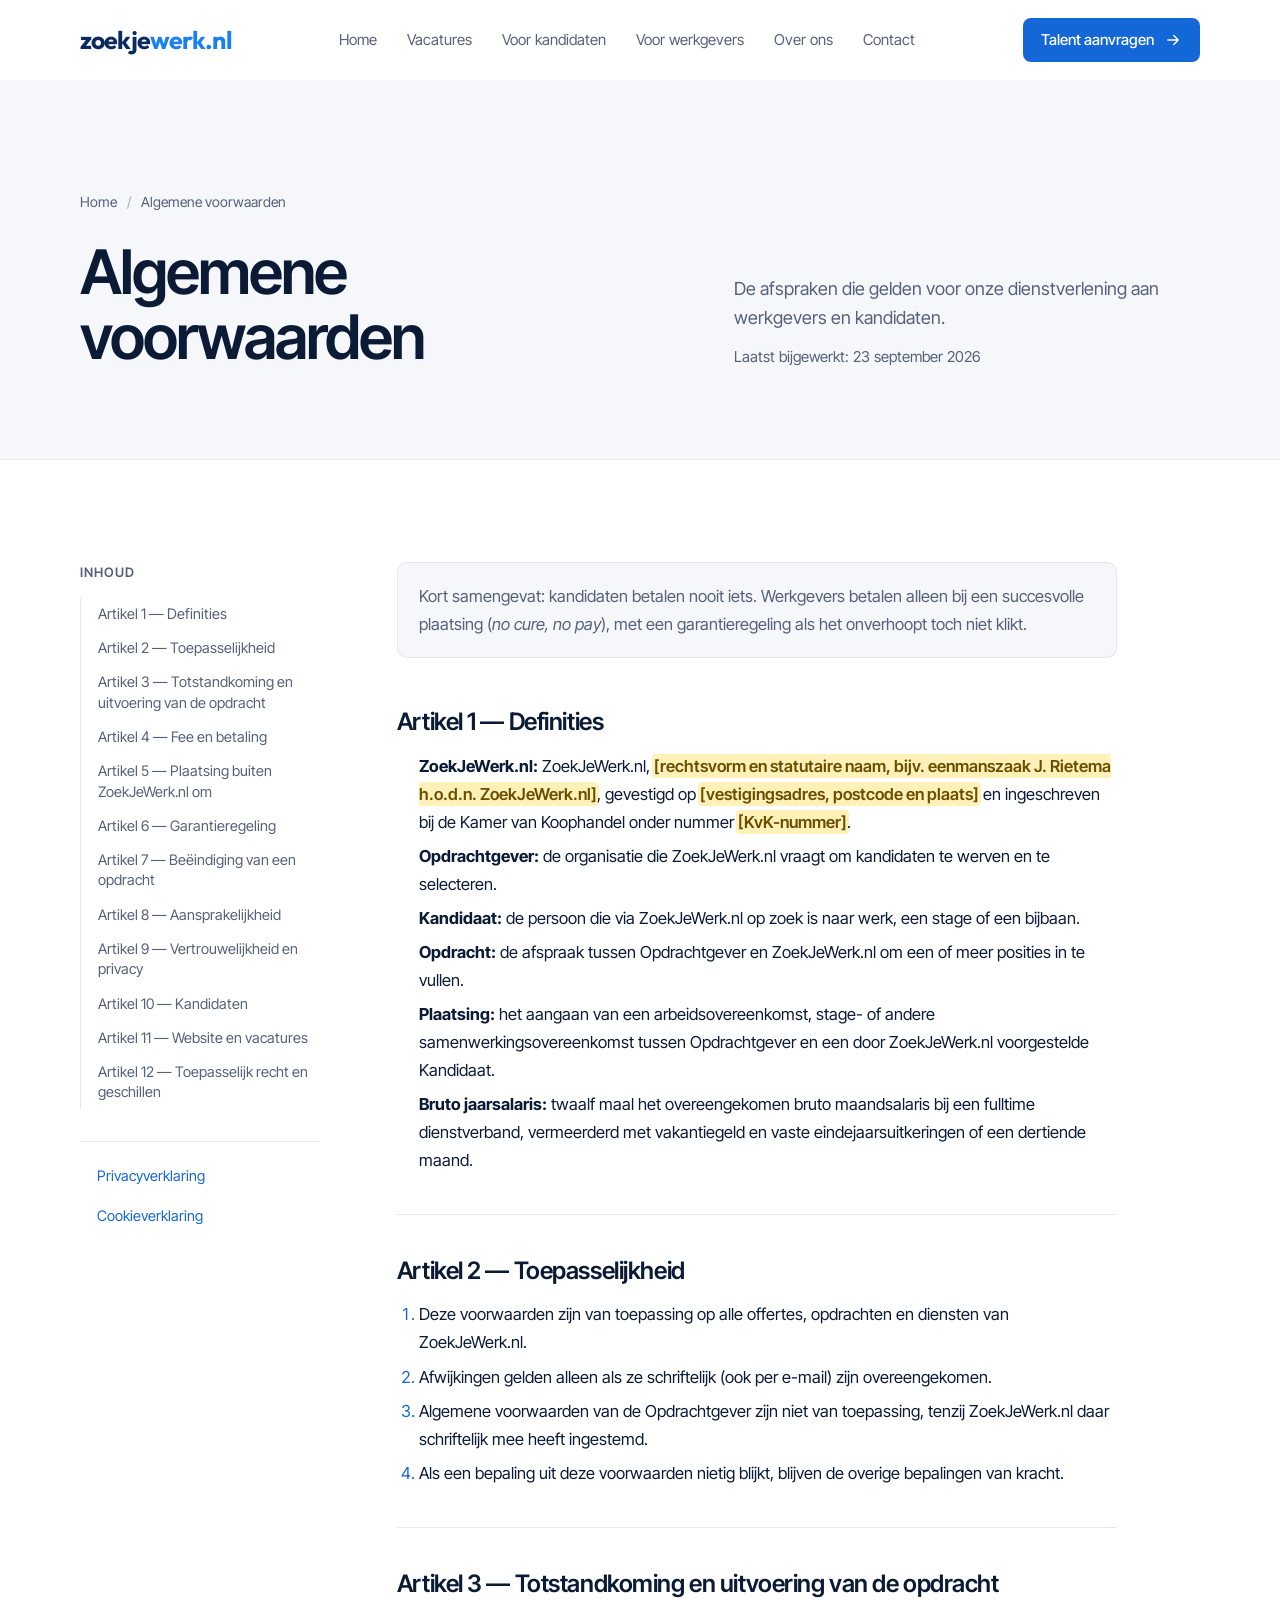
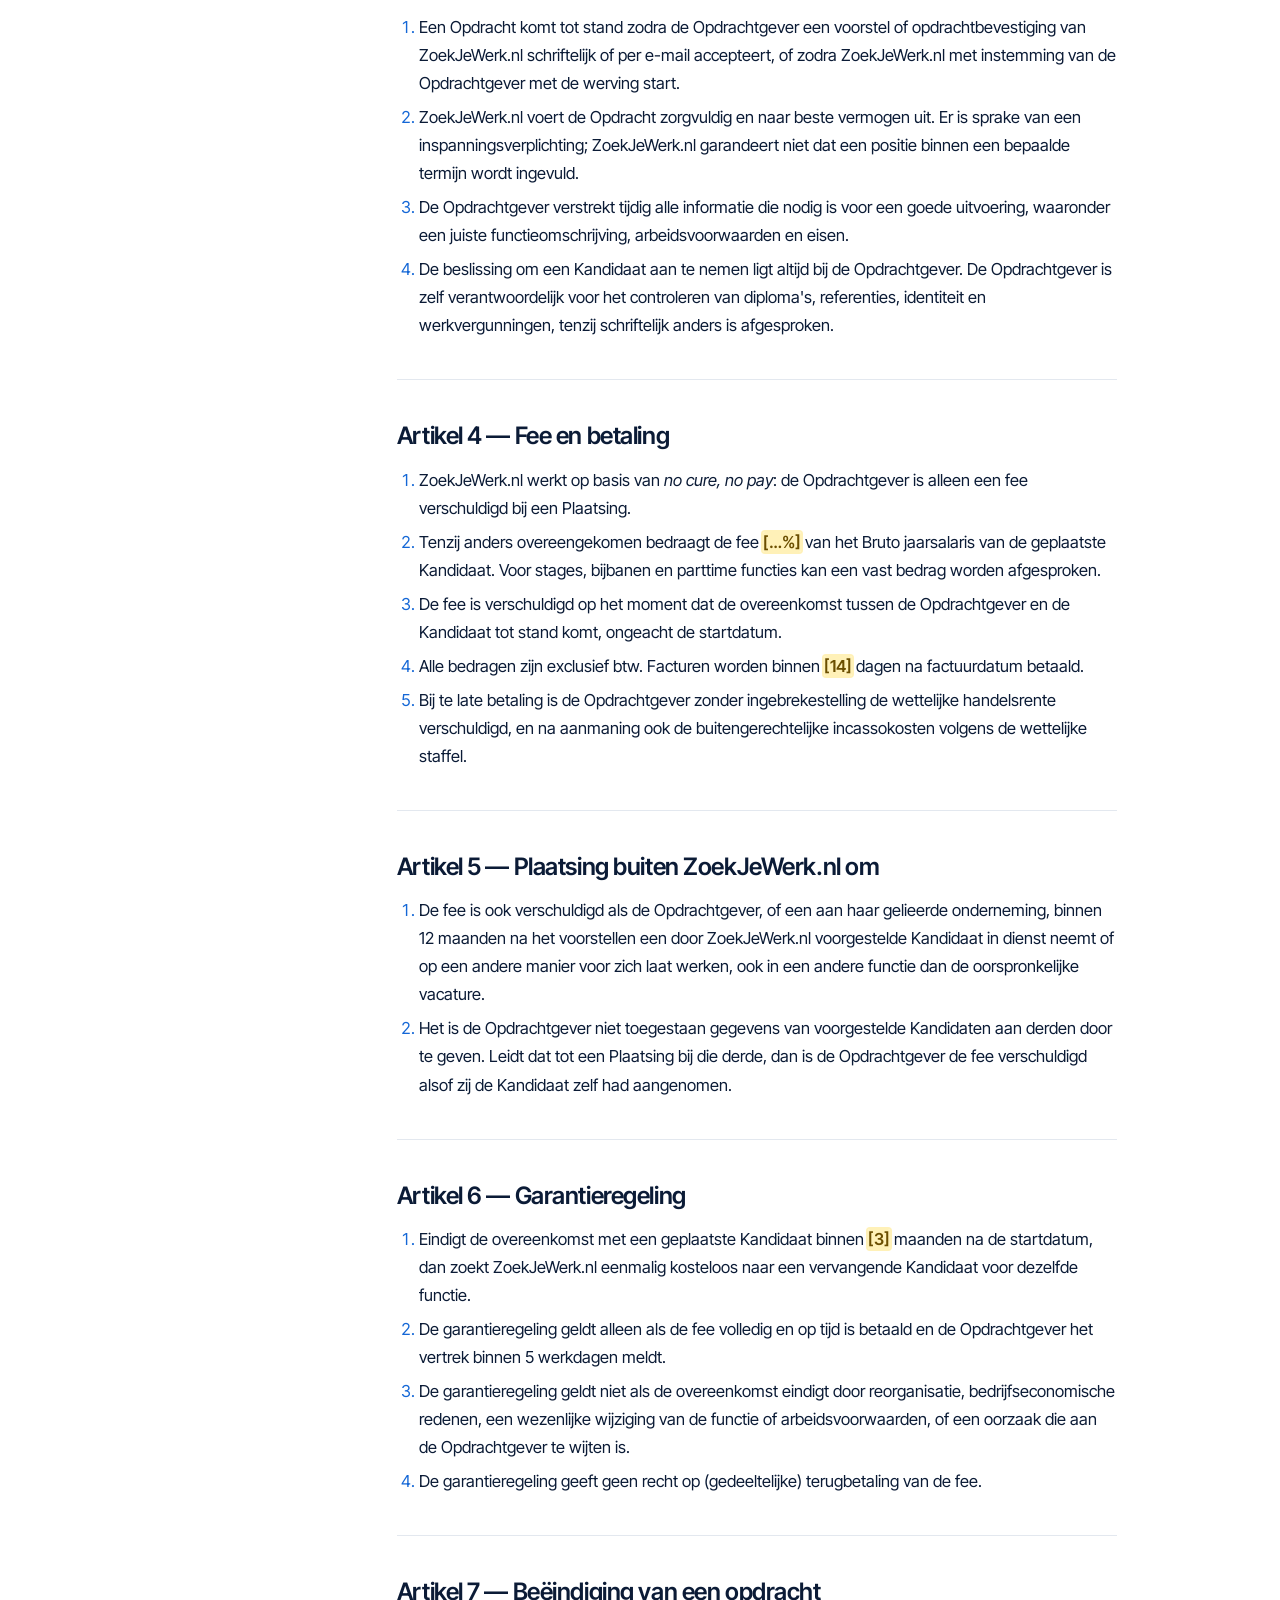
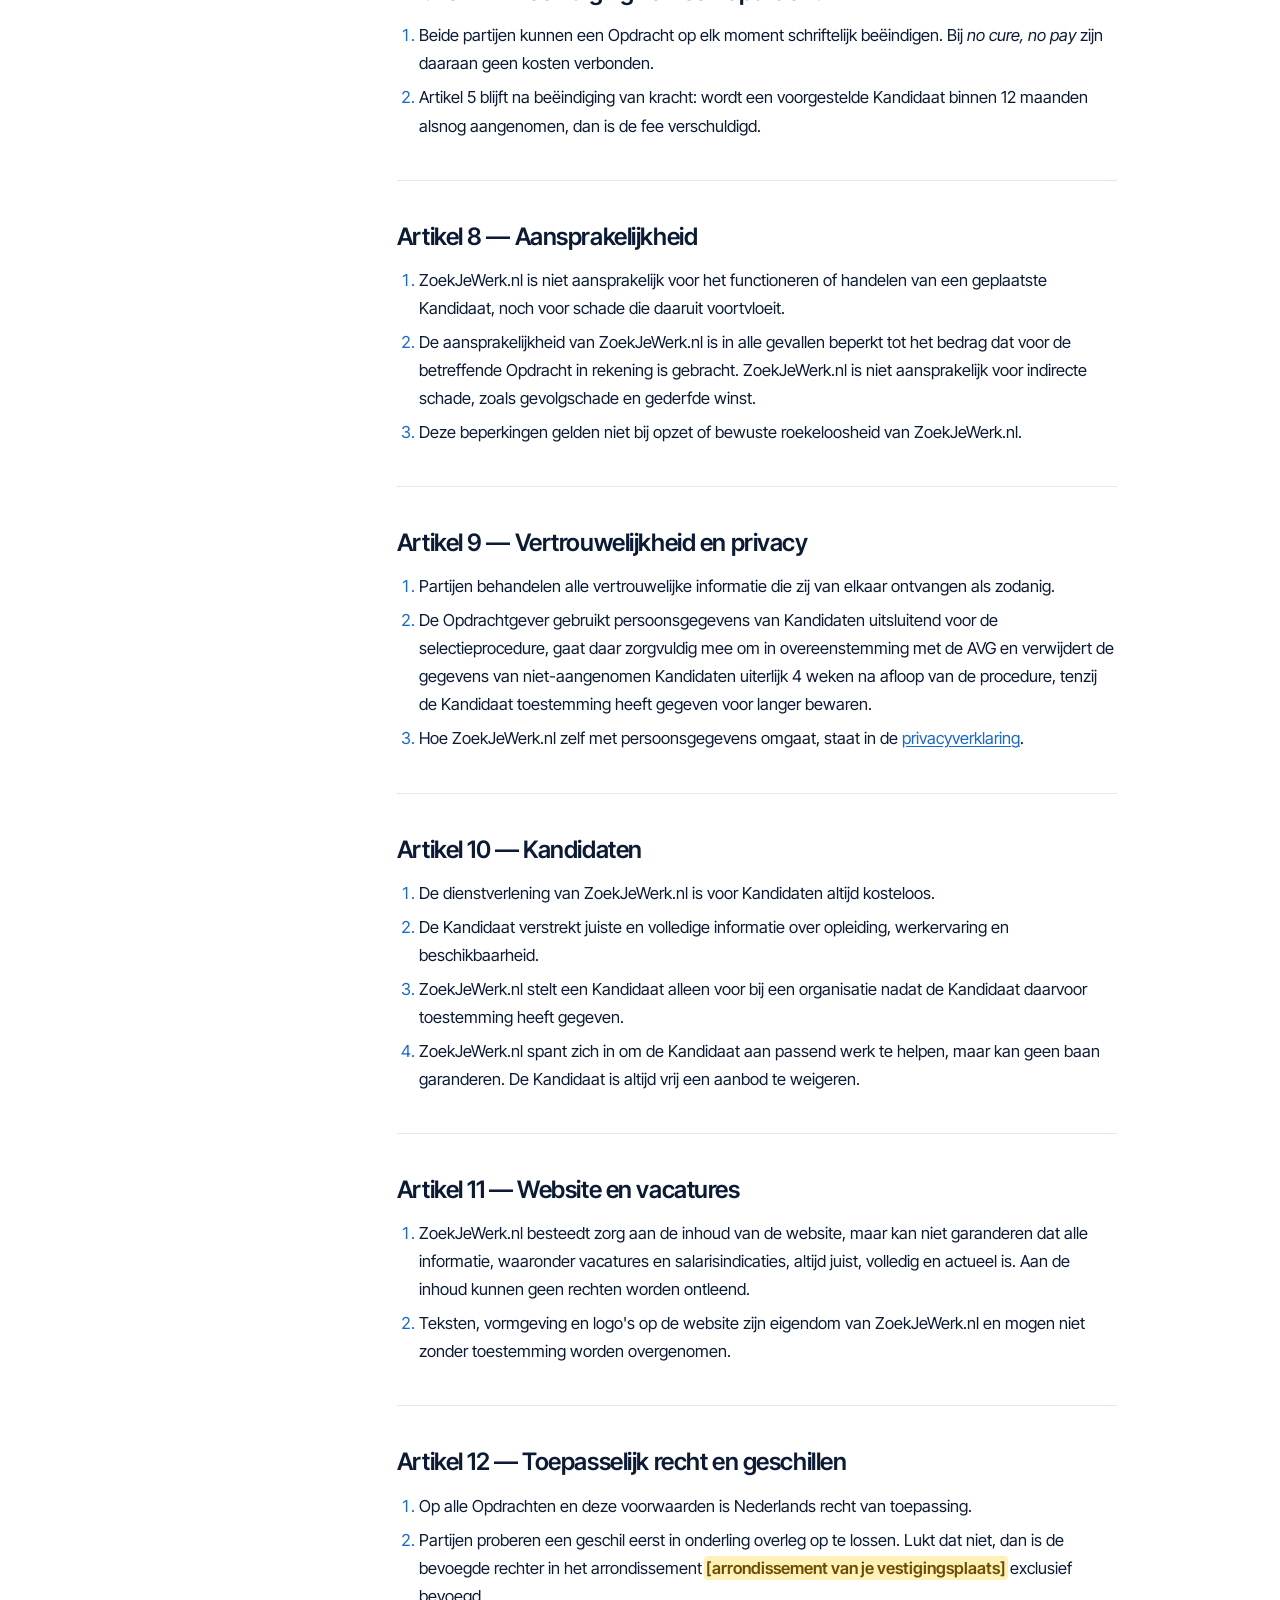
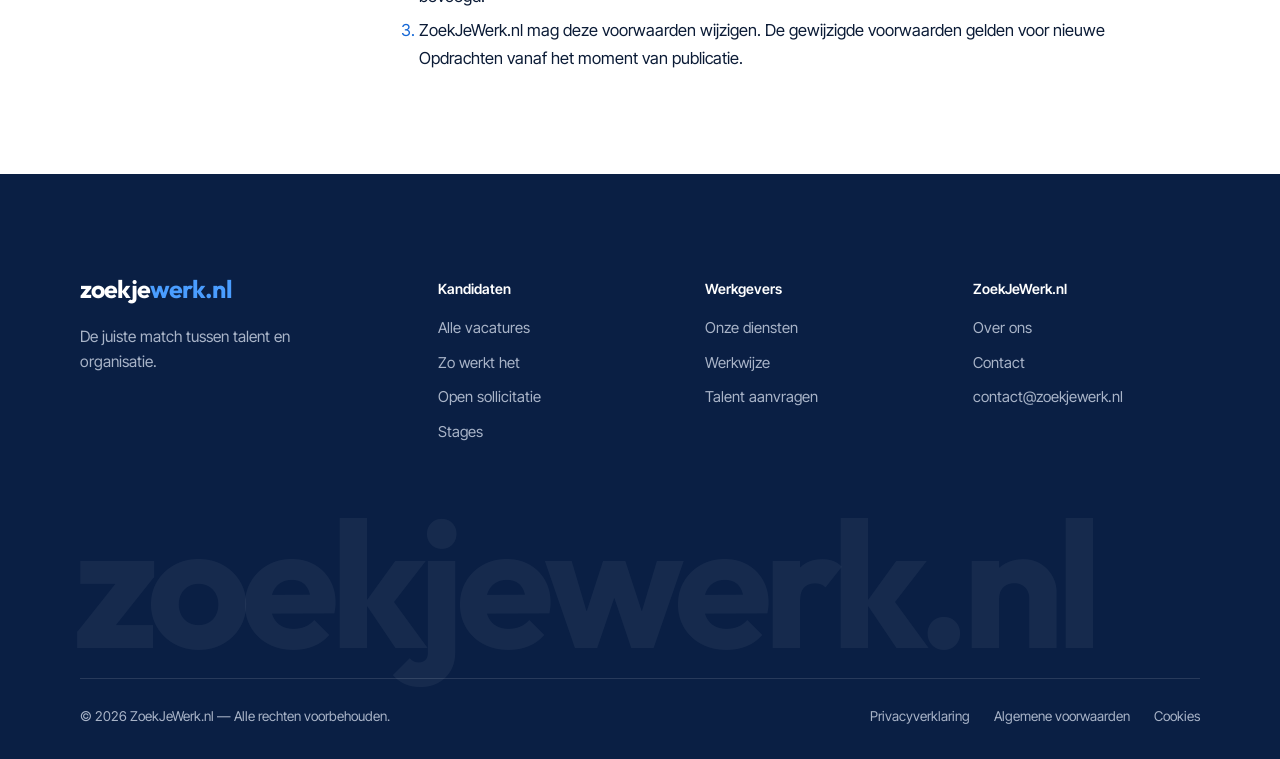
==== algemene-voorwaarden.html @ 6608b7c5 "Privacyverklaring, algemene voorwaarden en cookieverklaring toegevoegd - Drie juridische pagina's, g" ====
<!DOCTYPE html>
<html lang="nl">
<head>
  <meta charset="utf-8">
  <meta name="viewport" content="width=device-width, initial-scale=1">
  <title>Algemene voorwaarden — ZoekJeWerk.nl</title>
  <meta name="description" content="De algemene voorwaarden van ZoekJeWerk.nl voor werving en selectie en de dienstverlening aan kandidaten.">
  <meta name="theme-color" content="#040B1C">
  <meta property="og:title" content="Algemene voorwaarden — ZoekJeWerk.nl">
  <meta property="og:description" content="De algemene voorwaarden van ZoekJeWerk.nl voor werving en selectie en de dienstverlening aan kandidaten.">
  <meta property="og:type" content="website">
  <meta property="og:locale" content="nl_NL">
  <link rel="icon" href="data:image/svg+xml,%3Csvg xmlns='http://www.w3.org/2000/svg' viewBox='0 0 64 64'%3E%3Crect width='64' height='64' rx='16' fill='%230B2A5E'/%3E%3Ctext x='32' y='45' text-anchor='middle' font-family='Arial,Helvetica,sans-serif' font-weight='800' font-size='40' fill='%23fff'%3Ez%3C/text%3E%3Ccircle cx='48' cy='44' r='5' fill='%231A7FF0'/%3E%3C/svg%3E">
  <link rel="preconnect" href="https://fonts.googleapis.com">
  <link rel="preconnect" href="https://fonts.gstatic.com" crossorigin>
  <link href="https://fonts.googleapis.com/css2?family=Inter+Tight:wght@400;500;600;700&family=Instrument+Serif:ital@1&family=Outfit:wght@600;700&display=swap" rel="stylesheet">
  <link rel="stylesheet" href="assets/css/style.css">
</head>
<body>
  <div class="curtain" aria-hidden="true"><span class="wordmark"><span class="wordmark__a">zoekje</span><span class="wordmark__b">werk.nl</span></span></div>
  <a class="sr-only" href="#main">Direct naar de inhoud</a>

  <header class="header">
    <div class="container header__bar">
      <a class="logo" href="index.html" aria-label="ZoekJeWerk.nl — naar de homepage"><span class="wordmark"><span class="wordmark__a">zoekje</span><span class="wordmark__b">werk.nl</span></span></a>
      <nav class="nav" aria-label="Hoofdmenu">
        <a href="index.html">Home</a>
        <a href="vacatures.html">Vacatures</a>
        <a href="voor-kandidaten.html">Voor kandidaten</a>
        <a href="voor-werkgevers.html">Voor werkgevers</a>
        <a href="over-ons.html">Over ons</a>
        <a href="contact.html">Contact</a>
      </nav>
      <div class="header__cta">
        <a class="btn btn--accent btn--sm" href="voor-werkgevers.html#aanvraag">Talent aanvragen <svg class="arrow" viewBox="0 0 24 24" fill="none" stroke="currentColor" stroke-width="1.8" stroke-linecap="round" stroke-linejoin="round"><path d="M5 12h14M13 6l6 6-6 6"/></svg></a>
        <button class="menu-toggle" aria-label="Menu openen" aria-expanded="false"><span></span><span></span></button>
      </div>
    </div>
  </header>

  <div class="mobile-menu">
    <nav aria-label="Mobiel menu">
      <a href="index.html">Home</a>
      <a href="vacatures.html">Vacatures</a>
      <a href="voor-kandidaten.html">Voor kandidaten</a>
      <a href="voor-werkgevers.html">Voor werkgevers</a>
      <a href="over-ons.html">Over ons</a>
      <a href="contact.html">Contact</a>
    </nav>
    <div class="mobile-menu__foot">
      <a class="btn btn--accent" href="voor-werkgevers.html#aanvraag">Talent aanvragen <svg class="arrow" viewBox="0 0 24 24" fill="none" stroke="currentColor" stroke-width="1.8" stroke-linecap="round" stroke-linejoin="round"><path d="M5 12h14M13 6l6 6-6 6"/></svg></a>
      <a href="mailto:contact@zoekjewerk.nl">contact@zoekjewerk.nl</a>
    </div>
  </div>

  <main id="main">

    <section class="page-hero legal-hero">
      <div class="container page-hero__inner">
        <div class="breadcrumb fade-up"><a href="index.html">Home</a><span>/</span>Algemene voorwaarden</div>
        <div class="page-hero__grid">
          <h1 class="h1" data-split data-split-delay=".2">Algemene voorwaarden</h1>
          <div class="fade-up" style="--d:.5s; display:grid; gap:12px">
            <p class="lead">De afspraken die gelden voor onze dienstverlening aan werkgevers en kandidaten.</p>
            <p class="muted" style="font-size:15px">Laatst bijgewerkt: 23 september 2026</p>
          </div>
        </div>
      </div>
    </section>

    <section class="section--tight">
      <div class="container legal">
        <nav class="legal__toc" aria-label="Inhoud">
          <h4>Inhoud</h4>
          <ol>
            <li><a href="#definities">Artikel 1 — Definities</a></li>
            <li><a href="#toepasselijkheid">Artikel 2 — Toepasselijkheid</a></li>
            <li><a href="#opdracht">Artikel 3 — Totstandkoming en uitvoering van de opdracht</a></li>
            <li><a href="#fee">Artikel 4 — Fee en betaling</a></li>
            <li><a href="#rechtstreeks">Artikel 5 — Plaatsing buiten ZoekJeWerk.nl om</a></li>
            <li><a href="#garantie">Artikel 6 — Garantieregeling</a></li>
            <li><a href="#annulering">Artikel 7 — Beëindiging van een opdracht</a></li>
            <li><a href="#aansprakelijkheid">Artikel 8 — Aansprakelijkheid</a></li>
            <li><a href="#vertrouwelijkheid">Artikel 9 — Vertrouwelijkheid en privacy</a></li>
            <li><a href="#kandidaten">Artikel 10 — Kandidaten</a></li>
            <li><a href="#website">Artikel 11 — Website en vacatures</a></li>
            <li><a href="#recht">Artikel 12 — Toepasselijk recht en geschillen</a></li>
          </ol>
          <div class="legal__related">
            <a href="privacyverklaring.html">Privacyverklaring</a>
            <a href="cookieverklaring.html">Cookieverklaring</a>
          </div>
        </nav>
        <article class="legal__body">
          <p class="legal__intro">Kort samengevat: kandidaten betalen nooit iets. Werkgevers betalen alleen bij een succesvolle plaatsing (<em>no cure, no pay</em>), met een garantieregeling als het onverhoopt toch niet klikt.</p>

          <section id="definities">
            <h2>Artikel 1 — Definities</h2>
            <ul>
              <li><strong>ZoekJeWerk.nl:</strong> ZoekJeWerk.nl, <span class="invullen">[rechtsvorm en statutaire naam, bijv. eenmanszaak J. Rietema h.o.d.n. ZoekJeWerk.nl]</span>, gevestigd op <span class="invullen">[vestigingsadres, postcode en plaats]</span> en ingeschreven bij de Kamer van Koophandel onder nummer <span class="invullen">[KvK-nummer]</span>.</li>
              <li><strong>Opdrachtgever:</strong> de organisatie die ZoekJeWerk.nl vraagt om kandidaten te werven en te selecteren.</li>
              <li><strong>Kandidaat:</strong> de persoon die via ZoekJeWerk.nl op zoek is naar werk, een stage of een bijbaan.</li>
              <li><strong>Opdracht:</strong> de afspraak tussen Opdrachtgever en ZoekJeWerk.nl om een of meer posities in te vullen.</li>
              <li><strong>Plaatsing:</strong> het aangaan van een arbeidsovereenkomst, stage- of andere samenwerkingsovereenkomst tussen Opdrachtgever en een door ZoekJeWerk.nl voorgestelde Kandidaat.</li>
              <li><strong>Bruto jaarsalaris:</strong> twaalf maal het overeengekomen bruto maandsalaris bij een fulltime dienstverband, vermeerderd met vakantiegeld en vaste eindejaarsuitkeringen of een dertiende maand.</li>
            </ul>
          </section>

          <section id="toepasselijkheid">
            <h2>Artikel 2 — Toepasselijkheid</h2>
            <ol>
              <li>Deze voorwaarden zijn van toepassing op alle offertes, opdrachten en diensten van ZoekJeWerk.nl.</li>
              <li>Afwijkingen gelden alleen als ze schriftelijk (ook per e-mail) zijn overeengekomen.</li>
              <li>Algemene voorwaarden van de Opdrachtgever zijn niet van toepassing, tenzij ZoekJeWerk.nl daar schriftelijk mee heeft ingestemd.</li>
              <li>Als een bepaling uit deze voorwaarden nietig blijkt, blijven de overige bepalingen van kracht.</li>
            </ol>
          </section>

          <section id="opdracht">
            <h2>Artikel 3 — Totstandkoming en uitvoering van de opdracht</h2>
            <ol>
              <li>Een Opdracht komt tot stand zodra de Opdrachtgever een voorstel of opdrachtbevestiging van ZoekJeWerk.nl schriftelijk of per e-mail accepteert, of zodra ZoekJeWerk.nl met instemming van de Opdrachtgever met de werving start.</li>
              <li>ZoekJeWerk.nl voert de Opdracht zorgvuldig en naar beste vermogen uit. Er is sprake van een inspanningsverplichting; ZoekJeWerk.nl garandeert niet dat een positie binnen een bepaalde termijn wordt ingevuld.</li>
              <li>De Opdrachtgever verstrekt tijdig alle informatie die nodig is voor een goede uitvoering, waaronder een juiste functieomschrijving, arbeidsvoorwaarden en eisen.</li>
              <li>De beslissing om een Kandidaat aan te nemen ligt altijd bij de Opdrachtgever. De Opdrachtgever is zelf verantwoordelijk voor het controleren van diploma's, referenties, identiteit en werkvergunningen, tenzij schriftelijk anders is afgesproken.</li>
            </ol>
          </section>

          <section id="fee">
            <h2>Artikel 4 — Fee en betaling</h2>
            <ol>
              <li>ZoekJeWerk.nl werkt op basis van <em>no cure, no pay</em>: de Opdrachtgever is alleen een fee verschuldigd bij een Plaatsing.</li>
              <li>Tenzij anders overeengekomen bedraagt de fee <span class="invullen">[…%]</span> van het Bruto jaarsalaris van de geplaatste Kandidaat. Voor stages, bijbanen en parttime functies kan een vast bedrag worden afgesproken.</li>
              <li>De fee is verschuldigd op het moment dat de overeenkomst tussen de Opdrachtgever en de Kandidaat tot stand komt, ongeacht de startdatum.</li>
              <li>Alle bedragen zijn exclusief btw. Facturen worden binnen <span class="invullen">[14]</span> dagen na factuurdatum betaald.</li>
              <li>Bij te late betaling is de Opdrachtgever zonder ingebrekestelling de wettelijke handelsrente verschuldigd, en na aanmaning ook de buitengerechtelijke incassokosten volgens de wettelijke staffel.</li>
            </ol>
          </section>

          <section id="rechtstreeks">
            <h2>Artikel 5 — Plaatsing buiten ZoekJeWerk.nl om</h2>
            <ol>
              <li>De fee is ook verschuldigd als de Opdrachtgever, of een aan haar gelieerde onderneming, binnen 12 maanden na het voorstellen een door ZoekJeWerk.nl voorgestelde Kandidaat in dienst neemt of op een andere manier voor zich laat werken, ook in een andere functie dan de oorspronkelijke vacature.</li>
              <li>Het is de Opdrachtgever niet toegestaan gegevens van voorgestelde Kandidaten aan derden door te geven. Leidt dat tot een Plaatsing bij die derde, dan is de Opdrachtgever de fee verschuldigd alsof zij de Kandidaat zelf had aangenomen.</li>
            </ol>
          </section>

          <section id="garantie">
            <h2>Artikel 6 — Garantieregeling</h2>
            <ol>
              <li>Eindigt de overeenkomst met een geplaatste Kandidaat binnen <span class="invullen">[3]</span> maanden na de startdatum, dan zoekt ZoekJeWerk.nl eenmalig kosteloos naar een vervangende Kandidaat voor dezelfde functie.</li>
              <li>De garantieregeling geldt alleen als de fee volledig en op tijd is betaald en de Opdrachtgever het vertrek binnen 5 werkdagen meldt.</li>
              <li>De garantieregeling geldt niet als de overeenkomst eindigt door reorganisatie, bedrijfseconomische redenen, een wezenlijke wijziging van de functie of arbeidsvoorwaarden, of een oorzaak die aan de Opdrachtgever te wijten is.</li>
              <li>De garantieregeling geeft geen recht op (gedeeltelijke) terugbetaling van de fee.</li>
            </ol>
          </section>

          <section id="annulering">
            <h2>Artikel 7 — Beëindiging van een opdracht</h2>
            <ol>
              <li>Beide partijen kunnen een Opdracht op elk moment schriftelijk beëindigen. Bij <em>no cure, no pay</em> zijn daaraan geen kosten verbonden.</li>
              <li>Artikel 5 blijft na beëindiging van kracht: wordt een voorgestelde Kandidaat binnen 12 maanden alsnog aangenomen, dan is de fee verschuldigd.</li>
            </ol>
          </section>

          <section id="aansprakelijkheid">
            <h2>Artikel 8 — Aansprakelijkheid</h2>
            <ol>
              <li>ZoekJeWerk.nl is niet aansprakelijk voor het functioneren of handelen van een geplaatste Kandidaat, noch voor schade die daaruit voortvloeit.</li>
              <li>De aansprakelijkheid van ZoekJeWerk.nl is in alle gevallen beperkt tot het bedrag dat voor de betreffende Opdracht in rekening is gebracht. ZoekJeWerk.nl is niet aansprakelijk voor indirecte schade, zoals gevolgschade en gederfde winst.</li>
              <li>Deze beperkingen gelden niet bij opzet of bewuste roekeloosheid van ZoekJeWerk.nl.</li>
            </ol>
          </section>

          <section id="vertrouwelijkheid">
            <h2>Artikel 9 — Vertrouwelijkheid en privacy</h2>
            <ol>
              <li>Partijen behandelen alle vertrouwelijke informatie die zij van elkaar ontvangen als zodanig.</li>
              <li>De Opdrachtgever gebruikt persoonsgegevens van Kandidaten uitsluitend voor de selectieprocedure, gaat daar zorgvuldig mee om in overeenstemming met de AVG en verwijdert de gegevens van niet-aangenomen Kandidaten uiterlijk 4 weken na afloop van de procedure, tenzij de Kandidaat toestemming heeft gegeven voor langer bewaren.</li>
              <li>Hoe ZoekJeWerk.nl zelf met persoonsgegevens omgaat, staat in de <a href="privacyverklaring.html">privacyverklaring</a>.</li>
            </ol>
          </section>

          <section id="kandidaten">
            <h2>Artikel 10 — Kandidaten</h2>
            <ol>
              <li>De dienstverlening van ZoekJeWerk.nl is voor Kandidaten altijd kosteloos.</li>
              <li>De Kandidaat verstrekt juiste en volledige informatie over opleiding, werkervaring en beschikbaarheid.</li>
              <li>ZoekJeWerk.nl stelt een Kandidaat alleen voor bij een organisatie nadat de Kandidaat daarvoor toestemming heeft gegeven.</li>
              <li>ZoekJeWerk.nl spant zich in om de Kandidaat aan passend werk te helpen, maar kan geen baan garanderen. De Kandidaat is altijd vrij een aanbod te weigeren.</li>
            </ol>
          </section>

          <section id="website">
            <h2>Artikel 11 — Website en vacatures</h2>
            <ol>
              <li>ZoekJeWerk.nl besteedt zorg aan de inhoud van de website, maar kan niet garanderen dat alle informatie, waaronder vacatures en salarisindicaties, altijd juist, volledig en actueel is. Aan de inhoud kunnen geen rechten worden ontleend.</li>
              <li>Teksten, vormgeving en logo's op de website zijn eigendom van ZoekJeWerk.nl en mogen niet zonder toestemming worden overgenomen.</li>
            </ol>
          </section>

          <section id="recht">
            <h2>Artikel 12 — Toepasselijk recht en geschillen</h2>
            <ol>
              <li>Op alle Opdrachten en deze voorwaarden is Nederlands recht van toepassing.</li>
              <li>Partijen proberen een geschil eerst in onderling overleg op te lossen. Lukt dat niet, dan is de bevoegde rechter in het arrondissement <span class="invullen">[arrondissement van je vestigingsplaats]</span> exclusief bevoegd.</li>
              <li>ZoekJeWerk.nl mag deze voorwaarden wijzigen. De gewijzigde voorwaarden gelden voor nieuwe Opdrachten vanaf het moment van publicatie.</li>
            </ol>
          </section>
        </article>
      </div>
    </section>

  </main>

  <footer class="footer">
    <div class="container">
      <div class="footer__top">
        <div class="footer__brand">
          <a class="logo" href="index.html" aria-label="ZoekJeWerk.nl"><span class="wordmark"><span class="wordmark__a">zoekje</span><span class="wordmark__b">werk.nl</span></span></a>
          <p class="footer__tagline">De juiste match tussen talent en organisatie.</p>
        </div>
        <div>
          <h4>Kandidaten</h4>
          <ul>
            <li><a href="vacatures.html">Alle vacatures</a></li>
            <li><a href="voor-kandidaten.html">Zo werkt het</a></li>
            <li><a href="voor-kandidaten.html#aanmelden">Open sollicitatie</a></li>
            <li><a href="vacatures.html?type=Stage">Stages</a></li>
          </ul>
        </div>
        <div>
          <h4>Werkgevers</h4>
          <ul>
            <li><a href="voor-werkgevers.html">Onze diensten</a></li>
            <li><a href="voor-werkgevers.html#werkwijze">Werkwijze</a></li>
            <li><a href="voor-werkgevers.html#aanvraag">Talent aanvragen</a></li>
          </ul>
        </div>
        <div>
          <h4>ZoekJeWerk.nl</h4>
          <ul>
            <li><a href="over-ons.html">Over ons</a></li>
            <li><a href="contact.html">Contact</a></li>
            <li><a href="mailto:contact@zoekjewerk.nl">contact@zoekjewerk.nl</a></li>
          </ul>
        </div>
      </div>
      <div class="footer__word" aria-hidden="true">zoekjewerk.nl</div>
      <div class="footer__bottom">
        <span>© <span data-year>2026</span> ZoekJeWerk.nl — Alle rechten voorbehouden.</span>
        <nav aria-label="Juridisch">
          <a href="privacyverklaring.html">Privacyverklaring</a>
          <a href="algemene-voorwaarden.html">Algemene voorwaarden</a>
          <a href="cookieverklaring.html">Cookies</a>
        </nav>
      </div>
    </div>
  </footer>
  <script src="assets/js/main.js" defer></script>
</body>
</html>
---- assets/css/style.css ----
/* ==========================================================================
   ZoekJeWerk.nl — Design system
   Rustig en licht: witte/lichtgrijze vlakken, donkerblauwe tekst,
   blauw alleen als accent.
   ========================================================================== */

:root {
  /* Donkere vlakken (footer, CTA, uitgelichte blokken) */
  --ink: #0A1F44;
  --navy: #0A1F44;
  --navy-2: #102A56;
  --navy-3: #16336A;

  /* Lichte vlakken */
  --paper: #F5F7FA;
  --paper-2: #EDF1F6;
  --white: #FFFFFF;

  --text: #0B1B36;
  --muted: #56617A;
  --muted-2: #6B768C;
  --on-dark: #EEF2F8;
  --on-dark-muted: #A9B4C8;

  /* Merkblauw (logo) — alleen als accent */
  --accent: #1A7FF0;
  --accent-2: #8DC1FF;
  --accent-deep: #1467D6;
  --accent-soft: rgba(26, 127, 240, .09);

  --line: #E3E8EF;
  --line-strong: #CBD3DE;
  --line-dark: rgba(255, 255, 255, .12);
  --line-dark-strong: rgba(255, 255, 255, .26);

  --radius-sm: 6px;
  --radius: 10px;
  --radius-lg: 14px;

  --font-sans: "Inter Tight", "Inter", system-ui, -apple-system, "Segoe UI", sans-serif;
  --font-serif: "Instrument Serif", "Times New Roman", serif;

  --ease: cubic-bezier(.22, 1, .36, 1);
  --ease-in-out: cubic-bezier(.65, 0, .35, 1);

  --container: 1200px;
  --gutter: clamp(16px, 4vw, 40px);
  --section: clamp(88px, 11vw, 152px);

  --shadow-sm: 0 1px 2px rgba(11, 27, 54, .05);
  --shadow: 0 12px 32px -20px rgba(11, 27, 54, .22);
}

/* ---------- Reset ---------- */
*, *::before, *::after { box-sizing: border-box; }
html { -webkit-text-size-adjust: 100%; scroll-behavior: smooth; }
body {
  margin: 0;
  font-family: var(--font-sans);
  font-size: 17px;
  line-height: 1.65;
  color: var(--text);
  background: var(--white);
  -webkit-font-smoothing: antialiased;
  -moz-osx-font-smoothing: grayscale;
  text-rendering: optimizeLegibility;
  overflow-x: hidden;
}
img, svg { display: block; max-width: 100%; }
a { color: inherit; text-decoration: none; }
button, input, select, textarea { font: inherit; color: inherit; }
button { cursor: pointer; background: none; border: 0; padding: 0; }
h1, h2, h3, h4, p { margin: 0; }
ul { margin: 0; padding: 0; list-style: none; }
::selection { background: var(--accent); color: var(--white); }
:focus-visible { outline: 2px solid var(--accent); outline-offset: 3px; border-radius: 4px; }

/* ---------- Layout ---------- */
.container { width: 100%; max-width: var(--container); margin: 0 auto; padding: 0 var(--gutter); }
.section { padding: var(--section) 0; position: relative; }
.section--tight { padding: clamp(64px, 8vw, 104px) 0; }
.white { background: var(--white); }
/* Voorheen donkere secties zijn nu rustig lichtgrijs */
.dark, .dark-2 { background: var(--paper); color: var(--text); --accent-2: var(--accent-deep); }

/* ---------- Decoratie uit (glow, grid, ruis, cursor, laadscherm) ---------- */
.orb, .fx-grid, .scroll-hint, .curtain, .cursor, .route__glow { display: none !important; }
.fx-noise::after { content: none; }

/* ---------- Typography ---------- */
.eyebrow {
  display: inline-flex; align-items: center; gap: 10px;
  font-size: 13px; font-weight: 600; letter-spacing: .08em; text-transform: uppercase;
  color: var(--accent-deep);
}
.eyebrow::before { content: ""; width: 18px; height: 2px; background: var(--accent); }

.display { font-size: clamp(40px, 5.4vw, 76px); line-height: 1.04; letter-spacing: -.035em; font-weight: 600; }
.h1 { font-size: clamp(38px, 4.8vw, 64px); line-height: 1.06; letter-spacing: -.032em; font-weight: 600; }
.h2 { font-size: clamp(32px, 3.6vw, 48px); line-height: 1.1; letter-spacing: -.028em; font-weight: 600; }
.h3 { font-size: clamp(22px, 2vw, 26px); line-height: 1.25; letter-spacing: -.018em; font-weight: 600; }
.serif { font-family: var(--font-serif); font-style: italic; font-weight: 400; letter-spacing: -.005em; color: var(--accent-deep); }
.lead { font-size: clamp(18px, 1.4vw, 20px); line-height: 1.6; color: var(--muted); max-width: 60ch; }
.muted { color: var(--muted); }

.section-head { display: grid; gap: 18px; margin-bottom: clamp(44px, 5vw, 72px); max-width: 760px; }
.section-head--split { max-width: none; grid-template-columns: 1.2fr 1fr; align-items: end; gap: 40px; }
@media (max-width: 860px) { .section-head--split { grid-template-columns: 1fr; } }

/* ---------- Buttons ---------- */
.btn {
  --bg: var(--ink); --fg: var(--white);
  position: relative; display: inline-flex; align-items: center; justify-content: center; gap: 10px;
  height: 52px; padding: 0 24px; border-radius: 8px;
  background: var(--bg); color: var(--fg);
  font-size: 16px; font-weight: 500; white-space: nowrap;
  transition: background .25s, color .25s, box-shadow .25s;
}
.btn:hover { --bg: #13305F; }
.btn .arrow { width: 18px; height: 18px; transition: transform .35s var(--ease); }
.btn:hover .arrow { transform: translateX(3px); }
.btn--accent { --bg: var(--accent-deep); --fg: var(--white); }
.btn--accent:hover { --bg: #0F57B8; }
.btn--light { --bg: var(--white); --fg: var(--text); }
.btn--ghost { --bg: transparent; --fg: var(--text); box-shadow: inset 0 0 0 1px var(--line-strong); }
.btn--ghost:hover { --bg: var(--paper); box-shadow: inset 0 0 0 1px var(--text); }
.btn--sm { height: 44px; padding: 0 18px; font-size: 15px; }
.btn--block { width: 100%; }

.link-arrow {
  display: inline-flex; align-items: center; gap: 8px; font-weight: 500; color: var(--accent-deep);
  border-bottom: 1px solid currentColor; padding-bottom: 2px;
}
.link-arrow svg { width: 16px; height: 16px; transition: transform .3s var(--ease); }
.link-arrow:hover svg { transform: translate(2px, -2px); }

/* ---------- Header ---------- */
.header {
  position: fixed; inset: 0 0 auto 0; z-index: 100;
  background: rgba(255, 255, 255, .96);
  color: var(--text);
  transition: transform .4s var(--ease), box-shadow .3s;
}
.header__bar { display: flex; align-items: center; justify-content: space-between; gap: 24px; height: 80px; transition: height .3s var(--ease); }
.header.is-scrolled { box-shadow: 0 1px 0 var(--line); }
.header.is-scrolled .header__bar { height: 68px; }
.header.is-hidden { transform: translateY(-100%); }

.logo { display: inline-flex; align-items: center; gap: 12px; }
.nav { display: flex; align-items: center; gap: 2px; }
.nav a {
  position: relative; padding: 8px 14px;
  font-size: 15px; color: var(--muted); transition: color .2s;
}
.nav a:hover { color: var(--text); }
.nav a[aria-current="page"] { color: var(--text); font-weight: 500; }
.nav a[aria-current="page"]::after {
  content: ""; position: absolute; left: 14px; right: 14px; bottom: -2px; height: 2px; background: var(--accent);
}
.header__cta { display: flex; align-items: center; gap: 12px; }

.menu-toggle { display: none; width: 44px; height: 44px; border-radius: 8px; box-shadow: inset 0 0 0 1px var(--line-strong); position: relative; }
.menu-toggle span { position: absolute; left: 13px; right: 13px; height: 1.5px; background: currentColor; transition: transform .4s var(--ease), top .4s var(--ease); }
.menu-toggle span:nth-child(1) { top: 18px; }
.menu-toggle span:nth-child(2) { top: 25px; }
.menu-open .menu-toggle span:nth-child(1) { top: 21.5px; transform: rotate(45deg); }
.menu-open .menu-toggle span:nth-child(2) { top: 21.5px; transform: rotate(-45deg); }

.mobile-menu {
  position: fixed; inset: 0; z-index: 90; background: var(--white); color: var(--text);
  padding: 104px var(--gutter) 40px; display: flex; flex-direction: column; justify-content: space-between;
  opacity: 0; visibility: hidden; transition: opacity .3s, visibility .3s;
}
.menu-open .mobile-menu { opacity: 1; visibility: visible; }
.mobile-menu nav { display: grid; }
.mobile-menu nav a {
  font-size: clamp(26px, 7vw, 36px); font-weight: 600; letter-spacing: -.025em; line-height: 1.2;
  padding: 14px 0; border-bottom: 1px solid var(--line);
}
.mobile-menu nav a[aria-current="page"] { color: var(--accent-deep); }
.mobile-menu__foot { display: grid; gap: 16px; color: var(--muted); font-size: 15px; }

@media (max-width: 1060px) {
  .nav, .header__cta .btn { display: none; }
  .menu-toggle { display: block; }
}
body.menu-open { overflow: hidden; }

/* ---------- Hero (home) ---------- */
.hero {
  position: relative; background: var(--white); color: var(--text);
  padding: 156px 0 clamp(80px, 9vw, 120px);
  border-bottom: 1px solid var(--line);
}
.hero__inner { position: relative; display: grid; justify-items: center; }
.hero__copy { display: grid; gap: 28px; justify-items: center; text-align: center; max-width: 900px; }
.hero__badge {
  display: inline-flex; align-items: center; gap: 10px; width: fit-content;
  padding: 5px 14px 5px 5px; border-radius: 6px;
  background: var(--paper); box-shadow: inset 0 0 0 1px var(--line);
  font-size: 14px; color: var(--muted);
}
.hero__badge b { padding: 3px 9px; border-radius: 4px; background: var(--accent-deep); color: var(--white); font-weight: 600; font-size: 12px; }
.hero__sub { font-size: clamp(18px, 1.4vw, 20px); color: var(--muted); max-width: 56ch; line-height: 1.6; }
.hero__actions { display: flex; flex-wrap: wrap; justify-content: center; gap: 12px; }
.hero__meta { display: flex; flex-wrap: wrap; justify-content: center; gap: 12px 28px; font-size: 14.5px; color: var(--muted); }
.hero__meta span { display: inline-flex; align-items: center; gap: 8px; }
.hero__meta svg { width: 18px; height: 18px; color: var(--accent-deep); }

/* Avatar (initialen) */
.avatar {
  width: 48px; height: 48px; border-radius: 8px; flex: none;
  display: grid; place-items: center; font-weight: 600; font-size: 16px;
  background: var(--accent-deep); color: var(--white);
  overflow: hidden;
}
.avatar img { width: 100%; height: 100%; object-fit: cover; display: block; }
.avatar--org { background: var(--ink); color: var(--white); }

@media (max-width: 560px) {
  .hero { padding-top: 124px; }
}

/* ---------- Marquee ---------- */
.marquee {
  position: relative; overflow: hidden; padding: 26px 0;
  background: var(--white); color: var(--muted); border-bottom: 1px solid var(--line);
  mask-image: linear-gradient(90deg, transparent, #000 8%, #000 92%, transparent);
  -webkit-mask-image: linear-gradient(90deg, transparent, #000 8%, #000 92%, transparent);
}
.marquee__track { display: flex; gap: 48px; width: max-content; animation: marquee 50s linear infinite; }
.marquee:hover .marquee__track { animation-play-state: paused; }
.marquee__item { display: inline-flex; align-items: center; gap: 48px; font-size: clamp(17px, 1.6vw, 20px); font-weight: 500; white-space: nowrap; }
.marquee__item::after { content: ""; width: 5px; height: 5px; border-radius: 50%; background: var(--accent); }
@keyframes marquee { to { transform: translateX(-50%); } }

/* ---------- Intro statement ---------- */
.statement { font-size: clamp(28px, 3.4vw, 46px); line-height: 1.2; letter-spacing: -.025em; font-weight: 500; max-width: 24ch; }
.statement .w { opacity: .2; transition: opacity .25s linear; }
.statement .w.on { opacity: 1; }
.intro-grid { display: grid; grid-template-columns: 260px 1fr; gap: 60px; }
.intro-side { display: grid; align-content: start; gap: 22px; padding-top: 10px; }
.intro-foot { margin-top: 56px; display: grid; grid-template-columns: repeat(3, 1fr); gap: 32px; padding-top: 36px; border-top: 1px solid var(--line); }
.intro-foot h4 { font-size: 17px; font-weight: 600; margin-bottom: 8px; }
.intro-foot p { color: var(--muted); font-size: 15.5px; }
@media (max-width: 860px) {
  .intro-grid { grid-template-columns: 1fr; gap: 24px; }
  .intro-foot { grid-template-columns: 1fr; }
}

/* ---------- Routes ---------- */
.routes { display: grid; grid-template-columns: 1fr 1fr; gap: 20px; }
.route {
  position: relative; overflow: hidden;
  min-height: 460px; padding: clamp(28px, 3.6vw, 48px); border-radius: var(--radius-lg);
  display: flex; flex-direction: column; justify-content: space-between; gap: 36px;
  transition: box-shadow .3s, transform .4s var(--ease);
}
.route:hover { transform: translateY(-3px); }
.route--dark { background: var(--ink); color: var(--on-dark); }
.route--light { background: var(--white); box-shadow: inset 0 0 0 1px var(--line); }
.route--light:hover { box-shadow: inset 0 0 0 1px var(--line-strong), var(--shadow); }
.route__top { display: flex; justify-content: space-between; align-items: flex-start; }
.route__num { font-size: 14px; color: var(--muted-2); }
.route--dark .route__num { color: var(--on-dark-muted); }
.route__icon { width: 56px; height: 56px; border-radius: 10px; display: grid; place-items: center; background: var(--accent-deep); color: var(--white); }
.route--light .route__icon { background: var(--accent-soft); color: var(--accent-deep); }
.route__icon svg { width: 26px; height: 26px; }
.route h3 { font-size: clamp(34px, 3.8vw, 52px); line-height: 1.02; letter-spacing: -.035em; font-weight: 600; }
.route p { margin-top: 16px; max-width: 42ch; color: var(--muted); font-size: 17px; }
.route--dark p { color: var(--on-dark-muted); }
.route__list { display: grid; gap: 10px; margin-top: 24px; }
.route__list li { display: flex; gap: 12px; align-items: center; font-size: 15.5px; }
.route__list svg { width: 18px; height: 18px; color: var(--accent-2); flex: none; }
.route--light .route__list svg { color: var(--accent-deep); }
.route__foot { display: flex; align-items: center; justify-content: space-between; gap: 20px; flex-wrap: wrap; }
.route__go { width: 52px; height: 52px; border-radius: 8px; display: grid; place-items: center; box-shadow: inset 0 0 0 1px var(--line-dark-strong); transition: background .3s, color .3s, box-shadow .3s; }
.route--light .route__go { box-shadow: inset 0 0 0 1px var(--line-strong); }
.route__go svg { width: 20px; height: 20px; transition: transform .35s var(--ease); }
.route:hover .route__go { background: var(--accent-deep); color: var(--white); box-shadow: none; }
.route:hover .route__go svg { transform: translateX(2px); }
@media (max-width: 860px) { .routes { grid-template-columns: 1fr; } .route { min-height: 400px; } }

/* ---------- Vacatures (kaarten) ---------- */
.jobs-grid { display: grid; grid-template-columns: repeat(3, 1fr); gap: 20px; }
@media (max-width: 1000px) { .jobs-grid { grid-template-columns: repeat(2, 1fr); } }
@media (max-width: 640px) { .jobs-grid { grid-template-columns: 1fr; } }
.job-card {
  position: relative; display: flex; flex-direction: column; gap: 20px;
  padding: 26px; border-radius: var(--radius-lg);
  background: var(--white); box-shadow: inset 0 0 0 1px var(--line);
  transition: box-shadow .3s, transform .4s var(--ease);
  text-align: left; width: 100%;
}
.job-card:hover { transform: translateY(-2px); box-shadow: inset 0 0 0 1px var(--line-strong), var(--shadow); }
.job-card__top { display: flex; justify-content: space-between; align-items: center; gap: 12px; }
.job-logo { width: 46px; height: 46px; border-radius: 8px; display: grid; place-items: center; flex: none; font-weight: 600; font-size: 15px; color: var(--white); background: var(--ink); }
.tag {
  display: inline-flex; align-items: center; gap: 6px;
  font-size: 12.5px; font-weight: 500; padding: 4px 10px; border-radius: 4px;
  background: var(--paper); color: var(--text); box-shadow: inset 0 0 0 1px var(--line);
  white-space: nowrap;
}
.tag--accent { background: var(--accent-soft); box-shadow: none; color: var(--accent-deep); }
.tag--new::before { content: ""; width: 6px; height: 6px; border-radius: 50%; background: #17A36B; }
.job-card__title { font-size: 21px; line-height: 1.25; letter-spacing: -.018em; font-weight: 600; }
.job-card__company { color: var(--muted); font-size: 15px; margin-top: 6px; }
.job-card__meta { display: flex; flex-wrap: wrap; gap: 8px; }
.job-card__foot { margin-top: auto; padding-top: 18px; border-top: 1px solid var(--line); display: flex; align-items: center; justify-content: space-between; gap: 12px; }
.job-card__salary { font-weight: 600; }
.job-card__salary small { display: block; font-weight: 400; color: var(--muted); font-size: 13px; }
.job-card__go { width: 42px; height: 42px; border-radius: 8px; display: grid; place-items: center; flex: none; box-shadow: inset 0 0 0 1px var(--line-strong); color: var(--text); transition: all .3s; }
.job-card__go svg { width: 18px; height: 18px; }
.job-card:hover .job-card__go, .job-row:hover .job-card__go { background: var(--accent-deep); color: var(--white); box-shadow: none; }

/* ---------- Waarom wij (bento) ---------- */
.bento { display: grid; grid-template-columns: repeat(12, 1fr); gap: 20px; }
.bento__cell {
  position: relative; padding: clamp(26px, 3vw, 38px); border-radius: var(--radius-lg);
  background: var(--white); box-shadow: inset 0 0 0 1px var(--line);
  display: flex; flex-direction: column; justify-content: space-between; gap: 28px; min-height: 280px;
}
.bento__cell--a { grid-column: span 7; }
.bento__cell--b { grid-column: span 5; background: var(--ink); color: var(--white); box-shadow: none; }
.bento__cell--c, .bento__cell--d, .bento__cell--e { grid-column: span 4; }
.bento__cell h3 { font-size: 21px; letter-spacing: -.015em; font-weight: 600; margin-bottom: 8px; }
.bento__cell p { color: var(--muted); font-size: 15.5px; max-width: 44ch; }
.bento__cell--b p { color: var(--on-dark-muted); }
.bento__stat { font-size: clamp(56px, 6vw, 88px); line-height: .95; letter-spacing: -.045em; font-weight: 600; color: var(--text); font-variant-numeric: tabular-nums; }
.bento__stat small { font-size: .4em; letter-spacing: -.01em; color: var(--accent-deep); margin-left: 4px; }
.bento__cell--b .bento__stat { color: var(--white); }
.bento__cell--b .bento__stat small { color: var(--accent-2); }
.bento__cell--b { --accent-2: #8DC1FF; }
.bento__icon { width: 48px; height: 48px; border-radius: 10px; display: grid; place-items: center; background: var(--accent-soft); color: var(--accent-deep); }
.bento__icon svg { width: 22px; height: 22px; }
.bento__viz { display: flex; align-items: flex-end; gap: 8px; height: 100px; }
.bento__viz i { flex: 1; border-radius: 3px 3px 0 0; background: #D6E6FB; transform-origin: bottom; transform: scaleY(0); transition: transform 1s var(--ease); }
.bento__viz i:last-child { background: var(--accent); }
.in .bento__viz i { transform: scaleY(1); }
.bento__viz i:nth-child(1) { height: 30%; transition-delay: .1s; }
.bento__viz i:nth-child(2) { height: 44%; transition-delay: .16s; }
.bento__viz i:nth-child(3) { height: 38%; transition-delay: .22s; }
.bento__viz i:nth-child(4) { height: 60%; transition-delay: .28s; }
.bento__viz i:nth-child(5) { height: 72%; transition-delay: .34s; }
.bento__viz i:nth-child(6) { height: 86%; transition-delay: .4s; }
.bento__viz i:nth-child(7) { height: 100%; transition-delay: .46s; }
@media (max-width: 960px) {
  .bento__cell--a, .bento__cell--b { grid-column: span 12; }
  .bento__cell--c, .bento__cell--d, .bento__cell--e { grid-column: span 12; min-height: 0; }
}

/* ---------- Werkwijze (stappen) ---------- */
.process { display: grid; grid-template-columns: 1fr 1.25fr; gap: clamp(40px, 7vw, 112px); }
.process__sticky { position: sticky; top: 120px; align-self: start; display: grid; gap: 24px; }
.steps { position: relative; display: grid; }
.steps__line { position: absolute; left: 25px; top: 26px; bottom: 26px; width: 1px; background: var(--line); }
.steps__line i { position: absolute; inset: 0 0 auto 0; height: var(--p, 0%); background: var(--accent); }
.step { position: relative; display: grid; grid-template-columns: 52px 1fr; gap: 26px; padding: 0 0 56px; }
.step:last-child { padding-bottom: 0; }
.step__num {
  position: relative; z-index: 1; width: 52px; height: 52px; border-radius: 50%;
  display: grid; place-items: center; font-weight: 600; font-size: 15px;
  background: var(--white); box-shadow: inset 0 0 0 1px var(--line-strong);
  transition: background .4s, color .4s, box-shadow .4s;
}
.step.is-active .step__num { background: var(--accent-deep); color: var(--white); box-shadow: none; }
.step h3 { font-size: clamp(22px, 2.2vw, 28px); letter-spacing: -.022em; font-weight: 600; line-height: 1.2; margin: 10px 0 10px; }
.step p { color: var(--muted); max-width: 52ch; }
.step__tags { display: flex; flex-wrap: wrap; gap: 8px; margin-top: 16px; }
@media (max-width: 900px) {
  .process { grid-template-columns: 1fr; }
  .process__sticky { position: static; }
}

/* ---------- CTA ---------- */
.cta {
  position: relative; overflow: hidden;
  border-radius: var(--radius-lg); background: var(--ink); color: var(--on-dark);
  padding: clamp(48px, 7vw, 96px) clamp(28px, 6vw, 88px);
  display: grid; gap: 40px;
}
.cta__inner { position: relative; display: grid; grid-template-columns: 1.3fr 1fr; gap: 40px; align-items: end; }
.cta h2 { font-size: clamp(36px, 4.8vw, 68px); line-height: 1.04; letter-spacing: -.035em; font-weight: 600; color: var(--white); }
.cta h2 .serif { color: var(--accent-2); }
.cta .lead { color: var(--on-dark-muted); }
.cta__side { display: grid; gap: 26px; }
.cta__actions { display: flex; flex-wrap: wrap; gap: 12px; }
.cta .btn--ghost { --fg: var(--white); box-shadow: inset 0 0 0 1px var(--line-dark-strong); }
.cta .btn--ghost:hover { --bg: rgba(255, 255, 255, .08); box-shadow: inset 0 0 0 1px var(--white); }
.cta__contact { display: flex; flex-wrap: wrap; gap: 24px; font-size: 15px; color: var(--on-dark-muted); }
.cta__contact a:hover { color: var(--white); }
@media (max-width: 900px) { .cta__inner { grid-template-columns: 1fr; } }

/* ---------- Footer ---------- */
.footer { background: var(--ink); color: var(--on-dark-muted); padding: clamp(64px, 8vw, 104px) 0 32px; position: relative; overflow: hidden; }
.footer__top { display: grid; grid-template-columns: 1.4fr repeat(3, 1fr); gap: 40px; padding-bottom: 56px; }
.footer__tagline { margin-top: 18px; max-width: 30ch; font-size: 15.5px; }
.footer h4 { color: var(--white); font-size: 14px; font-weight: 600; margin-bottom: 16px; }
.footer li { margin-bottom: 10px; font-size: 15px; }
.footer a { transition: color .2s; }
.footer a:hover { color: var(--white); }
.footer__word {
  font-family: var(--font-brand); font-weight: 700;
  font-size: clamp(56px, 14vw, 210px); line-height: .8; letter-spacing: -.05em;
  color: rgba(255, 255, 255, .05);
  white-space: nowrap; user-select: none; margin: 0 0 24px -.04em;
}
.footer__bottom { display: flex; justify-content: space-between; gap: 20px; flex-wrap: wrap; padding-top: 26px; border-top: 1px solid var(--line-dark); font-size: 13.5px; }
.footer__bottom nav { display: flex; gap: 24px; flex-wrap: wrap; }
@media (max-width: 900px) { .footer__top { grid-template-columns: 1fr 1fr; } .footer__brand { grid-column: 1 / -1; } }

/* ---------- Page hero (subpagina's) ---------- */
.page-hero {
  position: relative; background: var(--paper); color: var(--text);
  padding: clamp(148px, 15vw, 190px) 0 clamp(64px, 7vw, 96px);
  border-bottom: 1px solid var(--line);
}
.page-hero__inner { position: relative; display: grid; gap: 26px; }
.page-hero__grid { display: grid; grid-template-columns: 1.3fr 1fr; gap: 48px; align-items: end; }
.page-hero h1 { max-width: 16ch; }
.breadcrumb { display: flex; gap: 10px; align-items: center; font-size: 14px; color: var(--muted); }
.breadcrumb a:hover { color: var(--text); }
.breadcrumb span { opacity: .5; }
@media (max-width: 900px) { .page-hero__grid { grid-template-columns: 1fr; } }

/* ---------- Feature grid ---------- */
.features { display: grid; grid-template-columns: repeat(3, 1fr); gap: 1px; background: var(--line); border-radius: var(--radius-lg); overflow: hidden; box-shadow: 0 0 0 1px var(--line); }
.feature { background: var(--white); padding: clamp(26px, 3vw, 40px); display: grid; gap: 14px; align-content: start; min-height: 260px; }
.feature__icon { width: 48px; height: 48px; border-radius: 10px; display: grid; place-items: center; background: var(--accent-soft); color: var(--accent-deep); margin-bottom: 10px; }
.feature__icon svg { width: 22px; height: 22px; }
.feature h3 { font-size: 20px; letter-spacing: -.015em; font-weight: 600; }
.feature p { color: var(--muted); font-size: 15.5px; }
@media (max-width: 960px) { .features { grid-template-columns: 1fr 1fr; } }
@media (max-width: 620px) { .features { grid-template-columns: 1fr; } .feature { min-height: 0; } }

/* ---------- Split blok ---------- */
.split { display: grid; grid-template-columns: 1fr 1fr; gap: clamp(40px, 6vw, 96px); align-items: center; }
.split__copy { display: grid; gap: 22px; }
.checklist { display: grid; gap: 14px; margin-top: 6px; }
.checklist li { display: grid; grid-template-columns: 24px 1fr; gap: 12px; align-items: start; }
.checklist li::before {
  content: ""; width: 24px; height: 24px; border-radius: 50%; margin-top: 1px;
  background: var(--accent-soft) url("data:image/svg+xml;utf8,<svg xmlns='http://www.w3.org/2000/svg' viewBox='0 0 24 24' fill='none' stroke='%231467D6' stroke-width='3' stroke-linecap='round' stroke-linejoin='round'><path d='M5 12.5l4.5 4.5L19 7.5'/></svg>") center / 13px no-repeat;
}
@media (max-width: 900px) { .split { grid-template-columns: 1fr; } }
/* Sticky tekstkolom naast een formulier: alleen als de kolommen naast elkaar staan
   en het scherm hoog genoeg is. In één kolom zou het formulier eroverheen schuiven. */
@media (min-width: 901px) and (min-height: 820px) {
  .split__copy--sticky { position: sticky; top: 130px; }
}

/* Visueel paneel (licht) */
.panel {
  --on-dark-muted: var(--muted); --accent-2: var(--accent-deep);
  position: relative; border-radius: var(--radius-lg);
  background: var(--paper); box-shadow: inset 0 0 0 1px var(--line); color: var(--text);
  padding: clamp(28px, 4vw, 44px); min-height: 440px;
  display: grid; align-content: center;
}
.panel__stack { position: relative; display: grid; gap: 12px; }
.panel__row { display: flex; align-items: center; gap: 14px; padding: 14px 16px; border-radius: 10px; background: var(--white); box-shadow: 0 0 0 1px var(--line), var(--shadow-sm); }
.panel__row b { font-weight: 600; display: block; font-size: 15px; }
.panel__row span { font-size: 13px; color: var(--muted); }
.panel__row .avatar { width: 40px; height: 40px; font-size: 14px; background: var(--ink) !important; /* geen verlopen */ }
.panel__score { margin-left: auto; font-weight: 600; font-size: 15px; color: var(--accent-deep); font-variant-numeric: tabular-nums; }

/* ---------- Cijfers ---------- */
.stats { display: grid; grid-template-columns: repeat(4, 1fr); border-top: 1px solid var(--line); }
.stat { padding: 28px 24px 0 0; display: grid; gap: 6px; }
.stat__num { font-size: clamp(40px, 4.4vw, 60px); letter-spacing: -.04em; line-height: 1; font-weight: 600; font-variant-numeric: tabular-nums; }
.stat__num small { font-size: .5em; color: var(--accent-deep); }
.stat p { color: var(--muted); font-size: 15px; }
@media (max-width: 860px) { .stats { grid-template-columns: 1fr 1fr; row-gap: 12px; } }

/* ---------- FAQ ---------- */
.faq { display: grid; border-top: 1px solid var(--line); }
.faq details { border-bottom: 1px solid var(--line); }
.faq summary {
  list-style: none; cursor: pointer; display: flex; justify-content: space-between; align-items: center; gap: 24px;
  padding: 24px 0; font-size: clamp(17px, 1.4vw, 20px); font-weight: 500; letter-spacing: -.012em;
}
.faq summary::-webkit-details-marker { display: none; }
.faq summary i { width: 36px; height: 36px; flex: none; border-radius: 8px; position: relative; box-shadow: inset 0 0 0 1px var(--line-strong); transition: background .3s, color .3s; }
.faq summary i::before, .faq summary i::after { content: ""; position: absolute; left: 50%; top: 50%; width: 12px; height: 1.5px; margin: -.75px 0 0 -6px; background: currentColor; transition: transform .35s var(--ease); }
.faq summary i::after { transform: rotate(90deg); }
.faq details[open] summary i { background: var(--accent-deep); color: var(--white); box-shadow: none; }
.faq details[open] summary i::after { transform: rotate(0); }
.faq__body { padding: 0 60px 26px 0; color: var(--muted); max-width: 70ch; }

/* ---------- Waarden ---------- */
.values { display: grid; grid-template-columns: repeat(4, 1fr); gap: 20px; }
.value { padding: 30px 26px; border-radius: var(--radius-lg); background: var(--white); box-shadow: inset 0 0 0 1px var(--line); display: grid; gap: 12px; align-content: start; }
.value__n { font-family: var(--font-serif); font-style: italic; font-size: 44px; line-height: 1; color: var(--accent-deep); }
.value h3 { font-size: 19px; letter-spacing: -.015em; font-weight: 600; }
.value p { color: var(--muted); font-size: 15px; }
@media (max-width: 960px) { .values { grid-template-columns: 1fr 1fr; } }
@media (max-width: 560px) { .values { grid-template-columns: 1fr; } }

/* ---------- Formulieren ---------- */
.form { display: grid; gap: 18px; }
.form__row { display: grid; grid-template-columns: 1fr 1fr; gap: 18px; }
@media (max-width: 620px) { .form__row { grid-template-columns: 1fr; } }
.field { display: grid; gap: 8px; }
.field label { font-size: 14px; font-weight: 500; }
.field input, .field select, .field textarea {
  width: 100%; height: 52px; padding: 0 16px; border-radius: 8px; border: 0;
  background: var(--white); box-shadow: inset 0 0 0 1px var(--line-strong);
  font-size: 16px; transition: box-shadow .2s;
  appearance: none; -webkit-appearance: none;
}
.field textarea { height: auto; min-height: 140px; padding: 14px 16px; resize: vertical; line-height: 1.5; }
.field select { background-image: url("data:image/svg+xml;utf8,<svg xmlns='http://www.w3.org/2000/svg' viewBox='0 0 24 24' fill='none' stroke='%2356617A' stroke-width='2' stroke-linecap='round'><path d='M6 9l6 6 6-6'/></svg>"); background-repeat: no-repeat; background-position: right 14px center; background-size: 18px; padding-right: 44px; }
.field input:hover, .field select:hover, .field textarea:hover { box-shadow: inset 0 0 0 1px var(--muted-2); }
.field input:focus, .field select:focus, .field textarea:focus { outline: none; box-shadow: inset 0 0 0 1.5px var(--accent-deep), 0 0 0 4px var(--accent-soft); }
.field input::placeholder, .field textarea::placeholder { color: var(--muted-2); }
.segmented { position: relative; display: flex; flex-wrap: wrap; gap: 8px; }
.segmented input { position: absolute; width: 1px; height: 1px; opacity: 0; pointer-events: none; }
.segmented label { padding: 9px 16px; border-radius: 6px; font-size: 15px; font-weight: 500; cursor: pointer; box-shadow: inset 0 0 0 1px var(--line-strong); transition: all .2s; }
.segmented label:hover { box-shadow: inset 0 0 0 1px var(--muted-2); }
.segmented input:checked + label { background: var(--ink); color: var(--white); box-shadow: none; }
.segmented input:focus-visible + label { outline: 2px solid var(--accent); outline-offset: 2px; }
.file-drop { position: relative; display: flex; align-items: center; gap: 16px; padding: 18px; border-radius: 8px; cursor: pointer; border: 1.5px dashed var(--line-strong); background: var(--paper); transition: all .2s; }
.file-drop:hover, .file-drop.is-drag { border-color: var(--accent-deep); background: var(--accent-soft); }
.file-drop input { position: absolute; opacity: 0; width: 1px; height: 1px; }
.file-drop i { width: 42px; height: 42px; border-radius: 8px; display: grid; place-items: center; background: var(--white); box-shadow: 0 0 0 1px var(--line); color: var(--accent-deep); flex: none; }
.file-drop i svg { width: 20px; height: 20px; }
.file-drop b { display: block; font-weight: 500; font-size: 15px; }
.file-drop span { font-size: 13.5px; color: var(--muted); }
.consent { display: flex; gap: 12px; align-items: flex-start; font-size: 14px; color: var(--muted); }
.consent input { width: 20px; height: 20px; margin: 2px 0 0; accent-color: var(--accent-deep); flex: none; }
.consent a { text-decoration: underline; }
.form-card { padding: clamp(26px, 4vw, 44px); border-radius: var(--radius-lg); background: var(--white); box-shadow: inset 0 0 0 1px var(--line); }
.white .form-card { background: var(--paper); }
.white .form-card .field input, .white .form-card .field select, .white .form-card .field textarea { background-color: var(--white); }
.white .form-card .file-drop { background: var(--white); }
.form-error { margin: 0; padding: 12px 14px; border-radius: 8px; background: #FEF3F2; box-shadow: inset 0 0 0 1px #FECDCA; color: #B42318; font-size: 14.5px; }
.form-error a { text-decoration: underline; }
.form-success { display: none; text-align: center; padding: 40px 10px; gap: 14px; justify-items: center; }
.form-success i { width: 64px; height: 64px; border-radius: 50%; display: grid; place-items: center; background: var(--accent-deep); color: var(--white); animation: pop .5s var(--ease); }
.form-success i svg { width: 28px; height: 28px; }
.form-success h3 { font-size: 26px; letter-spacing: -.02em; font-weight: 600; }
.form-success p { color: var(--muted); max-width: 40ch; }
.is-sent .form { display: none; }
.is-sent .form-success { display: grid; }
@keyframes pop { from { transform: scale(.6); opacity: 0; } }

/* ---------- Contact ---------- */
.contact-grid { display: grid; grid-template-columns: .85fr 1.15fr; gap: clamp(32px, 5vw, 80px); align-items: start; }
.contact-info { display: grid; gap: 12px; }
.contact-item { display: flex; gap: 16px; align-items: center; padding: 20px; border-radius: var(--radius-lg); background: var(--white); box-shadow: inset 0 0 0 1px var(--line); transition: box-shadow .25s; }
a.contact-item:hover { box-shadow: inset 0 0 0 1px var(--line-strong), var(--shadow); }
.contact-item i { width: 46px; height: 46px; border-radius: 10px; display: grid; place-items: center; background: var(--accent-soft); color: var(--accent-deep); flex: none; }
.contact-item i svg { width: 21px; height: 21px; }
.contact-item span { display: block; font-size: 13px; color: var(--muted); }
.contact-item b { font-weight: 600; font-size: 16.5px; }
.hours { padding: 24px; border-radius: var(--radius-lg); background: var(--paper); box-shadow: inset 0 0 0 1px var(--line); display: grid; gap: 12px; }
.hours h4 { font-size: 15px; font-weight: 600; display: flex; align-items: center; gap: 10px; }
.hours h4::before { content: ""; width: 8px; height: 8px; border-radius: 50%; background: #17A36B; }
.hours dl { display: grid; grid-template-columns: 1fr auto; gap: 8px 16px; margin: 0; font-size: 15px; }
.hours dt { color: var(--muted); }
.hours dd { margin: 0; }
@media (max-width: 960px) { .contact-grid { grid-template-columns: 1fr; } }

/* ---------- Vacaturepagina ---------- */
.search {
  display: grid; grid-template-columns: 1.4fr 1fr auto; gap: 6px; padding: 6px; border-radius: 12px;
  background: var(--white); box-shadow: 0 0 0 1px var(--line-strong), var(--shadow-sm); max-width: 860px;
}
.search__field { position: relative; }
.search__field svg { position: absolute; left: 16px; top: 50%; width: 20px; height: 20px; margin-top: -10px; color: var(--muted-2); pointer-events: none; }
.search input, .search select {
  width: 100%; height: 54px; border: 0; border-radius: 8px; padding: 0 16px 0 46px;
  background: transparent; color: var(--text); font-size: 16px; appearance: none; -webkit-appearance: none;
}
.search__field + .search__field { box-shadow: -1px 0 0 var(--line); }
.search input::placeholder { color: var(--muted-2); }
.search input:focus, .search select:focus { outline: none; background: var(--paper); }
@media (max-width: 760px) { .search { grid-template-columns: 1fr; } .search__field + .search__field { box-shadow: 0 -1px 0 var(--line); } }

.jobs-layout { display: grid; grid-template-columns: 260px 1fr; gap: 48px; align-items: start; }
.filters { position: sticky; top: 100px; display: grid; gap: 30px; }
.filters h4 { font-size: 13px; letter-spacing: .08em; text-transform: uppercase; color: var(--muted); font-weight: 600; margin-bottom: 12px; }
.filter-list { display: grid; gap: 2px; }
.filter-list label { display: flex; align-items: center; justify-content: space-between; gap: 12px; padding: 9px 12px; border-radius: 6px; cursor: pointer; font-size: 15px; transition: background .2s; }
.filter-list label:hover { background: var(--paper); }
.filter-list input { position: absolute; opacity: 0; pointer-events: none; }
.filter-list label span { display: flex; align-items: center; gap: 12px; }
.filter-list label span::before { content: ""; width: 18px; height: 18px; border-radius: 4px; box-shadow: inset 0 0 0 1.5px var(--line-strong); transition: all .2s; flex: none; }
.filter-list input:checked + label { background: var(--paper); }
.filter-list input:checked + label span::before { background: var(--accent-deep) url("data:image/svg+xml;utf8,<svg xmlns='http://www.w3.org/2000/svg' viewBox='0 0 24 24' fill='none' stroke='%23FFFFFF' stroke-width='3.5' stroke-linecap='round' stroke-linejoin='round'><path d='M5 12.5l4.5 4.5L19 7.5'/></svg>") center / 12px no-repeat; box-shadow: none; }
.filter-list input:focus-visible + label { outline: 2px solid var(--accent); }
.filter-list em { font-style: normal; font-size: 13px; color: var(--muted-2); font-variant-numeric: tabular-nums; }
.jobs-bar { display: flex; justify-content: space-between; align-items: center; gap: 16px; margin-bottom: 20px; flex-wrap: wrap; }
.jobs-bar p { color: var(--muted); }
.jobs-bar b { color: var(--text); }
.jobs-bar select { height: 44px; border: 0; border-radius: 8px; padding: 0 40px 0 16px; background: var(--white) url("data:image/svg+xml;utf8,<svg xmlns='http://www.w3.org/2000/svg' viewBox='0 0 24 24' fill='none' stroke='%2356617A' stroke-width='2' stroke-linecap='round'><path d='M6 9l6 6 6-6'/></svg>") right 12px center / 16px no-repeat; box-shadow: inset 0 0 0 1px var(--line-strong); font-size: 14.5px; appearance: none; -webkit-appearance: none; }
.jobs-list { display: grid; gap: 12px; }
.job-row {
  position: relative; display: grid; grid-template-columns: 52px 1fr auto; gap: 22px; align-items: center;
  padding: 22px 24px; border-radius: var(--radius-lg); background: var(--white); box-shadow: inset 0 0 0 1px var(--line);
  text-align: left; width: 100%; transition: box-shadow .25s;
  animation: rowIn .5s var(--ease) both;
}
.job-row:hover { box-shadow: inset 0 0 0 1px var(--line-strong), var(--shadow); }
.job-row .job-logo { width: 52px; height: 52px; }
.job-row__title { font-size: 19px; font-weight: 600; letter-spacing: -.015em; line-height: 1.3; }
.job-row__sub { color: var(--muted); font-size: 14.5px; margin: 4px 0 12px; }
.job-row__right { display: grid; justify-items: end; gap: 12px; text-align: right; }
@keyframes rowIn { from { opacity: 0; transform: translateY(8px); } }
.empty { padding: 56px 24px; text-align: center; border-radius: var(--radius-lg); background: var(--white); box-shadow: inset 0 0 0 1px var(--line); display: grid; gap: 12px; justify-items: center; }
.empty h3 { font-size: 21px; }
.empty p { color: var(--muted); }
.filters-toggle { display: none; }
@media (max-width: 960px) {
  .jobs-layout { grid-template-columns: 1fr; }
  .filters { position: static; display: none; padding: 22px; border-radius: var(--radius-lg); background: var(--white); box-shadow: inset 0 0 0 1px var(--line); }
  .filters.is-open { display: grid; }
  .filters-toggle { display: inline-flex; }
}
@media (max-width: 640px) {
  .job-row { grid-template-columns: 1fr; gap: 14px; padding: 20px; }
  .job-row .job-logo { display: none; }
  .job-row__right { justify-items: start; text-align: left; grid-auto-flow: column; align-items: center; justify-content: space-between; }
}

/* ---------- Modal (vacaturedetail) ---------- */
.modal { position: fixed; inset: 0; z-index: 200; display: flex; justify-content: flex-end; visibility: hidden; pointer-events: none; }
.modal.is-open { visibility: visible; pointer-events: auto; }
.modal__backdrop { position: absolute; inset: 0; background: rgba(11, 27, 54, .45); opacity: 0; transition: opacity .35s; }
.modal.is-open .modal__backdrop { opacity: 1; }
.modal__panel { position: relative; width: min(720px, 100%); height: 100%; overflow-y: auto; overscroll-behavior: contain; background: var(--white); transform: translateX(100%); transition: transform .5s var(--ease); }
.modal.is-open .modal__panel { transform: none; }
.modal__head { position: relative; background: var(--ink); color: var(--on-dark); padding: 40px clamp(24px, 4vw, 48px); }
.modal__close { position: absolute; top: 20px; right: 20px; z-index: 3; width: 42px; height: 42px; border-radius: 8px; display: grid; place-items: center; color: var(--white); box-shadow: inset 0 0 0 1px var(--line-dark-strong); transition: background .2s; }
.modal__close:hover { background: rgba(255, 255, 255, .1); }
.modal__close svg { width: 18px; height: 18px; }
.modal__head-inner { position: relative; display: grid; gap: 16px; }
.modal__head h2 { font-size: clamp(26px, 3vw, 36px); line-height: 1.12; letter-spacing: -.028em; font-weight: 600; color: var(--white); padding-right: 40px; }
.modal__head .tag { background: rgba(255, 255, 255, .08); color: var(--on-dark); box-shadow: inset 0 0 0 1px var(--line-dark-strong); }
.modal__head .tag--accent { background: var(--accent-deep); color: var(--white); box-shadow: none; }
.modal__facts { display: grid; grid-template-columns: repeat(3, 1fr); gap: 1px; background: var(--line); border-bottom: 1px solid var(--line); }
.modal__facts div { background: var(--white); padding: 18px clamp(24px, 4vw, 48px) 18px 24px; }
.modal__facts div:first-child { padding-left: clamp(24px, 4vw, 48px); }
.modal__facts span { display: block; font-size: 12.5px; color: var(--muted); }
.modal__facts b { font-weight: 600; font-size: 15.5px; }
.modal__body { padding: 36px clamp(24px, 4vw, 48px) 48px; display: grid; gap: 32px; }
.modal__body h3 { font-size: 18px; letter-spacing: -.015em; font-weight: 600; margin-bottom: 12px; }
.modal__body p { color: var(--muted); }
.modal__body .checklist li { color: var(--text); font-size: 15.5px; }
.modal__body .form-card { background: var(--paper); }
@media (max-width: 560px) { .modal__facts { grid-template-columns: 1fr; } .modal__facts div { padding-left: 24px !important; } }

/* ---------- Missie ---------- */
.mission { font-size: clamp(28px, 3.6vw, 48px); line-height: 1.18; letter-spacing: -.028em; font-weight: 500; max-width: 26ch; }

/* ---------- Diensten ---------- */
.models { display: grid; grid-template-columns: repeat(3, 1fr); gap: 20px; }
.model { position: relative; padding: clamp(26px, 3vw, 38px); border-radius: var(--radius-lg); background: var(--white); box-shadow: inset 0 0 0 1px var(--line); display: flex; flex-direction: column; gap: 22px; }
.model--featured { background: var(--ink); color: var(--on-dark); box-shadow: none; }
.model__badge { align-self: flex-start; margin-bottom: -8px; }
.model h3 { font-size: 24px; letter-spacing: -.022em; font-weight: 600; }
.model--featured h3 { color: var(--white); }
.model > p { color: var(--muted); font-size: 15.5px; }
.model--featured > p { color: var(--on-dark-muted); }
.model ul { display: grid; gap: 12px; padding-top: 22px; border-top: 1px solid var(--line); }
.model--featured ul { border-color: var(--line-dark); }
.model li { display: flex; gap: 12px; font-size: 15px; align-items: flex-start; }
.model li svg { width: 18px; height: 18px; flex: none; margin-top: 3px; color: var(--accent-deep); }
.model--featured li svg { color: var(--accent-2); }
.model .btn { margin-top: auto; }
.model--featured .btn--ghost { --fg: var(--white); box-shadow: inset 0 0 0 1px var(--line-dark-strong); }
@media (max-width: 960px) { .models { grid-template-columns: 1fr; } }

/* ---------- Juridische pagina's (privacy, voorwaarden, cookies) ---------- */
.legal-hero h1 { hyphens: auto; -webkit-hyphens: auto; overflow-wrap: break-word; }
.legal { display: grid; grid-template-columns: 240px minmax(0, 1fr); gap: clamp(40px, 6vw, 96px); align-items: start; }
.legal__toc { display: grid; gap: 14px; }
.legal__toc h4 { font-size: 13px; letter-spacing: .08em; text-transform: uppercase; color: var(--muted); font-weight: 600; }
.legal__toc ol { list-style: none; margin: 0; padding: 0; display: grid; gap: 2px; border-left: 1px solid var(--line); }
.legal__toc a { display: block; padding: 6px 0 6px 16px; margin-left: -1px; border-left: 2px solid transparent; font-size: 14.5px; color: var(--muted); line-height: 1.4; transition: color .2s, border-color .2s; }
.legal__toc a:hover { color: var(--text); border-left-color: var(--accent); }
.legal__related { margin-top: 18px; padding-top: 18px; border-top: 1px solid var(--line); display: grid; gap: 8px; font-size: 14.5px; }
.legal__related a { color: var(--accent-deep); }
.legal__body { max-width: 72ch; font-size: 16.5px; line-height: 1.7; }
.legal__body > section { padding-top: 8px; scroll-margin-top: 100px; }
.legal__body > section + section { margin-top: 40px; padding-top: 40px; border-top: 1px solid var(--line); }
.legal__body h2 { font-size: clamp(21px, 2vw, 24px); letter-spacing: -.018em; font-weight: 600; line-height: 1.3; margin-bottom: 14px; }
.legal__body h3 { font-size: 17px; font-weight: 600; margin: 22px 0 8px; }
.legal__body p + p, .legal__body p + ul, .legal__body ul + p, .legal__body ol + p, .legal__body p + ol, .legal__body p + .legal__table, .legal__table + p { margin-top: 12px; }
.legal__body ul, .legal__body ol { margin: 0; padding-left: 22px; display: grid; gap: 6px; }
.legal__body li::marker { color: var(--accent-deep); }
.legal__body a { color: var(--accent-deep); text-decoration: underline; text-underline-offset: 2px; }
.legal__intro { padding: 20px 22px; border-radius: var(--radius); background: var(--paper); box-shadow: inset 0 0 0 1px var(--line); color: var(--muted); margin-bottom: 40px; }
.legal__table { width: 100%; border-collapse: collapse; font-size: 15px; }
.legal__table th, .legal__table td { text-align: left; vertical-align: top; padding: 12px 14px 12px 0; border-bottom: 1px solid var(--line); }
.legal__table th { font-size: 13px; font-weight: 600; color: var(--muted); text-transform: uppercase; letter-spacing: .05em; }
.legal__scroll { overflow-x: auto; }
.invullen { background: #FFF1B8; box-shadow: 0 0 0 2px #FFF1B8; border-radius: 2px; font-weight: 600; color: #6B4E00; }
@media (min-width: 961px) and (min-height: 700px) { .legal__toc { position: sticky; top: 110px; } }
@media (max-width: 960px) {
  .legal { grid-template-columns: 1fr; }
  .legal__toc { padding: 20px; border-radius: var(--radius); background: var(--paper); box-shadow: inset 0 0 0 1px var(--line); }
}
@media (max-width: 620px) {
  .legal__table thead { display: none; }
  .legal__table tr { display: grid; padding: 12px 0; border-bottom: 1px solid var(--line); }
  .legal__table td { border: 0; padding: 2px 0; }
  .legal__table td:first-child { font-weight: 600; }
}

/* ---------- Merk-woordmerk (naar logo) ---------- */
:root { --brand-navy: #0B2A5E; --brand-blue: #1A7FF0; --font-brand: "Outfit", var(--font-sans); }
.wordmark { font-family: var(--font-brand); font-weight: 700; letter-spacing: -.035em; line-height: 1; font-size: 25px; white-space: nowrap; }
.wordmark__a { color: var(--brand-navy); }
.wordmark__b { color: var(--brand-blue); }
.footer .wordmark__a { color: var(--white); }
.footer .wordmark__b { color: #4A9DFF; }
.logo-img { height: 30px; width: auto; }

/* ---------- Scroll-animaties (subtiel) ---------- */
.reveal { opacity: 0; transform: translateY(18px); transition: opacity .8s var(--ease), transform .8s var(--ease); transition-delay: var(--d, 0s); }
.reveal.in { opacity: 1; transform: none; }
.reveal-scale { opacity: 0; transition: opacity .8s var(--ease); transition-delay: var(--d, 0s); }
.reveal-scale.in { opacity: 1; }
.split-line { display: inline-block; overflow: hidden; vertical-align: top; padding: .04em .08em .14em 0; margin: -.04em -.08em -.14em 0; }
.split-line > span { display: inline-block; transform: translateY(105%); transition: transform .9s var(--ease); transition-delay: var(--d, 0s); }
.is-split.in .split-line > span { transform: none; }
.fade-up { opacity: 0; transform: translateY(12px); animation: fadeUp .8s var(--ease) forwards; animation-delay: var(--d, 0s); }
@keyframes fadeUp { to { opacity: 1; transform: none; } }

/* Utilities */
.mt-s { margin-top: 16px; } .mt-m { margin-top: 32px; } .mt-l { margin-top: 64px; }
.center { text-align: center; justify-items: center; margin-left: auto; margin-right: auto; }
.flex-between { display: flex; justify-content: space-between; align-items: end; gap: 24px; flex-wrap: wrap; }
.sr-only { position: absolute; width: 1px; height: 1px; overflow: hidden; clip: rect(0 0 0 0); white-space: nowrap; }

@media (prefers-reduced-motion: reduce) {
  *, *::before, *::after { animation-duration: .001ms !important; animation-iteration-count: 1 !important; transition-duration: .001ms !important; scroll-behavior: auto !important; }
  .reveal, .reveal-scale, .fade-up { opacity: 1; transform: none; }
  .split-line > span { transform: none; }
  .statement .w { opacity: 1; }
}
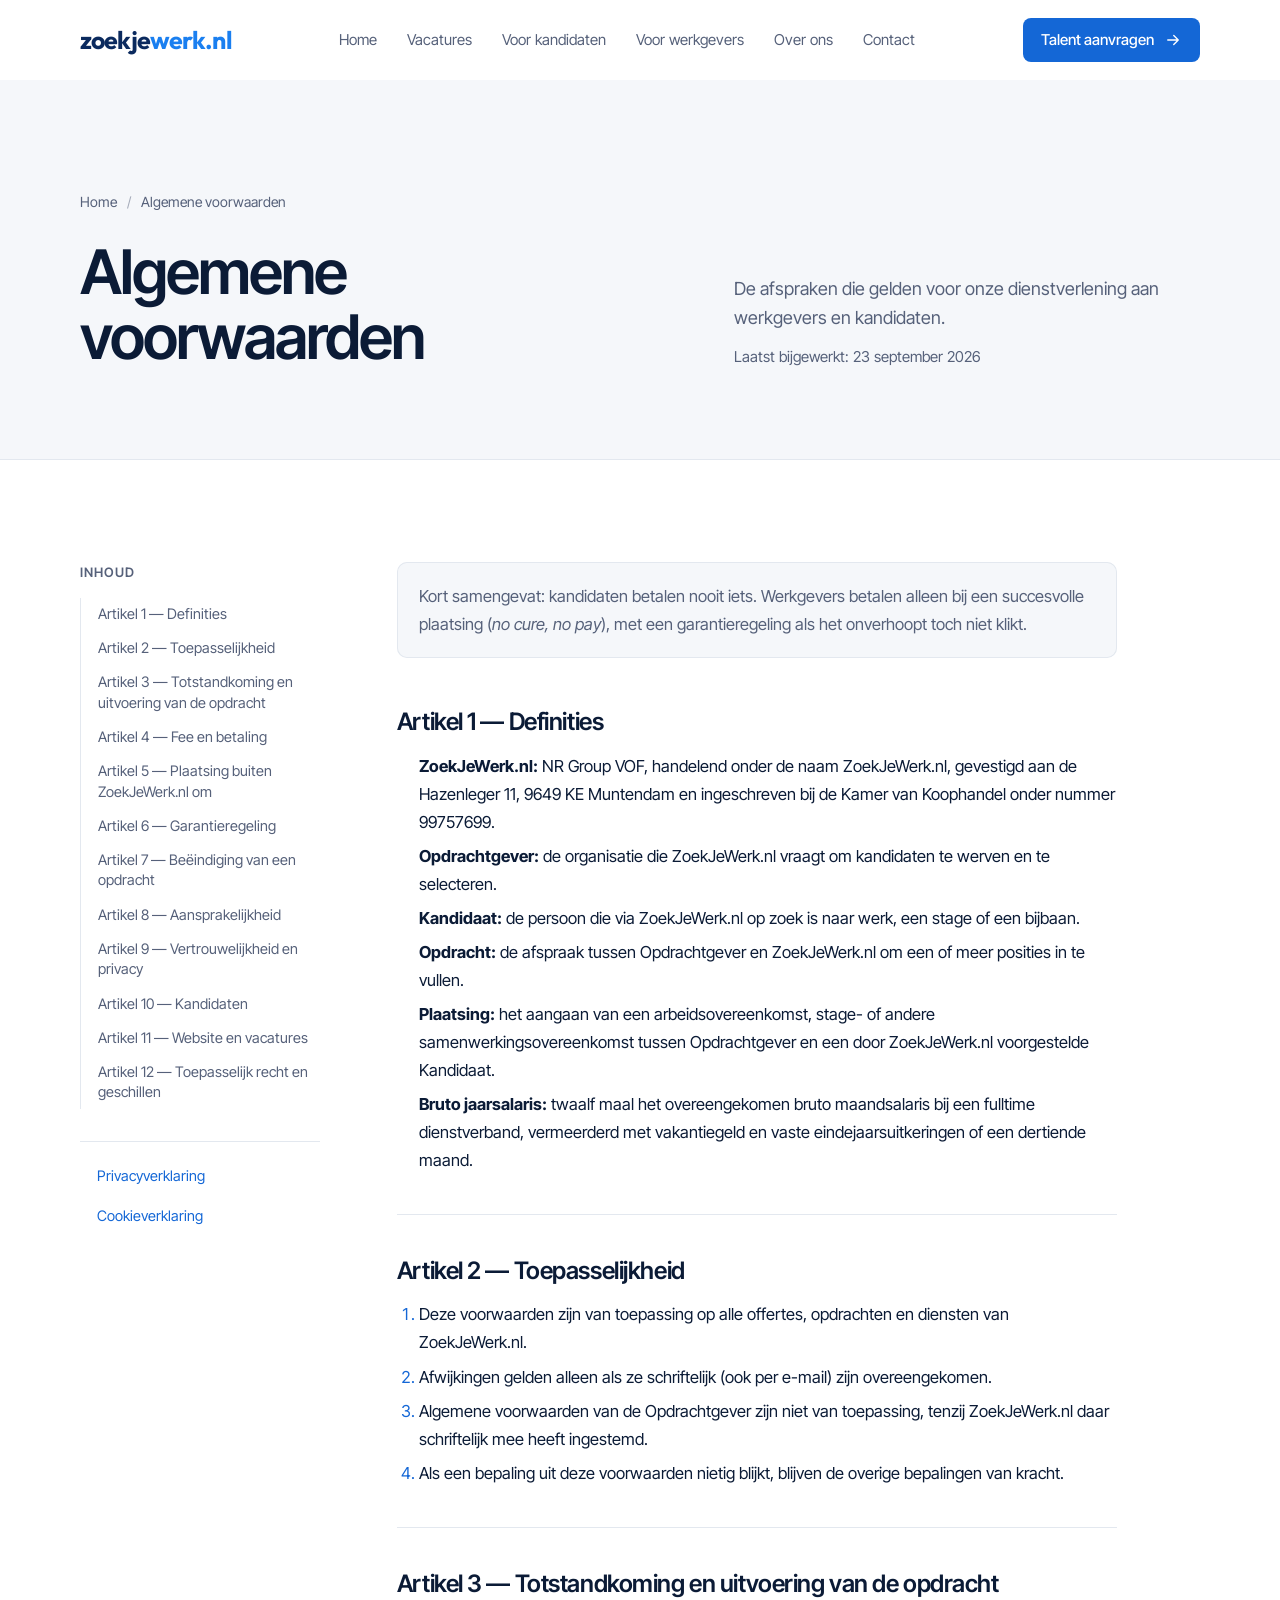
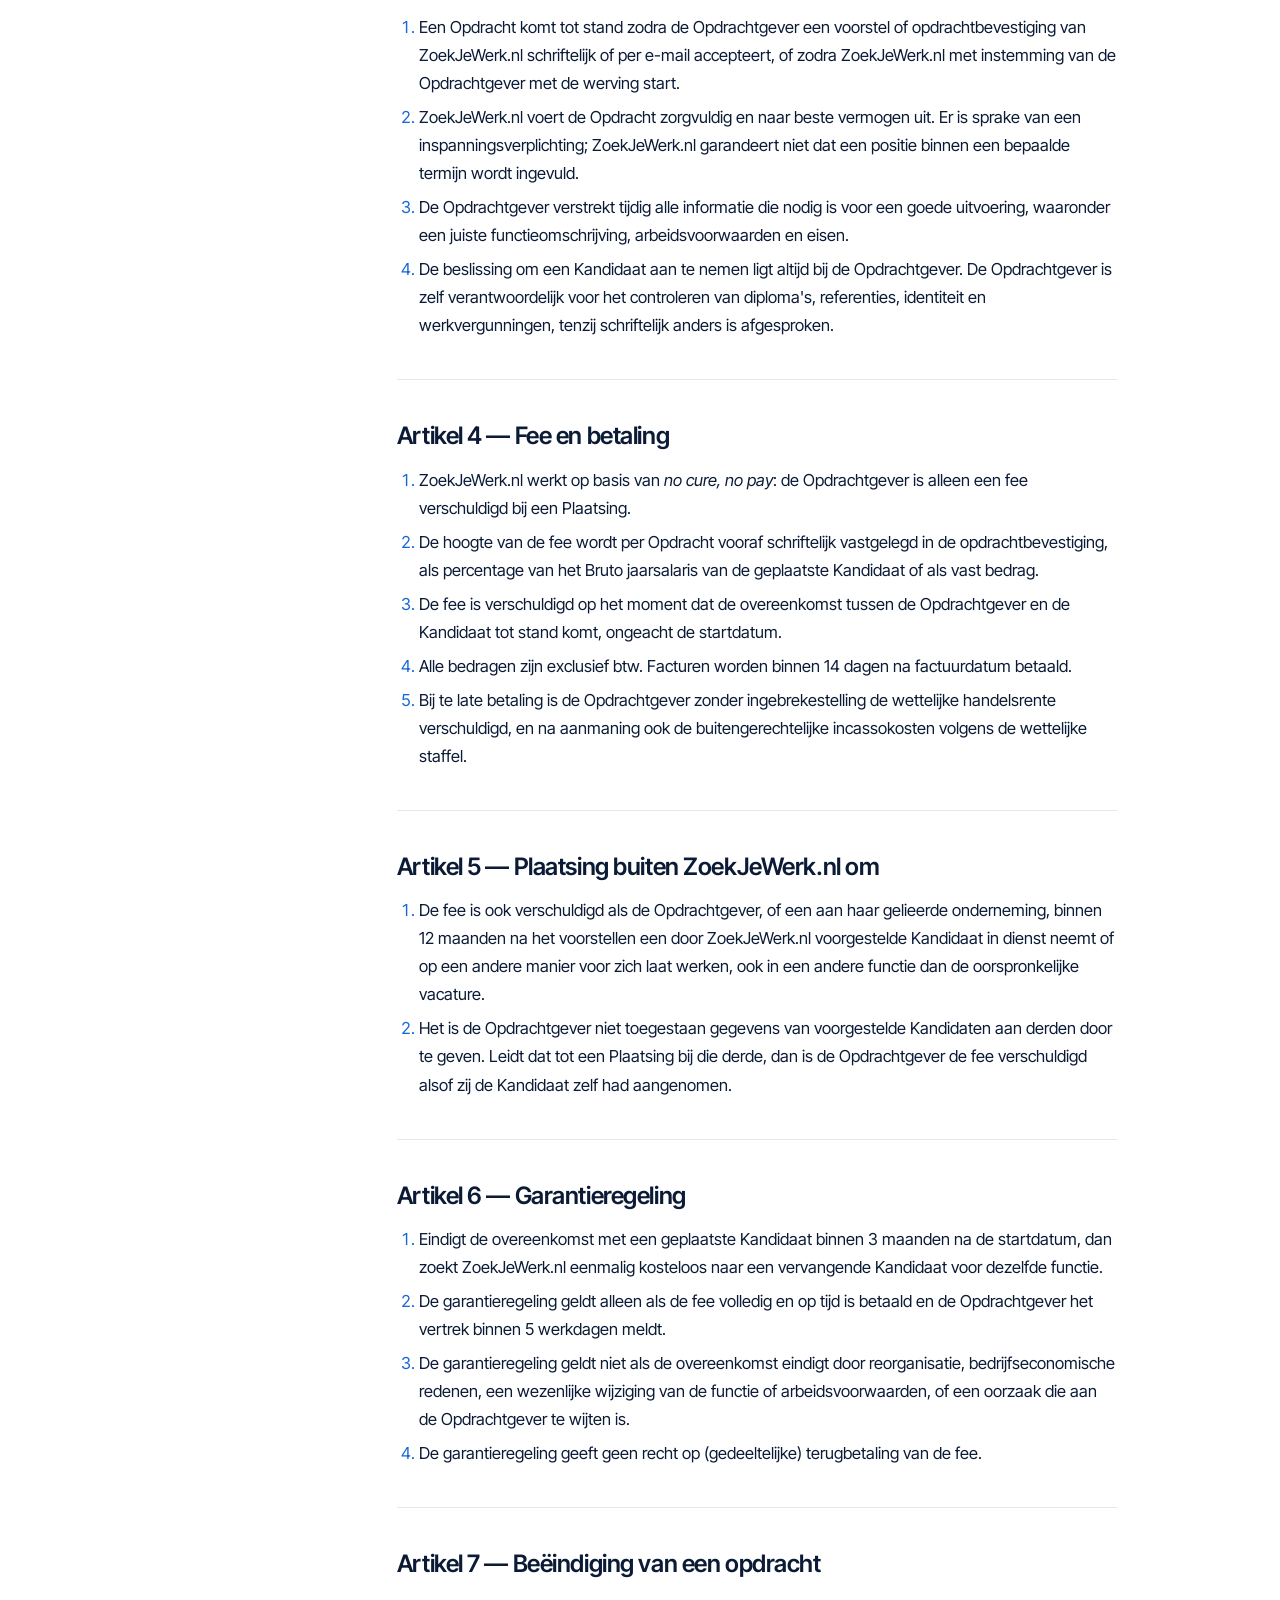
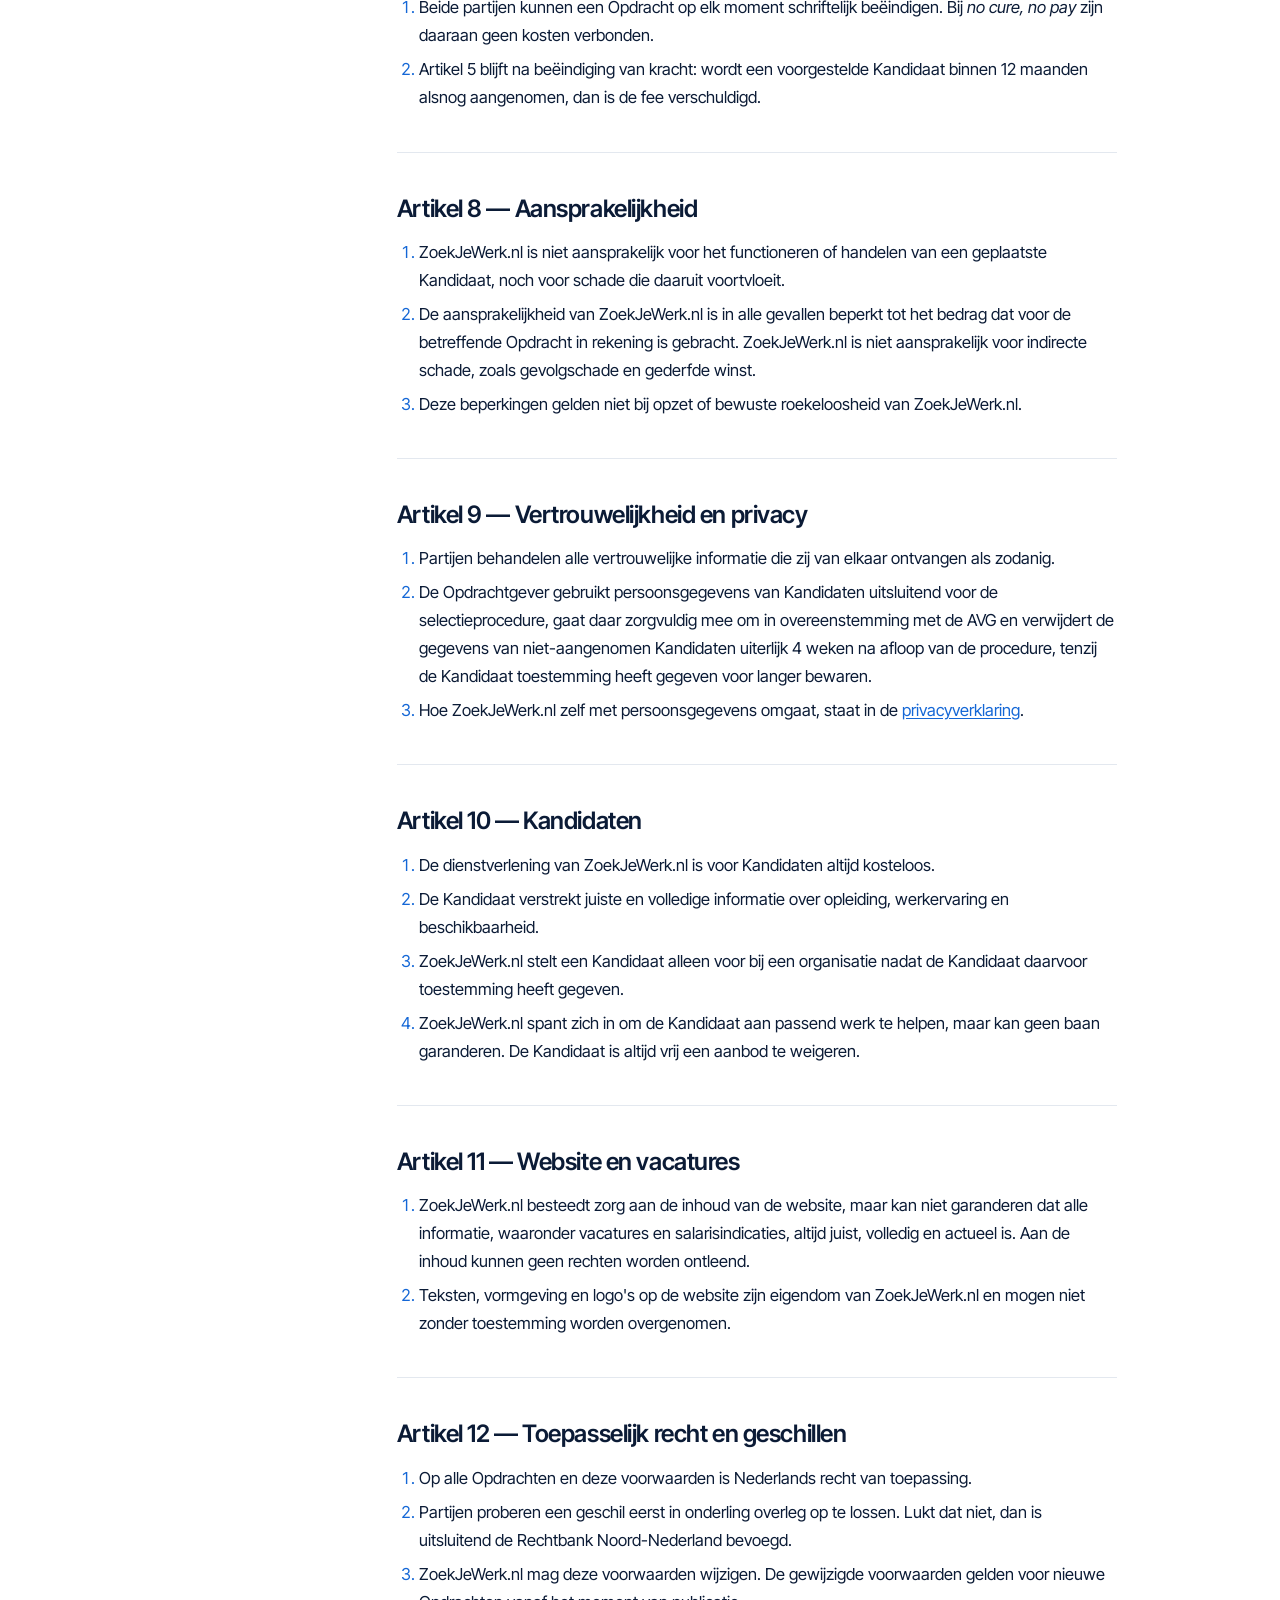
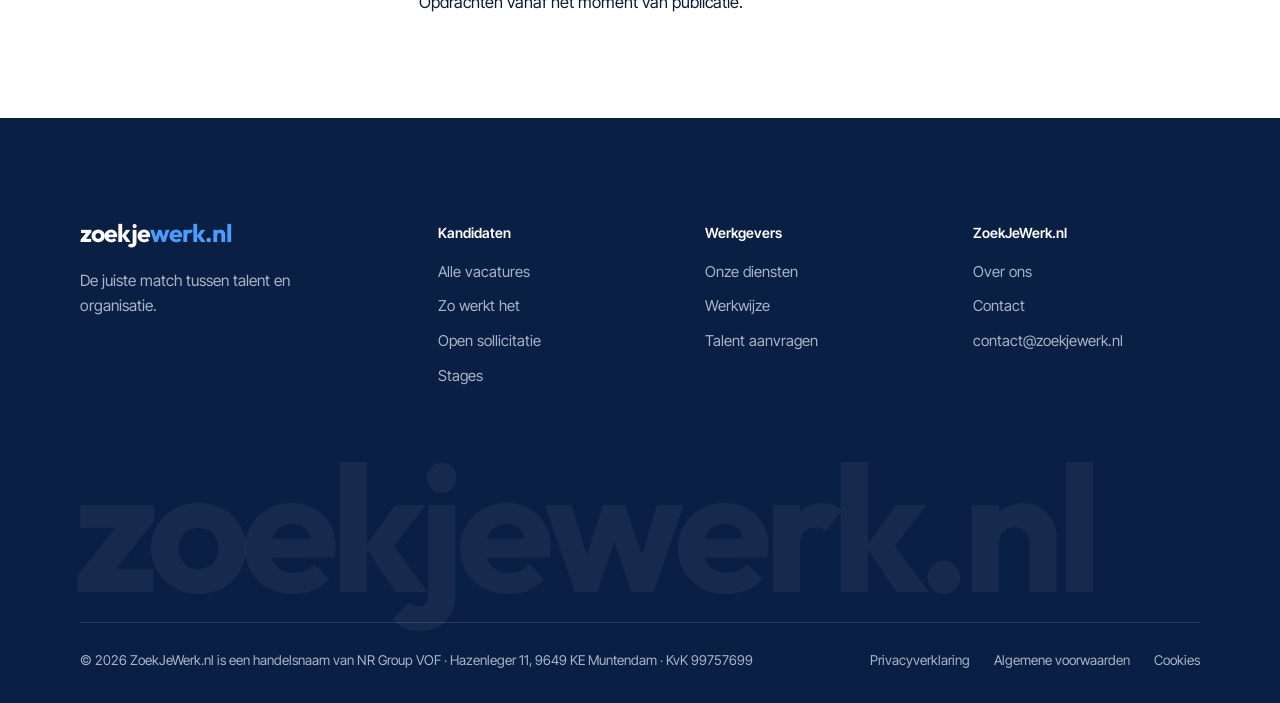
==== commit d6bf2071: "Bedrijfsgegevens NR Group VOF ingevuld in juridische pagina's en footer KvK 99757699, Hazenleger 11," ====
--- a/algemene-voorwaarden.html
+++ b/algemene-voorwaarden.html
@@ -97,7 +97,7 @@
           <section id="definities">
             <h2>Artikel 1 — Definities</h2>
             <ul>
-              <li><strong>ZoekJeWerk.nl:</strong> ZoekJeWerk.nl, <span class="invullen">[rechtsvorm en statutaire naam, bijv. eenmanszaak J. Rietema h.o.d.n. ZoekJeWerk.nl]</span>, gevestigd op <span class="invullen">[vestigingsadres, postcode en plaats]</span> en ingeschreven bij de Kamer van Koophandel onder nummer <span class="invullen">[KvK-nummer]</span>.</li>
+              <li><strong>ZoekJeWerk.nl:</strong> NR Group VOF, handelend onder de naam ZoekJeWerk.nl, gevestigd aan de Hazenleger 11, 9649 KE Muntendam en ingeschreven bij de Kamer van Koophandel onder nummer 99757699.</li>
               <li><strong>Opdrachtgever:</strong> de organisatie die ZoekJeWerk.nl vraagt om kandidaten te werven en te selecteren.</li>
               <li><strong>Kandidaat:</strong> de persoon die via ZoekJeWerk.nl op zoek is naar werk, een stage of een bijbaan.</li>
               <li><strong>Opdracht:</strong> de afspraak tussen Opdrachtgever en ZoekJeWerk.nl om een of meer posities in te vullen.</li>
@@ -130,9 +130,9 @@
             <h2>Artikel 4 — Fee en betaling</h2>
             <ol>
               <li>ZoekJeWerk.nl werkt op basis van <em>no cure, no pay</em>: de Opdrachtgever is alleen een fee verschuldigd bij een Plaatsing.</li>
-              <li>Tenzij anders overeengekomen bedraagt de fee <span class="invullen">[…%]</span> van het Bruto jaarsalaris van de geplaatste Kandidaat. Voor stages, bijbanen en parttime functies kan een vast bedrag worden afgesproken.</li>
+              <li>De hoogte van de fee wordt per Opdracht vooraf schriftelijk vastgelegd in de opdrachtbevestiging, als percentage van het Bruto jaarsalaris van de geplaatste Kandidaat of als vast bedrag.</li>
               <li>De fee is verschuldigd op het moment dat de overeenkomst tussen de Opdrachtgever en de Kandidaat tot stand komt, ongeacht de startdatum.</li>
-              <li>Alle bedragen zijn exclusief btw. Facturen worden binnen <span class="invullen">[14]</span> dagen na factuurdatum betaald.</li>
+              <li>Alle bedragen zijn exclusief btw. Facturen worden binnen 14 dagen na factuurdatum betaald.</li>
               <li>Bij te late betaling is de Opdrachtgever zonder ingebrekestelling de wettelijke handelsrente verschuldigd, en na aanmaning ook de buitengerechtelijke incassokosten volgens de wettelijke staffel.</li>
             </ol>
           </section>
@@ -148,7 +148,7 @@
           <section id="garantie">
             <h2>Artikel 6 — Garantieregeling</h2>
             <ol>
-              <li>Eindigt de overeenkomst met een geplaatste Kandidaat binnen <span class="invullen">[3]</span> maanden na de startdatum, dan zoekt ZoekJeWerk.nl eenmalig kosteloos naar een vervangende Kandidaat voor dezelfde functie.</li>
+              <li>Eindigt de overeenkomst met een geplaatste Kandidaat binnen 3 maanden na de startdatum, dan zoekt ZoekJeWerk.nl eenmalig kosteloos naar een vervangende Kandidaat voor dezelfde functie.</li>
               <li>De garantieregeling geldt alleen als de fee volledig en op tijd is betaald en de Opdrachtgever het vertrek binnen 5 werkdagen meldt.</li>
               <li>De garantieregeling geldt niet als de overeenkomst eindigt door reorganisatie, bedrijfseconomische redenen, een wezenlijke wijziging van de functie of arbeidsvoorwaarden, of een oorzaak die aan de Opdrachtgever te wijten is.</li>
               <li>De garantieregeling geeft geen recht op (gedeeltelijke) terugbetaling van de fee.</li>
@@ -203,7 +203,7 @@
             <h2>Artikel 12 — Toepasselijk recht en geschillen</h2>
             <ol>
               <li>Op alle Opdrachten en deze voorwaarden is Nederlands recht van toepassing.</li>
-              <li>Partijen proberen een geschil eerst in onderling overleg op te lossen. Lukt dat niet, dan is de bevoegde rechter in het arrondissement <span class="invullen">[arrondissement van je vestigingsplaats]</span> exclusief bevoegd.</li>
+              <li>Partijen proberen een geschil eerst in onderling overleg op te lossen. Lukt dat niet, dan is uitsluitend de Rechtbank Noord-Nederland bevoegd.</li>
               <li>ZoekJeWerk.nl mag deze voorwaarden wijzigen. De gewijzigde voorwaarden gelden voor nieuwe Opdrachten vanaf het moment van publicatie.</li>
             </ol>
           </section>
@@ -248,7 +248,7 @@
       </div>
       <div class="footer__word" aria-hidden="true">zoekjewerk.nl</div>
       <div class="footer__bottom">
-        <span>© <span data-year>2026</span> ZoekJeWerk.nl — Alle rechten voorbehouden.</span>
+        <span>© <span data-year>2026</span> ZoekJeWerk.nl is een handelsnaam van NR Group VOF · Hazenleger 11, 9649 KE Muntendam · KvK 99757699</span>
         <nav aria-label="Juridisch">
           <a href="privacyverklaring.html">Privacyverklaring</a>
           <a href="algemene-voorwaarden.html">Algemene voorwaarden</a>
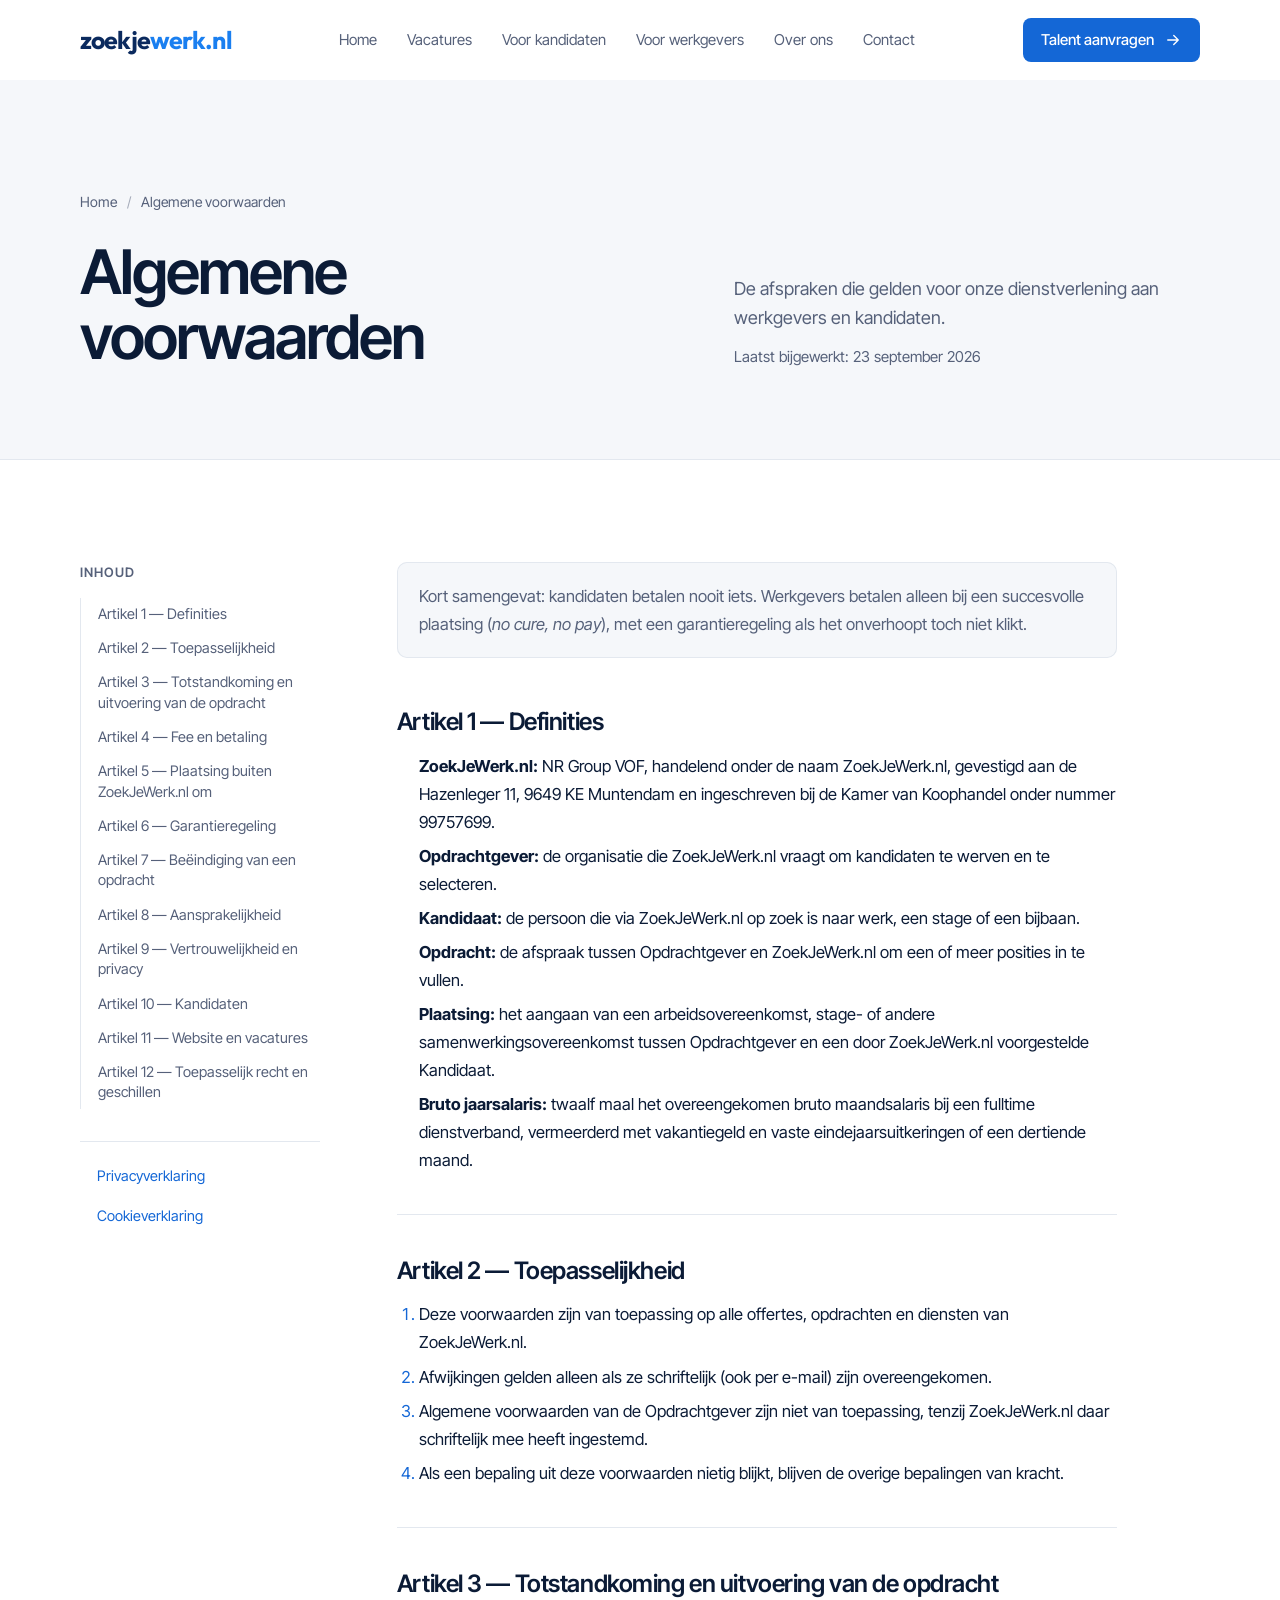
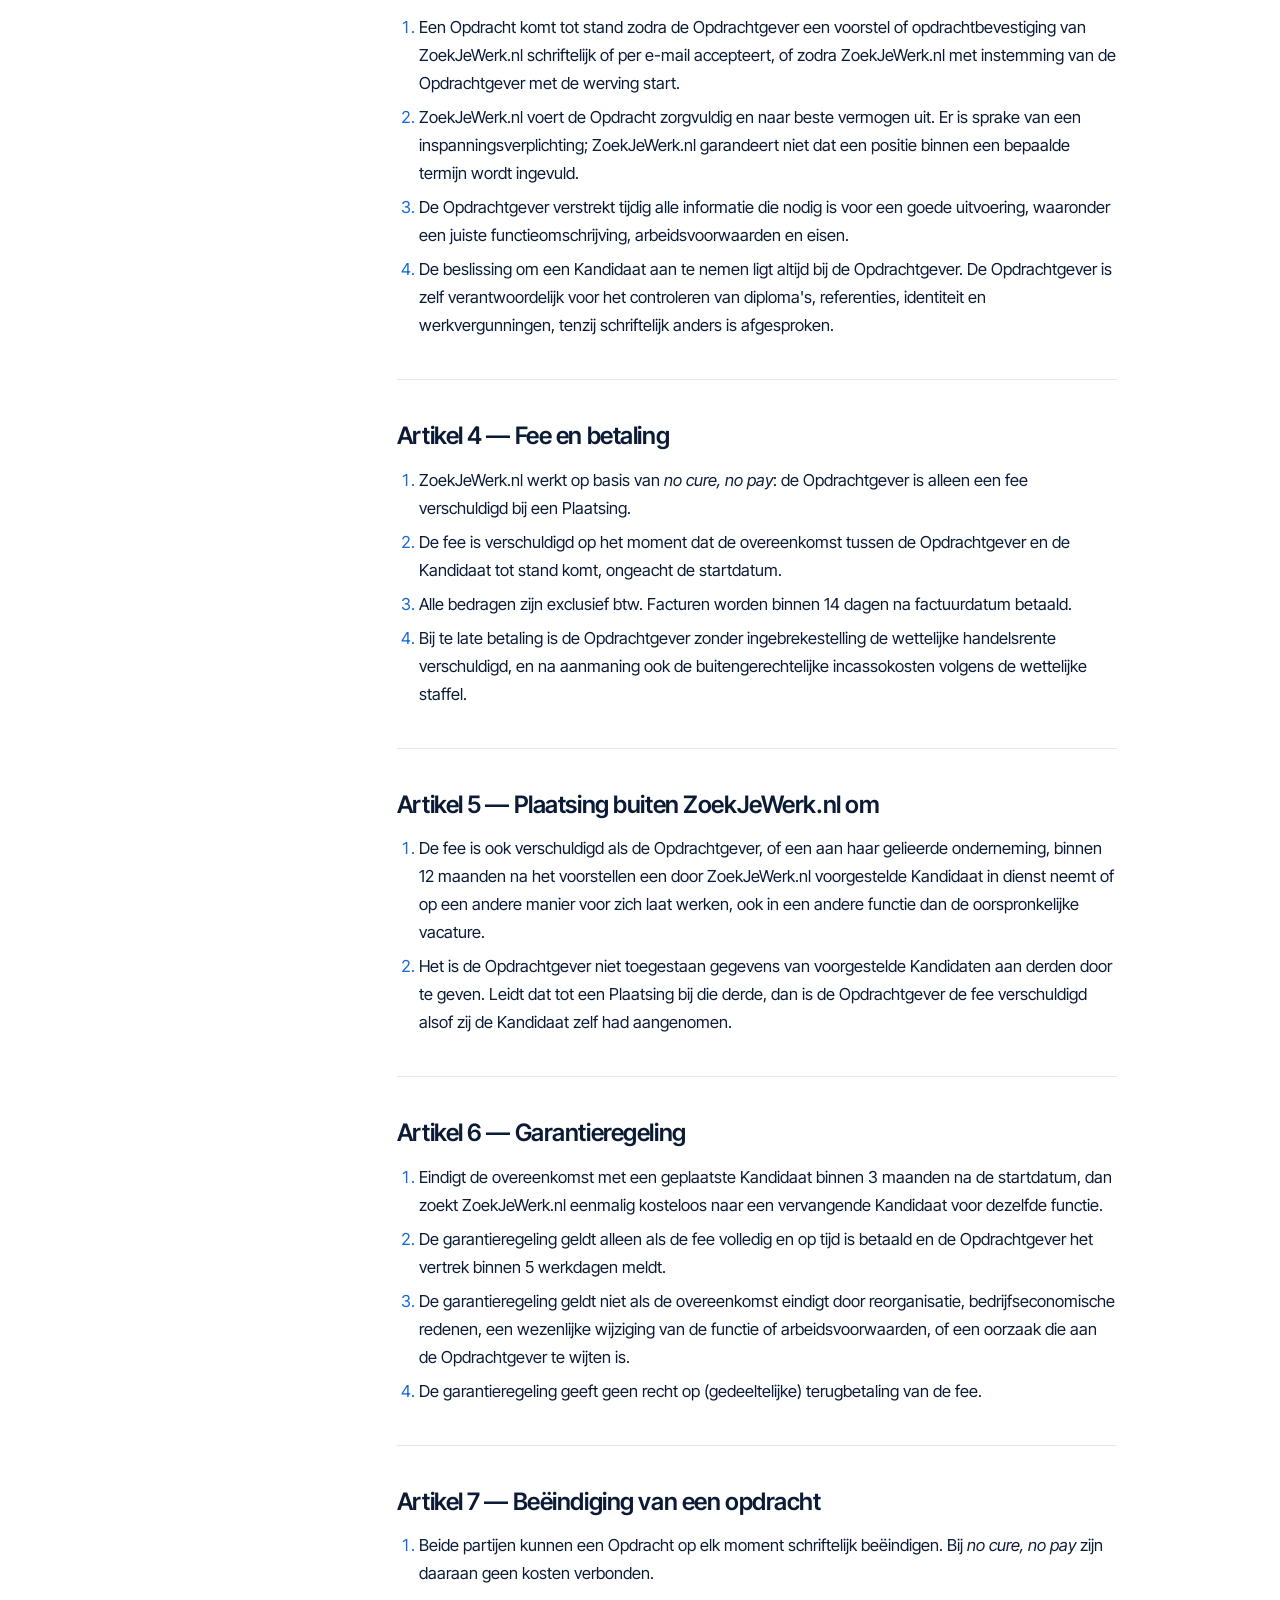
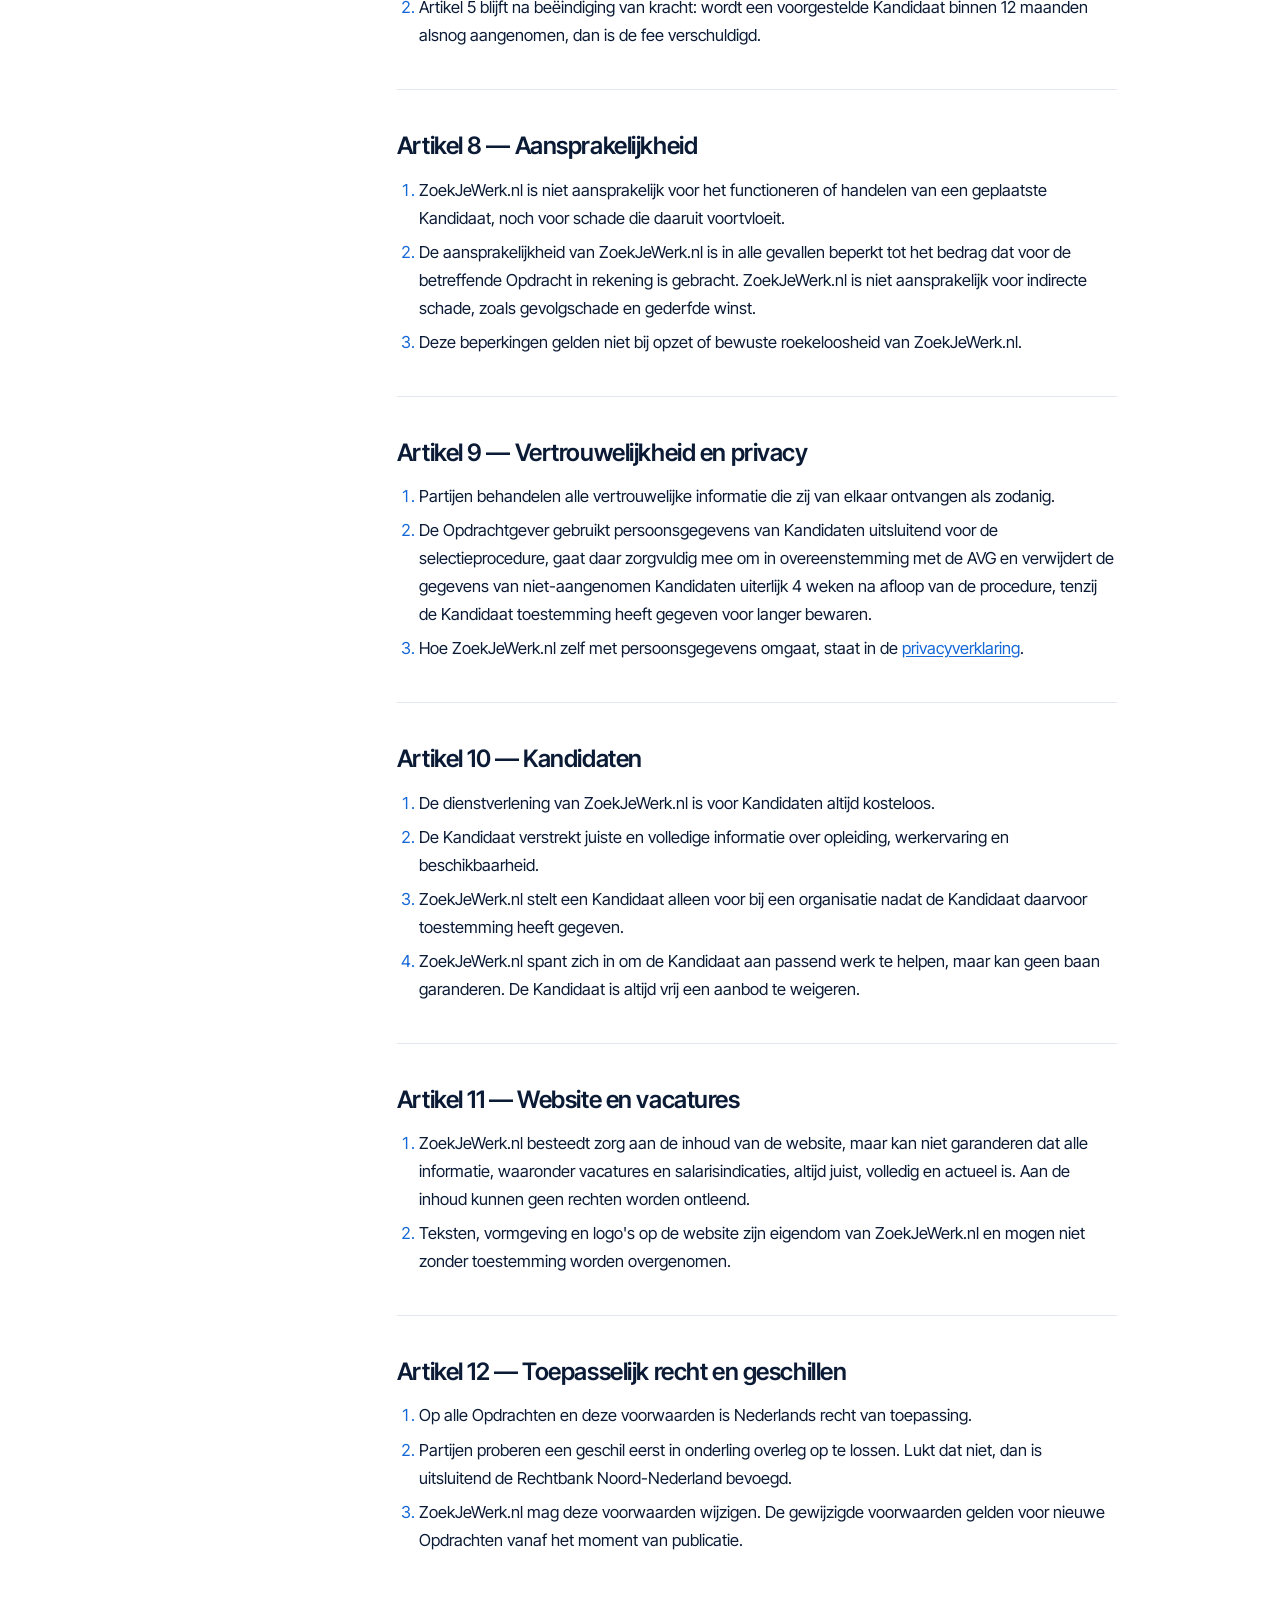
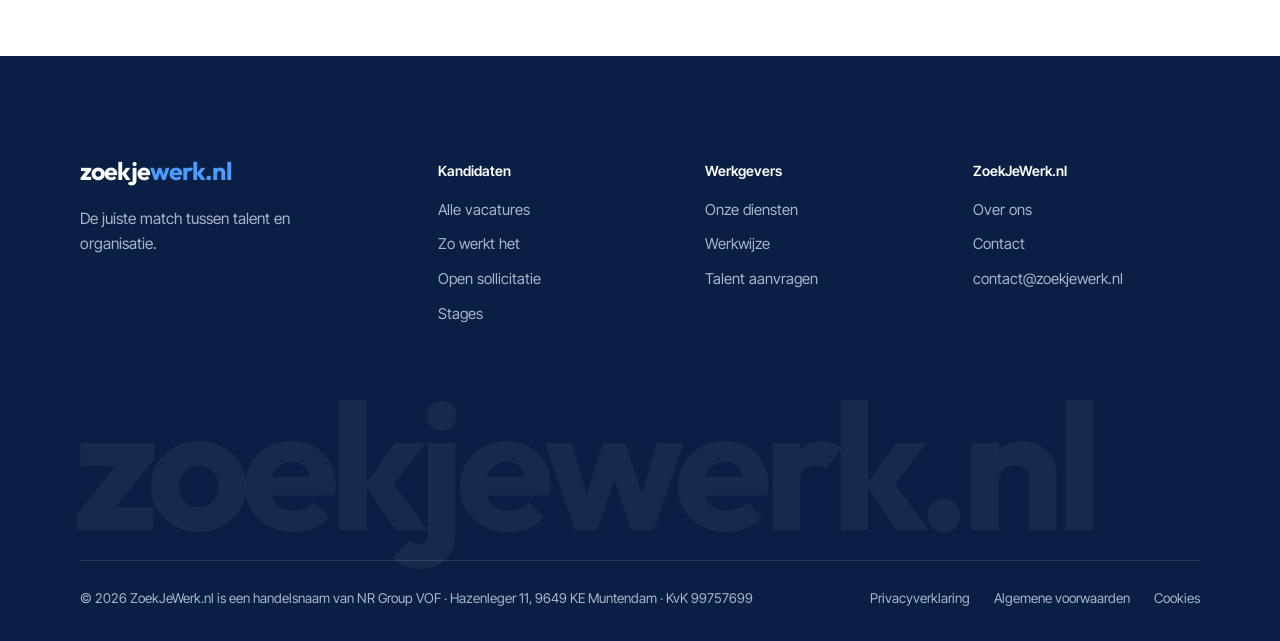
==== commit 8511f990: "Voorwaarden: fee-bedrag verwijderd; telefoonlink gerepareerd; algemene voorwaarden in werkgeversform" ====
--- a/algemene-voorwaarden.html
+++ b/algemene-voorwaarden.html
@@ -130,7 +130,6 @@
             <h2>Artikel 4 — Fee en betaling</h2>
             <ol>
               <li>ZoekJeWerk.nl werkt op basis van <em>no cure, no pay</em>: de Opdrachtgever is alleen een fee verschuldigd bij een Plaatsing.</li>
-              <li>De hoogte van de fee wordt per Opdracht vooraf schriftelijk vastgelegd in de opdrachtbevestiging, als percentage van het Bruto jaarsalaris van de geplaatste Kandidaat of als vast bedrag.</li>
               <li>De fee is verschuldigd op het moment dat de overeenkomst tussen de Opdrachtgever en de Kandidaat tot stand komt, ongeacht de startdatum.</li>
               <li>Alle bedragen zijn exclusief btw. Facturen worden binnen 14 dagen na factuurdatum betaald.</li>
               <li>Bij te late betaling is de Opdrachtgever zonder ingebrekestelling de wettelijke handelsrente verschuldigd, en na aanmaning ook de buitengerechtelijke incassokosten volgens de wettelijke staffel.</li>
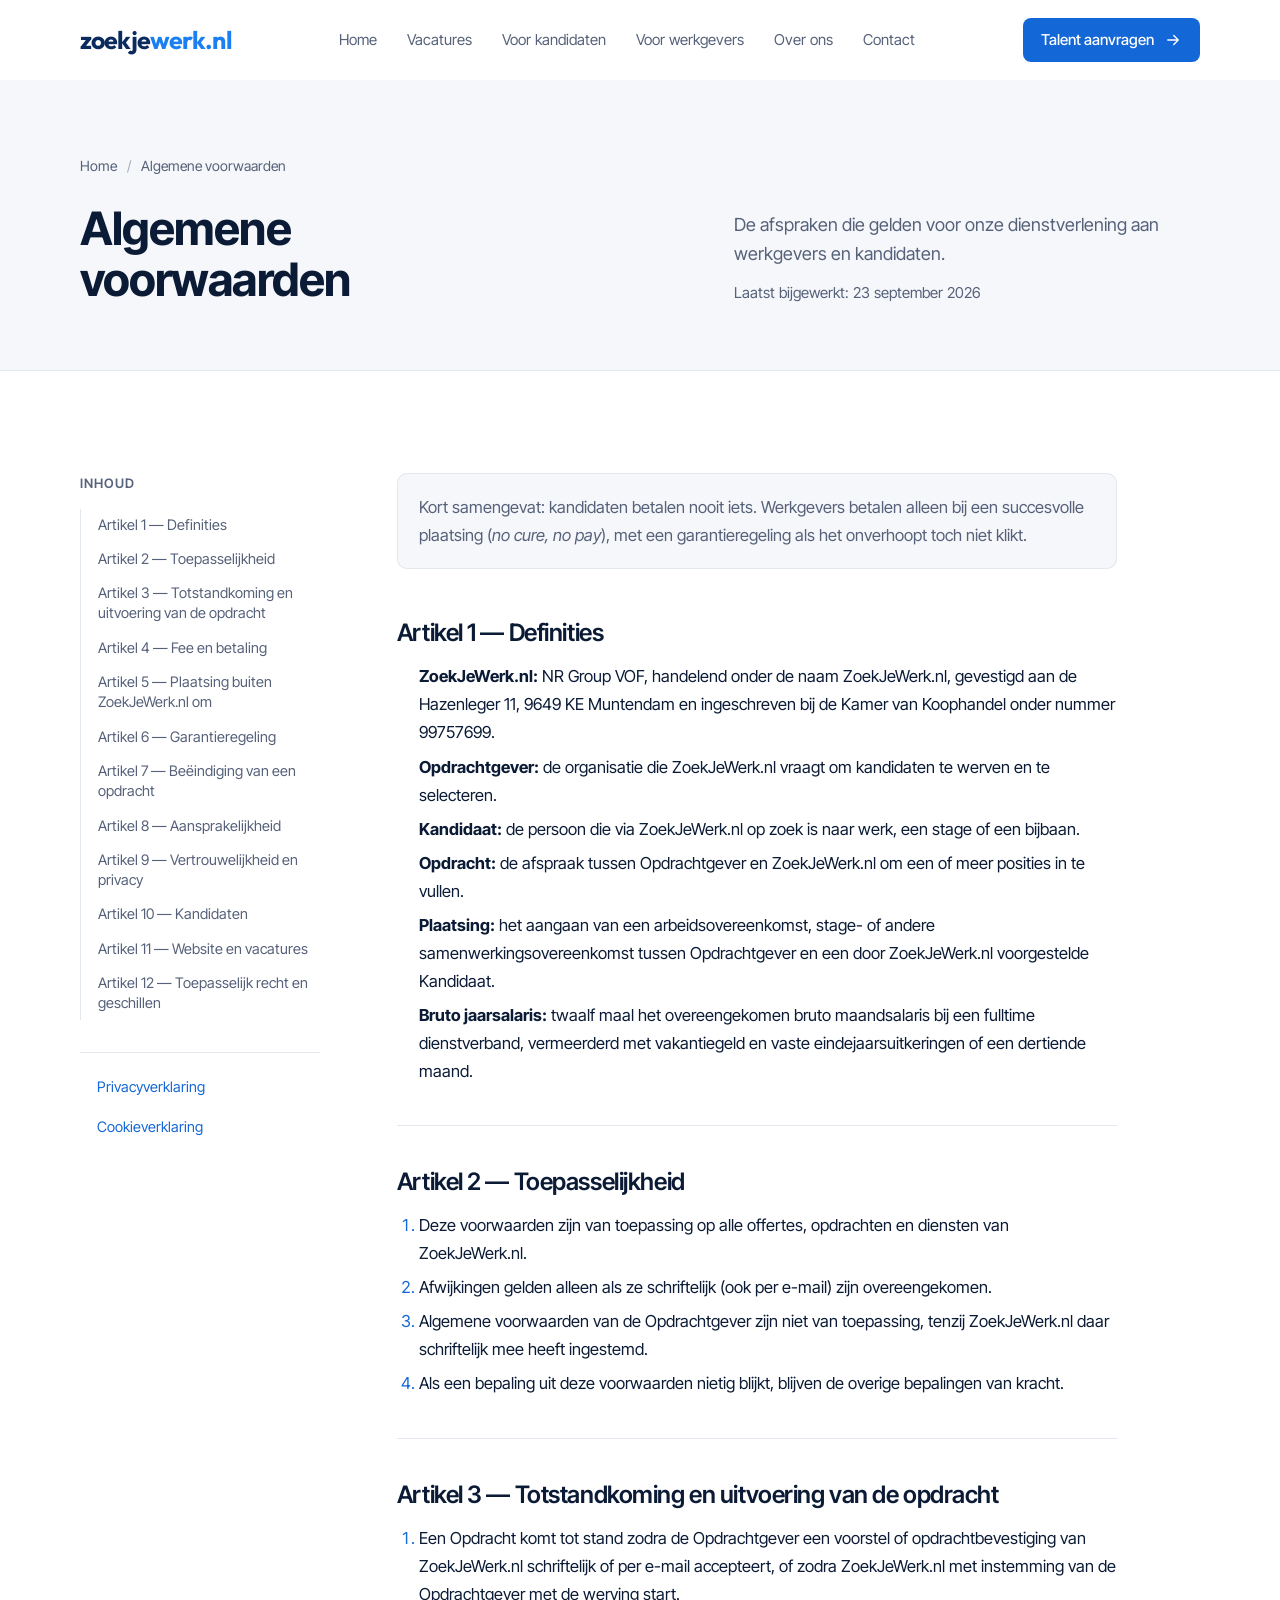
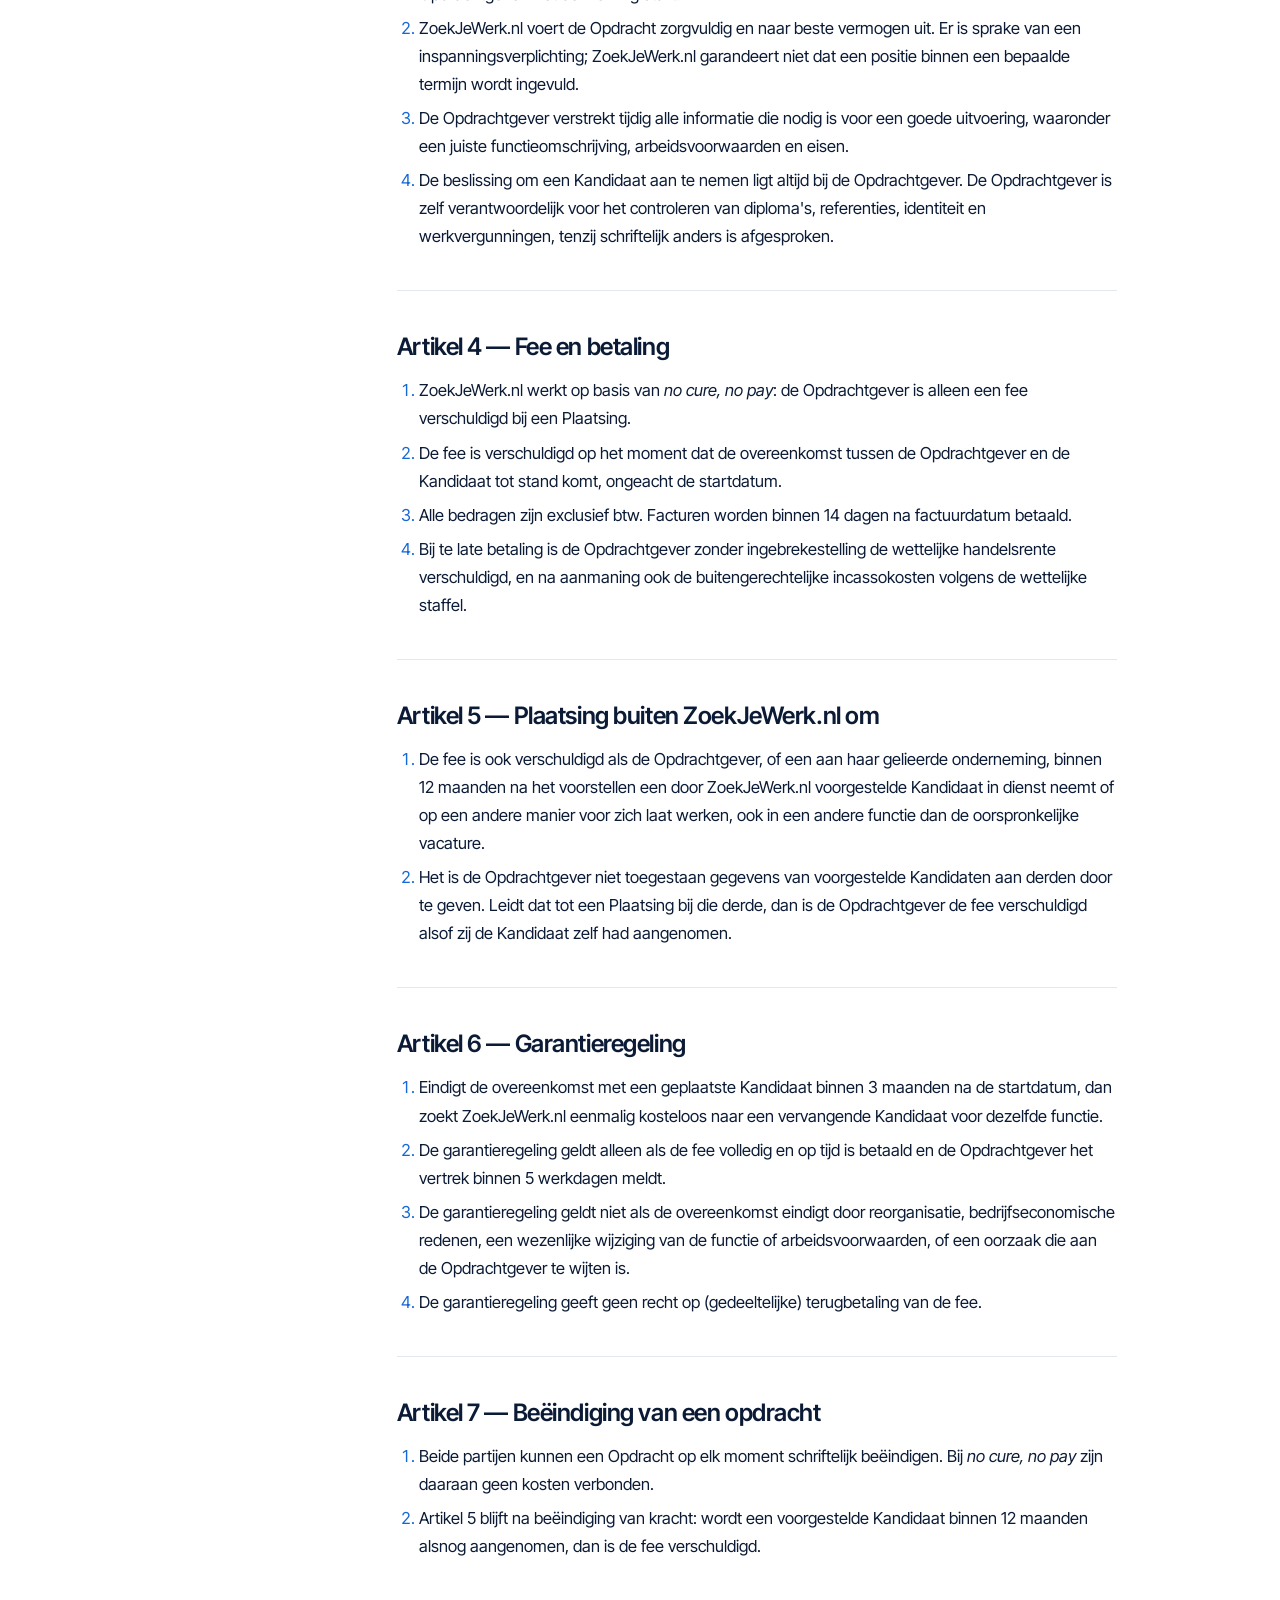
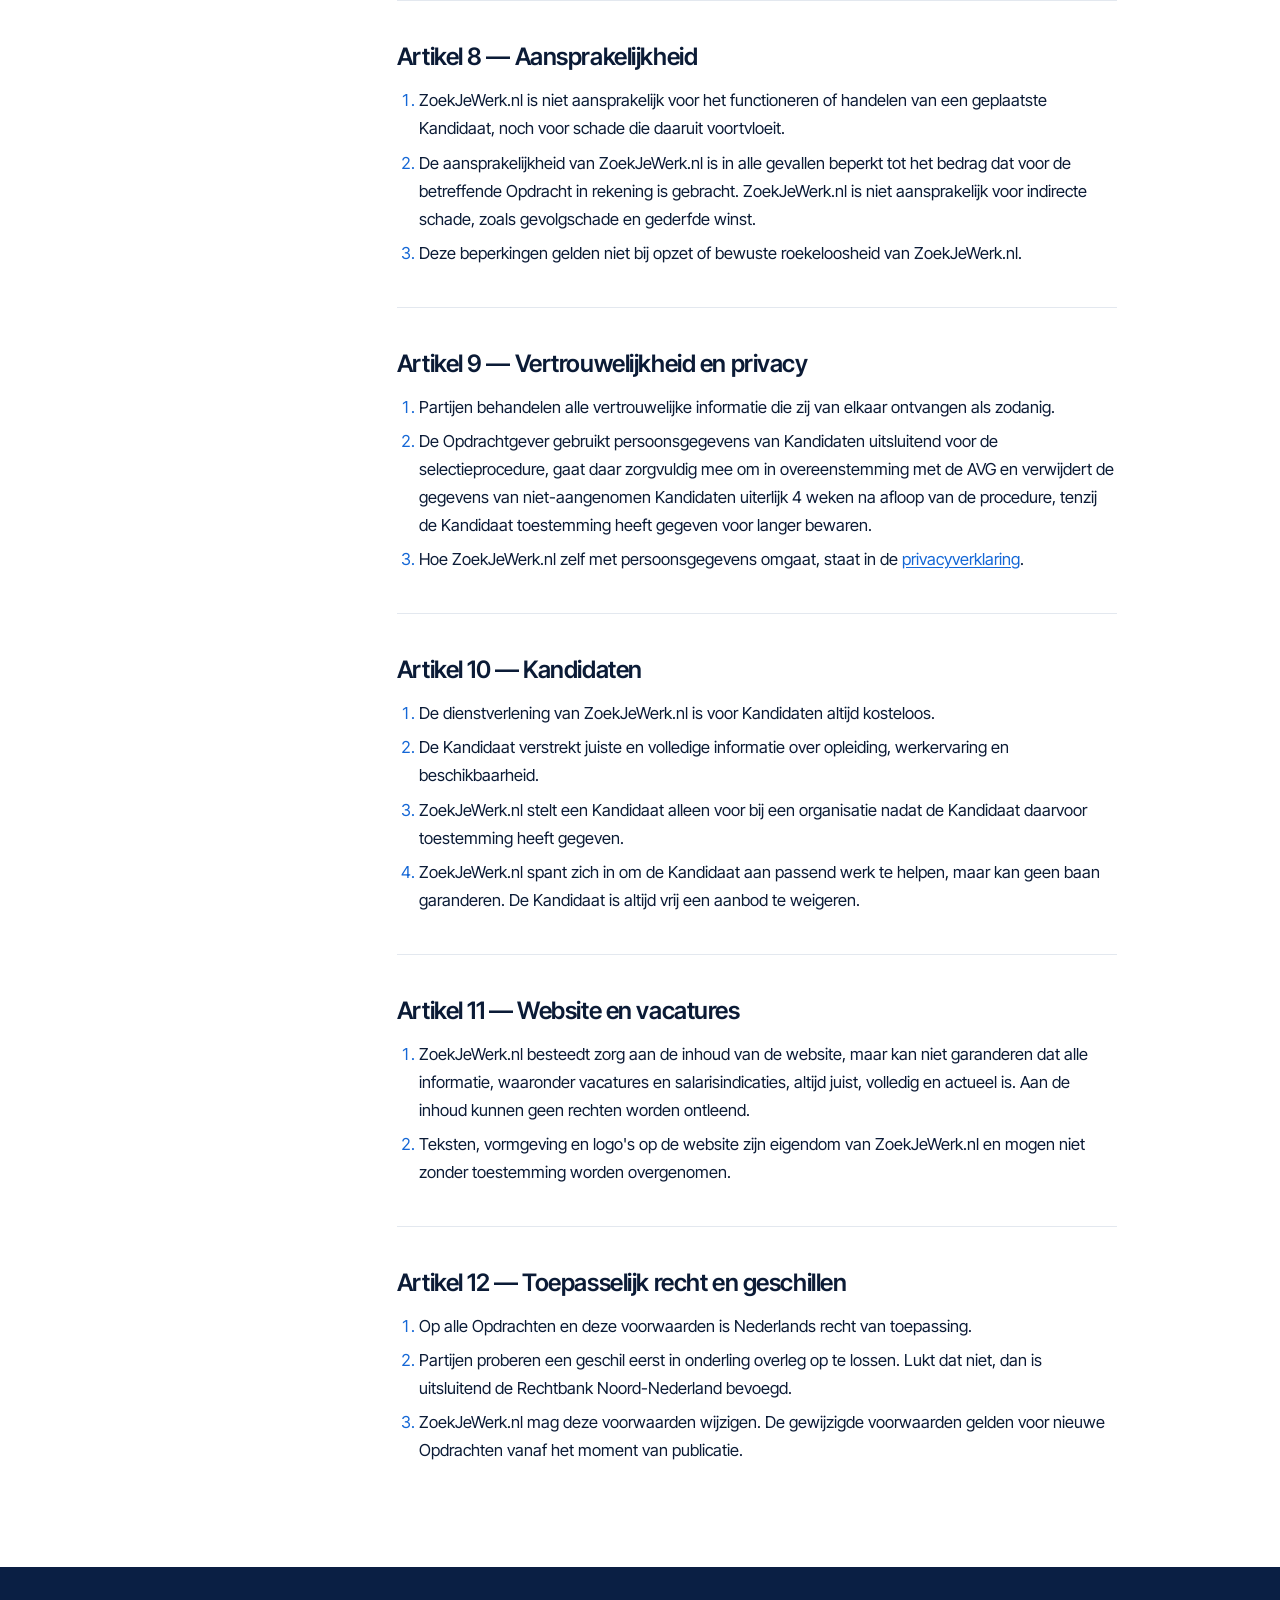
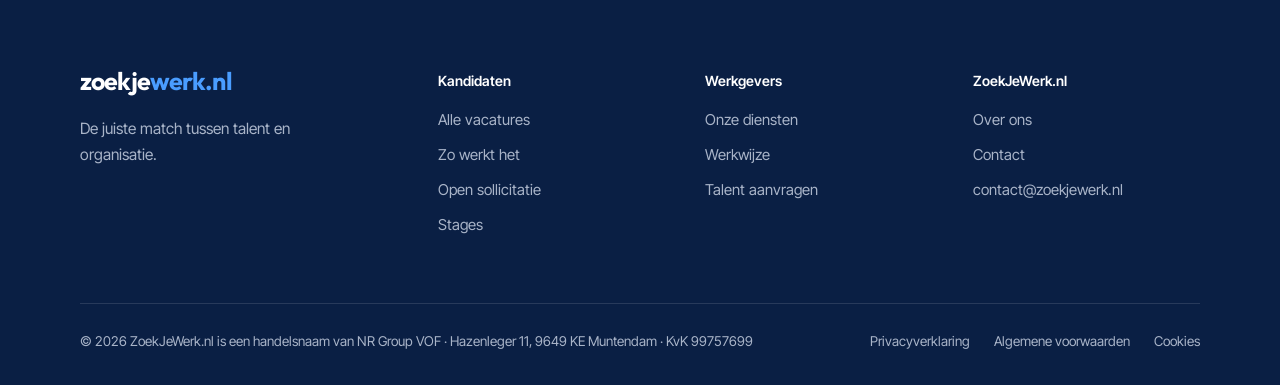
==== commit 1e9d844d: "Rustiger en overzichtelijker ontwerp, voor iedereen, duidelijke pakketten - Homepage als bureau-site" ====
--- a/algemene-voorwaarden.html
+++ b/algemene-voorwaarden.html
@@ -59,7 +59,7 @@
       <div class="container page-hero__inner">
         <div class="breadcrumb fade-up"><a href="index.html">Home</a><span>/</span>Algemene voorwaarden</div>
         <div class="page-hero__grid">
-          <h1 class="h1" data-split data-split-delay=".2">Algemene voorwaarden</h1>
+          <h1 class="h1">Algemene voorwaarden</h1>
           <div class="fade-up" style="--d:.5s; display:grid; gap:12px">
             <p class="lead">De afspraken die gelden voor onze dienstverlening aan werkgevers en kandidaten.</p>
             <p class="muted" style="font-size:15px">Laatst bijgewerkt: 23 september 2026</p>
--- a/assets/css/style.css
+++ b/assets/css/style.css
@@ -45,7 +45,7 @@
 
   --container: 1200px;
   --gutter: clamp(16px, 4vw, 40px);
-  --section: clamp(88px, 11vw, 152px);
+  --section: clamp(64px, 8vw, 112px);
 
   --shadow-sm: 0 1px 2px rgba(11, 27, 54, .05);
   --shadow: 0 12px 32px -20px rgba(11, 27, 54, .22);
@@ -93,13 +93,13 @@
   font-size: 13px; font-weight: 600; letter-spacing: .08em; text-transform: uppercase;
   color: var(--accent-deep);
 }
-.eyebrow::before { content: ""; width: 18px; height: 2px; background: var(--accent); }
-
-.display { font-size: clamp(40px, 5.4vw, 76px); line-height: 1.04; letter-spacing: -.035em; font-weight: 600; }
-.h1 { font-size: clamp(38px, 4.8vw, 64px); line-height: 1.06; letter-spacing: -.032em; font-weight: 600; }
-.h2 { font-size: clamp(32px, 3.6vw, 48px); line-height: 1.1; letter-spacing: -.028em; font-weight: 600; }
-.h3 { font-size: clamp(22px, 2vw, 26px); line-height: 1.25; letter-spacing: -.018em; font-weight: 600; }
-.serif { font-family: var(--font-serif); font-style: italic; font-weight: 400; letter-spacing: -.005em; color: var(--accent-deep); }
+.eyebrow::before { content: none; }
+
+.display { font-size: clamp(34px, 4.2vw, 54px); line-height: 1.1; letter-spacing: -.022em; font-weight: 700; }
+.h1 { font-size: clamp(32px, 3.6vw, 46px); line-height: 1.12; letter-spacing: -.02em; font-weight: 700; }
+.h2 { font-size: clamp(26px, 2.6vw, 36px); line-height: 1.18; letter-spacing: -.018em; font-weight: 700; }
+.h3 { font-size: clamp(20px, 1.7vw, 23px); line-height: 1.3; letter-spacing: -.012em; font-weight: 700; }
+.serif { font: inherit; letter-spacing: inherit; color: inherit; }
 .lead { font-size: clamp(18px, 1.4vw, 20px); line-height: 1.6; color: var(--muted); max-width: 60ch; }
 .muted { color: var(--muted); }
 
@@ -221,6 +221,48 @@
   .hero { padding-top: 124px; }
 }
 
+/* ---------- Homepage: bureau-hero met vacaturezoeker ---------- */
+.hero--bureau { background: var(--paper); padding: clamp(120px, 12vw, 150px) 0 clamp(48px, 6vw, 80px); text-align: left; }
+.hero__grid { display: grid; grid-template-columns: minmax(0, 1.5fr) minmax(0, 1fr); gap: clamp(28px, 4vw, 56px); align-items: center; }
+.hero__main { display: grid; gap: 20px; }
+.hero__kicker { font-size: 14px; font-weight: 600; color: var(--accent-deep); }
+.hero--bureau .hero__sub { max-width: 58ch; }
+.job-search { display: grid; grid-template-columns: minmax(0, 1.3fr) minmax(0, 1fr) auto; gap: 8px; padding: 8px; margin-top: 6px; border-radius: 12px; background: var(--white); box-shadow: 0 0 0 1px var(--line-strong), var(--shadow-sm); }
+.job-search__field { position: relative; }
+.job-search__field svg { position: absolute; left: 14px; top: 50%; width: 18px; height: 18px; margin-top: -9px; color: var(--muted-2); pointer-events: none; }
+.job-search input, .job-search select { width: 100%; height: 50px; border: 0; border-radius: 8px; padding: 0 14px; background: var(--paper); font-size: 16px; appearance: none; -webkit-appearance: none; }
+.job-search input { padding-left: 40px; }
+.job-search select { background: var(--paper) url("data:image/svg+xml;utf8,<svg xmlns='http://www.w3.org/2000/svg' viewBox='0 0 24 24' fill='none' stroke='%2356617A' stroke-width='2' stroke-linecap='round'><path d='M6 9l6 6 6-6'/></svg>") right 12px center / 16px no-repeat; padding-right: 36px; }
+.job-search input:focus, .job-search select:focus { outline: none; box-shadow: inset 0 0 0 1.5px var(--accent-deep); }
+.job-search .btn { height: 50px; }
+.hero__usps { display: flex; flex-wrap: wrap; gap: 8px 22px; font-size: 15px; color: var(--muted); }
+.hero__usps li { display: inline-flex; align-items: center; gap: 8px; }
+.hero__usps svg { width: 17px; height: 17px; color: var(--accent-deep); }
+.hero__employer { display: grid; gap: 14px; padding: clamp(24px, 3vw, 32px); border-radius: var(--radius-lg); background: var(--white); box-shadow: 0 0 0 1px var(--line), var(--shadow); }
+.hero__employer p { color: var(--muted); font-size: 15.5px; }
+.hero__employer .checklist { margin: 0; gap: 10px; font-size: 15px; }
+.hero__employer .link-arrow { justify-self: start; font-size: 15px; }
+@media (max-width: 960px) { .hero__grid { grid-template-columns: 1fr; } }
+@media (max-width: 640px) { .job-search { grid-template-columns: 1fr; } }
+
+/* ---------- Homepage: waarom wij + werkwijze ---------- */
+.usps { display: grid; grid-template-columns: repeat(4, 1fr); gap: 20px; }
+.usp { display: grid; gap: 10px; align-content: start; }
+.usp__icon { width: 44px; height: 44px; border-radius: 10px; display: grid; place-items: center; background: var(--accent-soft); color: var(--accent-deep); margin-bottom: 4px; }
+.usp__icon svg { width: 22px; height: 22px; }
+.usp h3 { font-size: 18px; font-weight: 700; }
+.usp p { color: var(--muted); font-size: 15.5px; }
+@media (max-width: 960px) { .usps { grid-template-columns: 1fr 1fr; row-gap: 28px; } }
+@media (max-width: 560px) { .usps { grid-template-columns: 1fr; } }
+.steps-row { list-style: none; margin: 0; padding: 0; display: grid; grid-template-columns: repeat(4, 1fr); gap: 16px; }
+.step-card { display: grid; gap: 10px; align-content: start; padding: 24px; border-radius: var(--radius-lg); background: var(--white); box-shadow: inset 0 0 0 1px var(--line); }
+.step-card__num { width: 36px; height: 36px; border-radius: 50%; display: grid; place-items: center; font-weight: 700; font-size: 15px; background: var(--accent-deep); color: var(--white); margin-bottom: 4px; }
+.step-card h3 { font-size: 18px; font-weight: 700; }
+.step-card p { color: var(--muted); font-size: 15px; }
+.steps-row__actions { display: flex; flex-wrap: wrap; gap: 12px; margin-top: 28px; }
+@media (max-width: 960px) { .steps-row { grid-template-columns: 1fr 1fr; } }
+@media (max-width: 560px) { .steps-row { grid-template-columns: 1fr; } }
+
 /* ---------- Marquee ---------- */
 .marquee {
   position: relative; overflow: hidden; padding: 26px 0;
@@ -235,8 +277,8 @@
 @keyframes marquee { to { transform: translateX(-50%); } }
 
 /* ---------- Intro statement ---------- */
-.statement { font-size: clamp(28px, 3.4vw, 46px); line-height: 1.2; letter-spacing: -.025em; font-weight: 500; max-width: 24ch; }
-.statement .w { opacity: .2; transition: opacity .25s linear; }
+.statement { font-size: clamp(22px, 2.2vw, 28px); line-height: 1.4; letter-spacing: -.012em; font-weight: 500; max-width: 40ch; }
+.statement .w { opacity: 1; }
 .statement .w.on { opacity: 1; }
 .intro-grid { display: grid; grid-template-columns: 260px 1fr; gap: 60px; }
 .intro-side { display: grid; align-content: start; gap: 22px; padding-top: 10px; }
@@ -256,7 +298,7 @@
   display: flex; flex-direction: column; justify-content: space-between; gap: 36px;
   transition: box-shadow .3s, transform .4s var(--ease);
 }
-.route:hover { transform: translateY(-3px); }
+
 .route--dark { background: var(--ink); color: var(--on-dark); }
 .route--light { background: var(--white); box-shadow: inset 0 0 0 1px var(--line); }
 .route--light:hover { box-shadow: inset 0 0 0 1px var(--line-strong), var(--shadow); }
@@ -266,7 +308,7 @@
 .route__icon { width: 56px; height: 56px; border-radius: 10px; display: grid; place-items: center; background: var(--accent-deep); color: var(--white); }
 .route--light .route__icon { background: var(--accent-soft); color: var(--accent-deep); }
 .route__icon svg { width: 26px; height: 26px; }
-.route h3 { font-size: clamp(34px, 3.8vw, 52px); line-height: 1.02; letter-spacing: -.035em; font-weight: 600; }
+.route h3 { font-size: clamp(26px, 2.6vw, 34px); line-height: 1.15; letter-spacing: -.018em; font-weight: 700; }
 .route p { margin-top: 16px; max-width: 42ch; color: var(--muted); font-size: 17px; }
 .route--dark p { color: var(--on-dark-muted); }
 .route__list { display: grid; gap: 10px; margin-top: 24px; }
@@ -292,7 +334,7 @@
   transition: box-shadow .3s, transform .4s var(--ease);
   text-align: left; width: 100%;
 }
-.job-card:hover { transform: translateY(-2px); box-shadow: inset 0 0 0 1px var(--line-strong), var(--shadow); }
+.job-card:hover { box-shadow: inset 0 0 0 1px var(--line-strong), var(--shadow); }
 .job-card__top { display: flex; justify-content: space-between; align-items: center; gap: 12px; }
 .job-logo { width: 46px; height: 46px; border-radius: 8px; display: grid; place-items: center; flex: none; font-weight: 600; font-size: 15px; color: var(--white); background: var(--ink); }
 .tag {
@@ -312,6 +354,23 @@
 .job-card__go { width: 42px; height: 42px; border-radius: 8px; display: grid; place-items: center; flex: none; box-shadow: inset 0 0 0 1px var(--line-strong); color: var(--text); transition: all .3s; }
 .job-card__go svg { width: 18px; height: 18px; }
 .job-card:hover .job-card__go, .job-row:hover .job-card__go { background: var(--accent-deep); color: var(--white); box-shadow: none; }
+
+/* ---------- Specialisaties (homepage) ---------- */
+.sectors { display: grid; grid-template-columns: repeat(3, 1fr); gap: 20px; }
+.sector {
+  display: flex; flex-direction: column; gap: 16px;
+  padding: clamp(26px, 3vw, 36px); border-radius: var(--radius-lg);
+  background: var(--white); box-shadow: inset 0 0 0 1px var(--line);
+  transition: box-shadow .3s, transform .4s var(--ease);
+}
+.sector:hover { box-shadow: inset 0 0 0 1px var(--line-strong), var(--shadow); }
+.sector__icon { width: 52px; height: 52px; border-radius: 10px; display: grid; place-items: center; background: var(--accent-soft); color: var(--accent-deep); margin-bottom: 4px; }
+.sector__icon svg { width: 24px; height: 24px; }
+.sector h3 { font-size: 22px; letter-spacing: -.018em; font-weight: 600; }
+.sector p { color: var(--muted); font-size: 15.5px; }
+.sector .link-arrow { margin-top: auto; padding-top: 8px; align-self: flex-start; }
+.sector:hover .link-arrow svg { transform: translate(2px, -2px); }
+@media (max-width: 960px) { .sectors { grid-template-columns: 1fr; } }
 
 /* ---------- Waarom wij (bento) ---------- */
 .bento { display: grid; grid-template-columns: repeat(12, 1fr); gap: 20px; }
@@ -334,7 +393,7 @@
 .bento__icon { width: 48px; height: 48px; border-radius: 10px; display: grid; place-items: center; background: var(--accent-soft); color: var(--accent-deep); }
 .bento__icon svg { width: 22px; height: 22px; }
 .bento__viz { display: flex; align-items: flex-end; gap: 8px; height: 100px; }
-.bento__viz i { flex: 1; border-radius: 3px 3px 0 0; background: #D6E6FB; transform-origin: bottom; transform: scaleY(0); transition: transform 1s var(--ease); }
+.bento__viz i { flex: 1; border-radius: 3px 3px 0 0; background: #D6E6FB; transform-origin: bottom; transition: transform 1s var(--ease); }
 .bento__viz i:last-child { background: var(--accent); }
 .in .bento__viz i { transform: scaleY(1); }
 .bento__viz i:nth-child(1) { height: 30%; transition-delay: .1s; }
@@ -354,7 +413,7 @@
 .process__sticky { position: sticky; top: 120px; align-self: start; display: grid; gap: 24px; }
 .steps { position: relative; display: grid; }
 .steps__line { position: absolute; left: 25px; top: 26px; bottom: 26px; width: 1px; background: var(--line); }
-.steps__line i { position: absolute; inset: 0 0 auto 0; height: var(--p, 0%); background: var(--accent); }
+.steps__line i { display: none; }
 .step { position: relative; display: grid; grid-template-columns: 52px 1fr; gap: 26px; padding: 0 0 56px; }
 .step:last-child { padding-bottom: 0; }
 .step__num {
@@ -363,7 +422,7 @@
   background: var(--white); box-shadow: inset 0 0 0 1px var(--line-strong);
   transition: background .4s, color .4s, box-shadow .4s;
 }
-.step.is-active .step__num { background: var(--accent-deep); color: var(--white); box-shadow: none; }
+
 .step h3 { font-size: clamp(22px, 2.2vw, 28px); letter-spacing: -.022em; font-weight: 600; line-height: 1.2; margin: 10px 0 10px; }
 .step p { color: var(--muted); max-width: 52ch; }
 .step__tags { display: flex; flex-wrap: wrap; gap: 8px; margin-top: 16px; }
@@ -380,7 +439,7 @@
   display: grid; gap: 40px;
 }
 .cta__inner { position: relative; display: grid; grid-template-columns: 1.3fr 1fr; gap: 40px; align-items: end; }
-.cta h2 { font-size: clamp(36px, 4.8vw, 68px); line-height: 1.04; letter-spacing: -.035em; font-weight: 600; color: var(--white); }
+.cta h2 { font-size: clamp(26px, 2.8vw, 38px); line-height: 1.15; letter-spacing: -.018em; font-weight: 700; color: var(--white); }
 .cta h2 .serif { color: var(--accent-2); }
 .cta .lead { color: var(--on-dark-muted); }
 .cta__side { display: grid; gap: 26px; }
@@ -399,7 +458,7 @@
 .footer li { margin-bottom: 10px; font-size: 15px; }
 .footer a { transition: color .2s; }
 .footer a:hover { color: var(--white); }
-.footer__word {
+.footer__word { display: none;
   font-family: var(--font-brand); font-weight: 700;
   font-size: clamp(56px, 14vw, 210px); line-height: .8; letter-spacing: -.05em;
   color: rgba(255, 255, 255, .05);
@@ -412,7 +471,7 @@
 /* ---------- Page hero (subpagina's) ---------- */
 .page-hero {
   position: relative; background: var(--paper); color: var(--text);
-  padding: clamp(148px, 15vw, 190px) 0 clamp(64px, 7vw, 96px);
+  padding: clamp(128px, 12vw, 160px) 0 clamp(48px, 5vw, 72px);
   border-bottom: 1px solid var(--line);
 }
 .page-hero__inner { position: relative; display: grid; gap: 26px; }
@@ -467,7 +526,7 @@
 /* ---------- Cijfers ---------- */
 .stats { display: grid; grid-template-columns: repeat(4, 1fr); border-top: 1px solid var(--line); }
 .stat { padding: 28px 24px 0 0; display: grid; gap: 6px; }
-.stat__num { font-size: clamp(40px, 4.4vw, 60px); letter-spacing: -.04em; line-height: 1; font-weight: 600; font-variant-numeric: tabular-nums; }
+.stat__num { font-size: clamp(32px, 3vw, 42px); letter-spacing: -.02em; line-height: 1; font-weight: 600; font-variant-numeric: tabular-nums; }
 .stat__num small { font-size: .5em; color: var(--accent-deep); }
 .stat p { color: var(--muted); font-size: 15px; }
 @media (max-width: 860px) { .stats { grid-template-columns: 1fr 1fr; row-gap: 12px; } }
@@ -651,7 +710,7 @@
 @media (max-width: 560px) { .modal__facts { grid-template-columns: 1fr; } .modal__facts div { padding-left: 24px !important; } }
 
 /* ---------- Missie ---------- */
-.mission { font-size: clamp(28px, 3.6vw, 48px); line-height: 1.18; letter-spacing: -.028em; font-weight: 500; max-width: 26ch; }
+.mission { font-size: clamp(22px, 2.2vw, 28px); line-height: 1.4; letter-spacing: -.012em; font-weight: 500; max-width: 44ch; }
 
 /* ---------- Diensten ---------- */
 .models { display: grid; grid-template-columns: repeat(3, 1fr); gap: 20px; }
@@ -670,6 +729,11 @@
 .model .btn { margin-top: auto; }
 .model--featured .btn--ghost { --fg: var(--white); box-shadow: inset 0 0 0 1px var(--line-dark-strong); }
 @media (max-width: 960px) { .models { grid-template-columns: 1fr; } }
+
+/* ---------- Volg ons (social media op homepage) ---------- */
+.soft { background: var(--paper); }
+.social__handle { margin-top: -10px; font-weight: 500; color: var(--accent-deep); }
+.btn .icon { width: 18px; height: 18px; }
 
 /* ---------- Juridische pagina's (privacy, voorwaarden, cookies) ---------- */
 .legal-hero h1 { hyphens: auto; -webkit-hyphens: auto; overflow-wrap: break-word; }
@@ -708,6 +772,25 @@
   .legal__table td:first-child { font-weight: 600; }
 }
 
+/* ---------- Pakketten (voor werkgevers) ---------- */
+.packages { display: grid; grid-template-columns: repeat(3, 1fr); gap: 20px; align-items: stretch; }
+.package { display: flex; flex-direction: column; gap: 18px; padding: clamp(24px, 3vw, 32px); border-radius: var(--radius-lg); background: var(--white); box-shadow: inset 0 0 0 1px var(--line); }
+.package h3 { font-size: 21px; font-weight: 700; letter-spacing: -.012em; }
+.package__for { color: var(--muted); font-size: 15.5px; margin-top: -8px; }
+.package__block { display: grid; gap: 8px; padding-top: 16px; border-top: 1px solid var(--line); }
+.package__block h4 { font-size: 12.5px; font-weight: 700; letter-spacing: .06em; text-transform: uppercase; color: var(--accent-deep); }
+.package__block p { font-size: 15px; }
+.package__block ul, .package-always ul { display: grid; gap: 8px; }
+.package__block li, .package-always li { display: flex; gap: 10px; align-items: flex-start; font-size: 15px; }
+.package__block li svg, .package-always li svg { width: 17px; height: 17px; flex: none; margin-top: 3px; color: var(--accent-deep); }
+.package .btn { margin-top: auto; }
+.package-always { margin-top: 20px; padding: 22px 26px; border-radius: var(--radius-lg); background: var(--paper); box-shadow: inset 0 0 0 1px var(--line); display: grid; grid-template-columns: auto 1fr; gap: 12px 32px; align-items: center; }
+.package-always h3 { font-size: 17px; font-weight: 700; }
+.package-always ul { grid-template-columns: repeat(4, auto); justify-content: start; gap: 8px 24px; }
+@media (max-width: 1060px) { .package-always { grid-template-columns: 1fr; } .package-always ul { grid-template-columns: 1fr 1fr; } }
+@media (max-width: 960px) { .packages { grid-template-columns: 1fr; } }
+@media (max-width: 560px) { .package-always ul { grid-template-columns: 1fr; } }
+
 /* ---------- Merk-woordmerk (naar logo) ---------- */
 :root { --brand-navy: #0B2A5E; --brand-blue: #1A7FF0; --font-brand: "Outfit", var(--font-sans); }
 .wordmark { font-family: var(--font-brand); font-weight: 700; letter-spacing: -.035em; line-height: 1; font-size: 25px; white-space: nowrap; }
@@ -718,15 +801,8 @@
 .logo-img { height: 30px; width: auto; }
 
 /* ---------- Scroll-animaties (subtiel) ---------- */
-.reveal { opacity: 0; transform: translateY(18px); transition: opacity .8s var(--ease), transform .8s var(--ease); transition-delay: var(--d, 0s); }
-.reveal.in { opacity: 1; transform: none; }
-.reveal-scale { opacity: 0; transition: opacity .8s var(--ease); transition-delay: var(--d, 0s); }
-.reveal-scale.in { opacity: 1; }
-.split-line { display: inline-block; overflow: hidden; vertical-align: top; padding: .04em .08em .14em 0; margin: -.04em -.08em -.14em 0; }
-.split-line > span { display: inline-block; transform: translateY(105%); transition: transform .9s var(--ease); transition-delay: var(--d, 0s); }
-.is-split.in .split-line > span { transform: none; }
-.fade-up { opacity: 0; transform: translateY(12px); animation: fadeUp .8s var(--ease) forwards; animation-delay: var(--d, 0s); }
-@keyframes fadeUp { to { opacity: 1; transform: none; } }
+/* Geen scroll- of intro-animaties: alles staat direct in beeld */
+.reveal, .reveal-scale, .fade-up { opacity: 1; transform: none; animation: none; }
 
 /* Utilities */
 .mt-s { margin-top: 16px; } .mt-m { margin-top: 32px; } .mt-l { margin-top: 64px; }
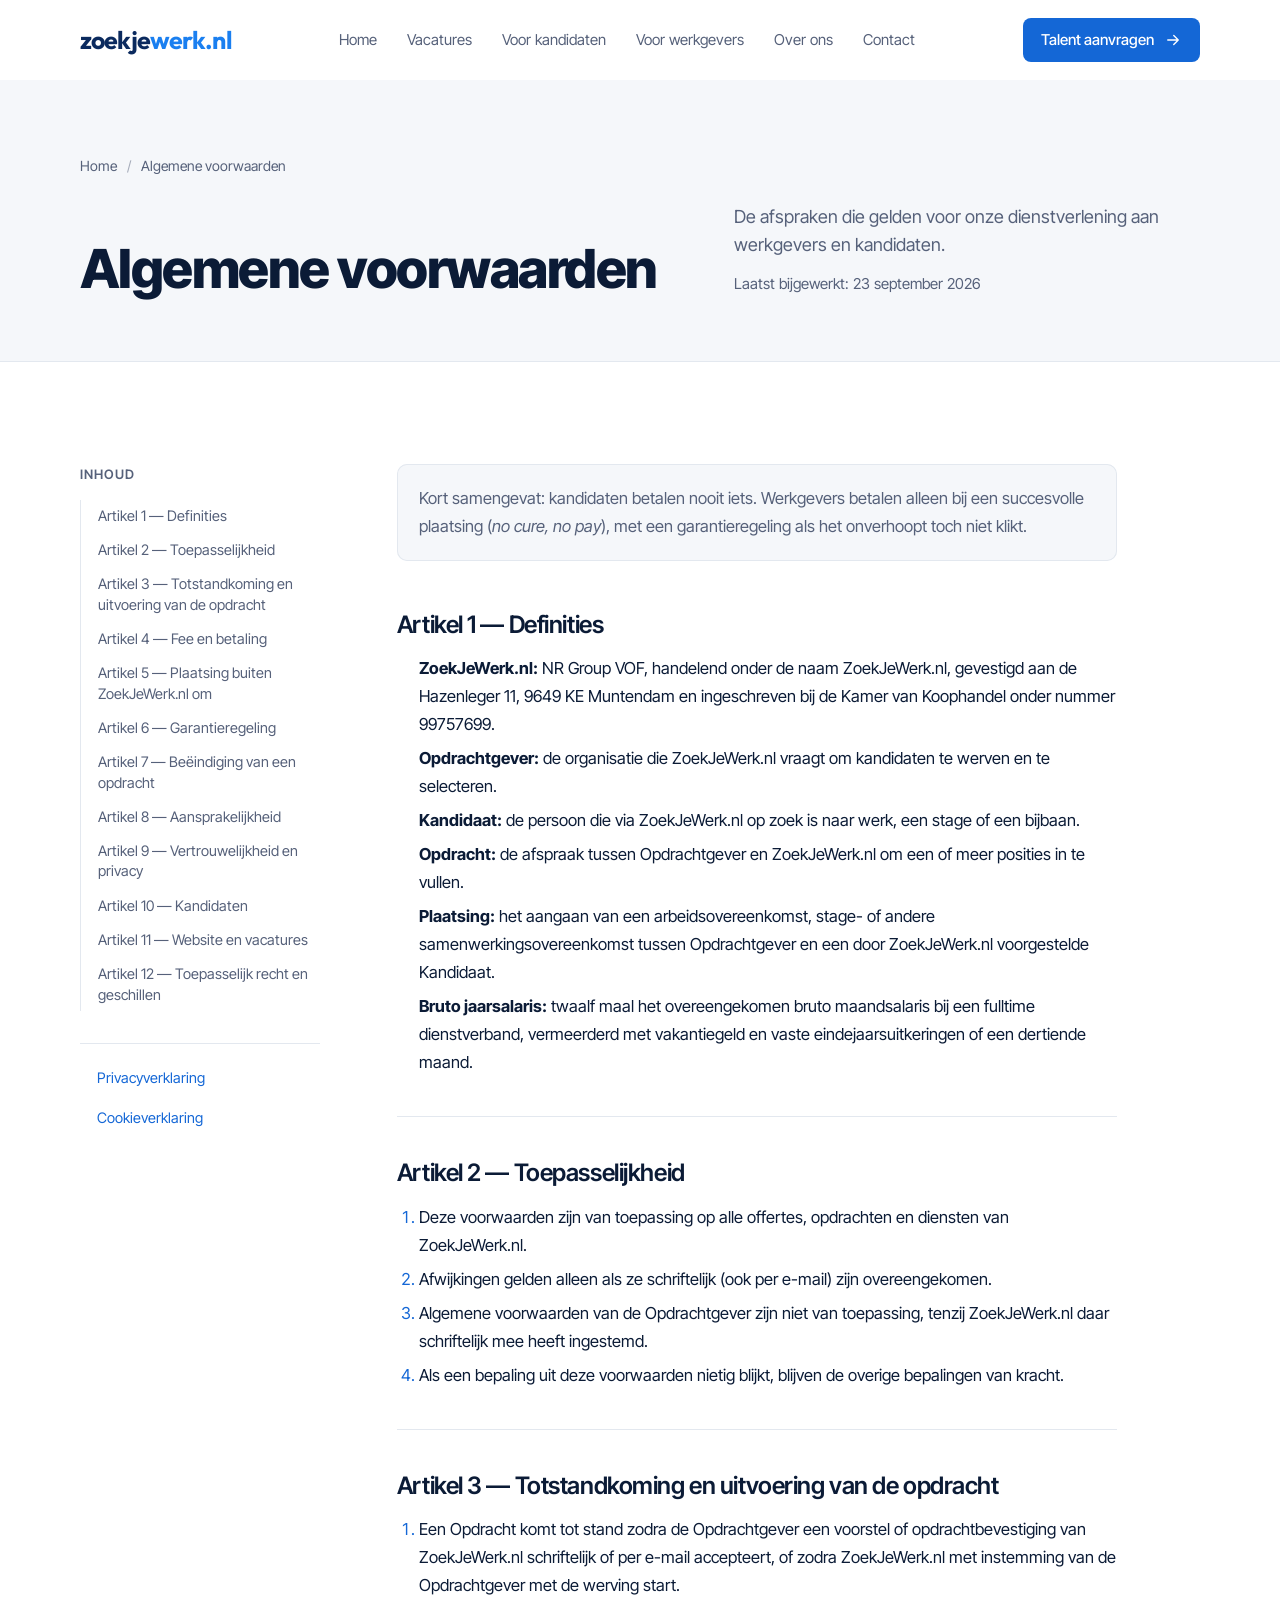
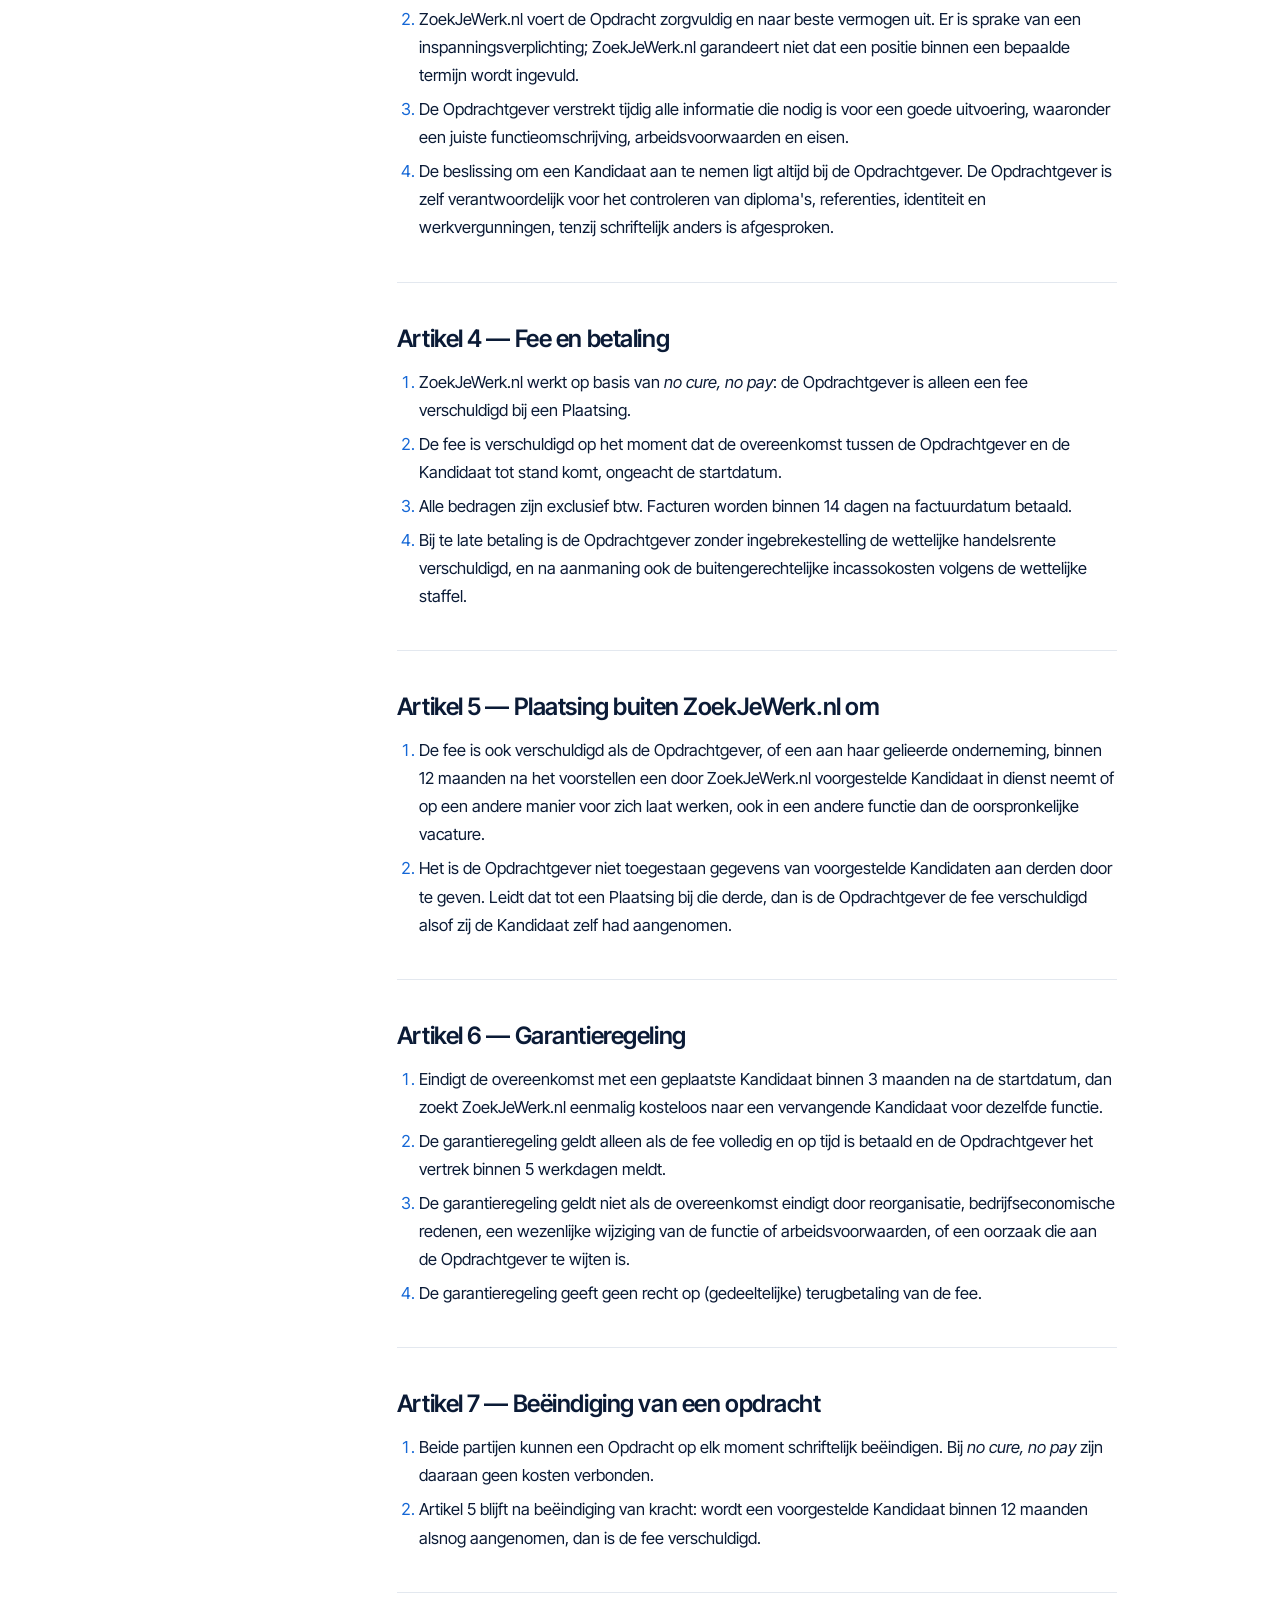
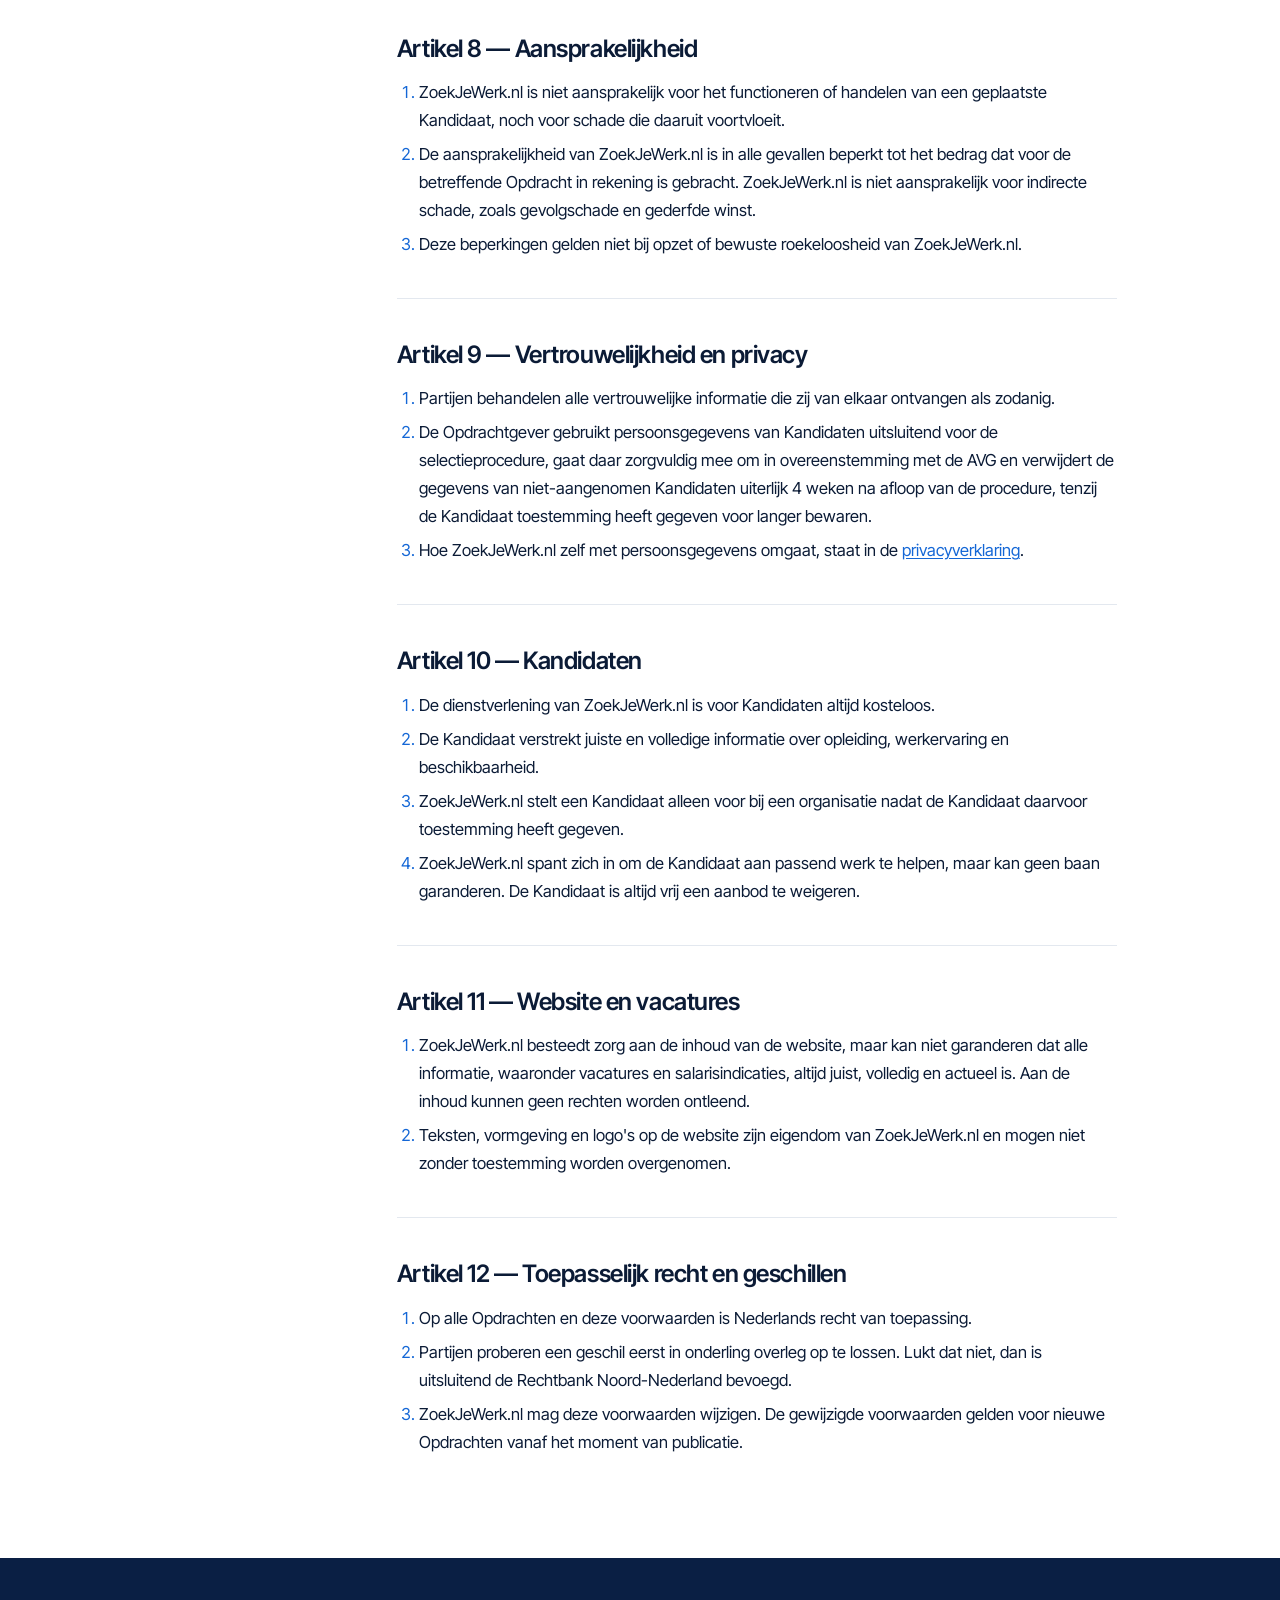
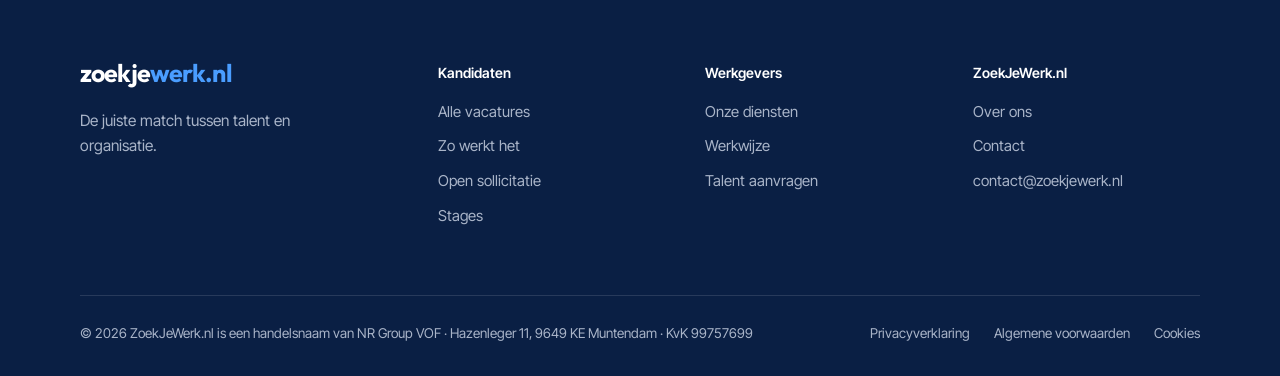
==== commit e75901e9: "Krachtiger uitstraling met foto's op de hele website - Donkerblauwe hero met foto en zwevend werkgev" ====
--- a/algemene-voorwaarden.html
+++ b/algemene-voorwaarden.html
@@ -13,7 +13,7 @@
   <link rel="icon" href="data:image/svg+xml,%3Csvg xmlns='http://www.w3.org/2000/svg' viewBox='0 0 64 64'%3E%3Crect width='64' height='64' rx='16' fill='%230B2A5E'/%3E%3Ctext x='32' y='45' text-anchor='middle' font-family='Arial,Helvetica,sans-serif' font-weight='800' font-size='40' fill='%23fff'%3Ez%3C/text%3E%3Ccircle cx='48' cy='44' r='5' fill='%231A7FF0'/%3E%3C/svg%3E">
   <link rel="preconnect" href="https://fonts.googleapis.com">
   <link rel="preconnect" href="https://fonts.gstatic.com" crossorigin>
-  <link href="https://fonts.googleapis.com/css2?family=Inter+Tight:wght@400;500;600;700&family=Instrument+Serif:ital@1&family=Outfit:wght@600;700&display=swap" rel="stylesheet">
+  <link href="https://fonts.googleapis.com/css2?family=Inter+Tight:wght@400;500;600;700;800&family=Instrument+Serif:ital@1&family=Outfit:wght@600;700&display=swap" rel="stylesheet">
   <link rel="stylesheet" href="assets/css/style.css">
 </head>
 <body>
--- a/assets/css/style.css
+++ b/assets/css/style.css
@@ -344,6 +344,9 @@
   white-space: nowrap;
 }
 .tag--accent { background: var(--accent-soft); box-shadow: none; color: var(--accent-deep); }
+.tag--filled { background: #ECFDF3; box-shadow: inset 0 0 0 1px #ABEFC6; color: #067647; }
+.filled-note { display: grid; gap: 12px; }
+.filled-note h3 { font-size: 20px !important; margin: 0 !important; }
 .tag--new::before { content: ""; width: 6px; height: 6px; border-radius: 50%; background: #17A36B; }
 .job-card__title { font-size: 21px; line-height: 1.25; letter-spacing: -.018em; font-weight: 600; }
 .job-card__company { color: var(--muted); font-size: 15px; margin-top: 6px; }
@@ -670,6 +673,10 @@
 .empty h3 { font-size: 21px; }
 .empty p { color: var(--muted); }
 .filters-toggle { display: none; }
+.empty--wide { grid-column: 1 / -1; }
+.empty p { max-width: 56ch; }
+.jobs-layout.is-empty { grid-template-columns: 1fr; }
+.jobs-layout.is-empty .filters, .jobs-layout.is-empty .jobs-bar { display: none; }
 @media (max-width: 960px) {
   .jobs-layout { grid-template-columns: 1fr; }
   .filters { position: static; display: none; padding: 22px; border-radius: var(--radius-lg); background: var(--white); box-shadow: inset 0 0 0 1px var(--line); }
@@ -816,3 +823,137 @@
   .split-line > span { transform: none; }
   .statement .w { opacity: 1; }
 }
+
+/* ==========================================================================
+   Fotostijl: krachtiger uitstraling met foto's (bovenop de basisstijl)
+   ========================================================================== */
+
+/* Grotere, vettere koppen */
+.display { font-size: clamp(40px, 5.2vw, 70px); line-height: 1.04; letter-spacing: -.03em; font-weight: 800; }
+.h1 { font-size: clamp(36px, 4.2vw, 58px); line-height: 1.06; letter-spacing: -.028em; font-weight: 800; }
+.h2 { font-size: clamp(30px, 3.2vw, 44px); line-height: 1.1; letter-spacing: -.024em; font-weight: 800; }
+
+/* Homepage-hero: donkerblauw met foto */
+.hero--photo { background: var(--ink); color: var(--white); padding: clamp(118px, 12vw, 150px) 0 clamp(72px, 8vw, 112px); border-bottom: 0; overflow: hidden; }
+.hero--photo .hero__grid { grid-template-columns: minmax(0, 1.15fr) minmax(0, .85fr); gap: clamp(32px, 4vw, 64px); }
+.hero--photo .job-search .btn { padding: 0 18px; }
+.job-search select { padding-left: 12px; }
+.hero--photo .hero__kicker { color: #8DC1FF; }
+.hero--photo h1 { color: var(--white); }
+.hero--photo .hero__sub { color: rgba(255, 255, 255, .8); }
+.hero--photo .hero__usps { color: rgba(255, 255, 255, .82); }
+.hero--photo .hero__usps svg { color: #8DC1FF; }
+.hero--photo .job-search { box-shadow: 0 24px 48px -24px rgba(0, 0, 0, .55); }
+.hero__visual { position: relative; }
+.hero__visual > img { width: 100%; height: clamp(340px, 34vw, 460px); object-fit: cover; object-position: 40% center; border-radius: 16px; }
+.job-search input, .job-search select { color: var(--text); }
+.hero--photo .hero__employer { box-shadow: 0 30px 60px -28px rgba(0, 0, 0, .6); color: var(--text); }
+@media (min-width: 961px) {
+  .hero--photo .hero__employer { position: absolute; left: -40px; bottom: -64px; width: min(330px, 75%); gap: 10px; padding: 22px 24px; }
+  .hero--photo { padding-bottom: clamp(104px, 10vw, 136px); }
+}
+@media (max-width: 960px) {
+  .hero__visual > img { height: 320px; }
+  .hero--photo .hero__employer { margin-top: 16px; }
+}
+
+/* Vakgebieden: fotokaarten */
+.sector--photo { position: relative; overflow: hidden; isolation: isolate; min-height: 440px; justify-content: flex-end; color: var(--white); background: var(--ink); box-shadow: none; }
+.sector--photo .sector__img { position: absolute; inset: 0; width: 100%; height: 100%; object-fit: cover; z-index: -2; transition: transform .7s var(--ease); }
+.sector--photo::after { content: ""; position: absolute; inset: 0; z-index: -1; background: linear-gradient(180deg, rgba(4, 11, 28, .15) 0%, rgba(4, 11, 28, .45) 30%, rgba(4, 11, 28, .86) 55%, rgba(4, 11, 28, .96) 100%); }
+.sector--photo:hover .sector__img { transform: scale(1.05); }
+.sector--photo:hover { box-shadow: none; }
+.sector--photo .sector__icon { background: rgba(255, 255, 255, .16); color: var(--white); backdrop-filter: blur(6px); }
+.sector--photo h3 { color: var(--white); font-size: 26px; font-weight: 800; }
+.sector--photo p { color: rgba(255, 255, 255, .86); }
+.sector--photo .tag { background: rgba(255, 255, 255, .14); color: var(--white); box-shadow: inset 0 0 0 1px rgba(255, 255, 255, .22); }
+.sector--photo .link-arrow { color: var(--white); }
+
+/* Waarom wij: foto + redenen */
+.why { display: grid; grid-template-columns: minmax(0, 1fr) minmax(0, 1.1fr); gap: clamp(32px, 5vw, 80px); align-items: center; }
+.why__photo { margin: 0; }
+.why__photo img { width: 100%; height: clamp(360px, 38vw, 520px); object-fit: cover; border-radius: 16px; }
+.usps--2 { grid-template-columns: 1fr 1fr; gap: 28px; }
+@media (max-width: 960px) { .why { grid-template-columns: 1fr; } .why__photo img { height: 300px; } }
+@media (max-width: 560px) { .usps--2 { grid-template-columns: 1fr; } }
+
+/* Donkerblauwe cijferband */
+.band { background: var(--ink); color: var(--white); padding: clamp(44px, 6vw, 72px) 0; }
+.stats--band { border-top: 0; }
+.stats--band .stat { padding-top: 0; }
+.stats--band .stat__num { color: var(--white); font-size: clamp(40px, 4.6vw, 64px); font-weight: 800; letter-spacing: -.03em; }
+.stats--band .stat__num small { color: #8DC1FF; }
+.stats--band .stat p { color: rgba(255, 255, 255, .75); }
+
+/* Werkwijze: grote stapnummers */
+.step-card__num { display: block; justify-self: start; width: auto; height: auto; border-radius: 0; background: none; color: var(--accent-deep); font-size: 44px; font-weight: 800; letter-spacing: -.03em; line-height: 1; margin-bottom: 6px; }
+
+/* Afsluitend blok met foto */
+.cta--photo { position: relative; isolation: isolate; background-color: var(--ink); background-position: center; background-size: cover; }
+.cta--photo::before { content: ""; position: absolute; inset: 0; z-index: -1; border-radius: inherit; background: linear-gradient(90deg, rgba(10, 31, 68, .97) 0%, rgba(10, 31, 68, .88) 50%, rgba(10, 31, 68, .55) 100%); }
+.cta--photo h2 { font-size: clamp(30px, 3.4vw, 46px); font-weight: 800; }
+
+/* Subpagina's: donkerblauwe kop met foto */
+.page-hero--photo { background: var(--ink); color: var(--white); border-bottom: 0; overflow: hidden; isolation: isolate; }
+.page-hero__photo { position: absolute; inset: 0 0 0 42%; z-index: -2; background-position: center; background-size: cover; background-repeat: no-repeat; -webkit-mask-image: linear-gradient(90deg, transparent 0%, #000 45%); mask-image: linear-gradient(90deg, transparent 0%, #000 45%); }
+.page-hero--photo::after { content: ""; position: absolute; inset: 0; z-index: -1; background: linear-gradient(90deg, var(--ink) 30%, rgba(10, 31, 68, .68) 65%, rgba(10, 31, 68, .35) 100%); }
+.page-hero--photo h1 { color: var(--white); }
+.page-hero--photo .lead { color: rgba(255, 255, 255, .82); }
+.page-hero--photo .breadcrumb { color: rgba(255, 255, 255, .7); }
+.page-hero--photo .breadcrumb a:hover { color: var(--white); }
+.page-hero--photo .btn--ghost { --fg: var(--white); box-shadow: inset 0 0 0 1px rgba(255, 255, 255, .45); }
+.page-hero--photo .btn--ghost:hover { --bg: rgba(255, 255, 255, .1); box-shadow: inset 0 0 0 1px var(--white); }
+.page-hero--photo .stats { border-color: rgba(255, 255, 255, .18); }
+.page-hero--photo .stat__num { color: var(--white); }
+.page-hero--photo .stat__num small { color: #8DC1FF; }
+.page-hero--photo .stat p { color: rgba(255, 255, 255, .75); }
+@media (max-width: 900px) {
+  .page-hero__photo { inset: 0; -webkit-mask-image: none; mask-image: none; }
+  .page-hero--photo::after { background: rgba(10, 31, 68, .86); }
+}
+
+/* Foto-panelen (voor kandidaten, over ons) */
+.photo-panel { position: relative; margin: 0; }
+.photo-panel img { width: 100%; height: clamp(340px, 36vw, 480px); object-fit: cover; border-radius: 16px; }
+.photo-panel figcaption { position: absolute; left: 20px; bottom: 20px; display: grid; gap: 2px; padding: 14px 18px; border-radius: 10px; background: var(--white); box-shadow: 0 20px 40px -20px rgba(0, 0, 0, .5); max-width: calc(100% - 40px); }
+.photo-panel figcaption b { font-weight: 700; }
+.photo-panel figcaption span { font-size: 14px; color: var(--muted); }
+.photo-panel--quote figcaption { left: 0; right: 0; bottom: 0; max-width: none; border-radius: 0 0 16px 16px; background: rgba(10, 31, 68, .92); color: var(--white); padding: 22px 26px; }
+.photo-panel--quote figcaption span { color: #8DC1FF; font-size: 13px; font-weight: 600; text-transform: uppercase; letter-spacing: .06em; }
+.photo-panel--quote figcaption b { font-size: clamp(22px, 2.2vw, 28px); font-weight: 800; letter-spacing: -.02em; line-height: 1.2; }
+
+/* Vacaturekaarten met foto */
+.job-card { padding: 0 0 22px; overflow: hidden; gap: 16px; }
+.job-card > :not(.job-card__media) { margin-left: 22px; margin-right: 22px; }
+.job-card__media { position: relative; height: 170px; }
+.job-card__media img { width: 100%; height: 100%; object-fit: cover; transition: transform .6s var(--ease); }
+.job-card:hover .job-card__media img { transform: scale(1.05); }
+.job-card__media .tag { position: absolute; left: 14px; top: 14px; background: var(--white); box-shadow: 0 4px 12px -4px rgba(0, 0, 0, .3); }
+.job-card__media .tag--filled { background: #ECFDF3; }
+.job-card__media .job-logo { position: absolute; left: 22px; bottom: -22px; width: 48px; height: 48px; box-shadow: 0 0 0 3px var(--white); }
+.job-card__media + div { padding-top: 18px; }
+.job-card__title { font-size: 21px; font-weight: 800; }
+.job-card.is-filled .job-card__media img { filter: saturate(.7); }
+
+/* Vacaturelijst met foto */
+.job-row { grid-template-columns: 112px 1fr auto; }
+.job-row__media { width: 112px; height: 84px; border-radius: 10px; overflow: hidden; }
+.job-row__media img { width: 100%; height: 100%; object-fit: cover; transition: transform .6s var(--ease); }
+.job-row:hover .job-row__media img { transform: scale(1.06); }
+@media (max-width: 640px) {
+  .job-row { grid-template-columns: 1fr; }
+  .job-row__media { width: 100%; height: 140px; }
+}
+
+/* Vacature-paneel: kop met foto */
+.modal__head--photo { isolation: isolate; background-position: center; background-size: cover; padding-top: 72px; }
+.modal__head--photo::before { content: ""; position: absolute; inset: 0; z-index: -1; background: linear-gradient(180deg, rgba(10, 31, 68, .72), rgba(10, 31, 68, .94)); }
+
+/* Mobiel: hero onder elkaar, "Niet gevonden"-blok onder elkaar */
+@media (max-width: 960px) {
+  .hero--photo .hero__grid { grid-template-columns: 1fr; }
+  .hero__visual > img { height: 280px; }
+}
+@media (max-width: 640px) {
+  .jobs-layout .form-card[style*="grid-template-columns"] { grid-template-columns: 1fr !important; }
+}
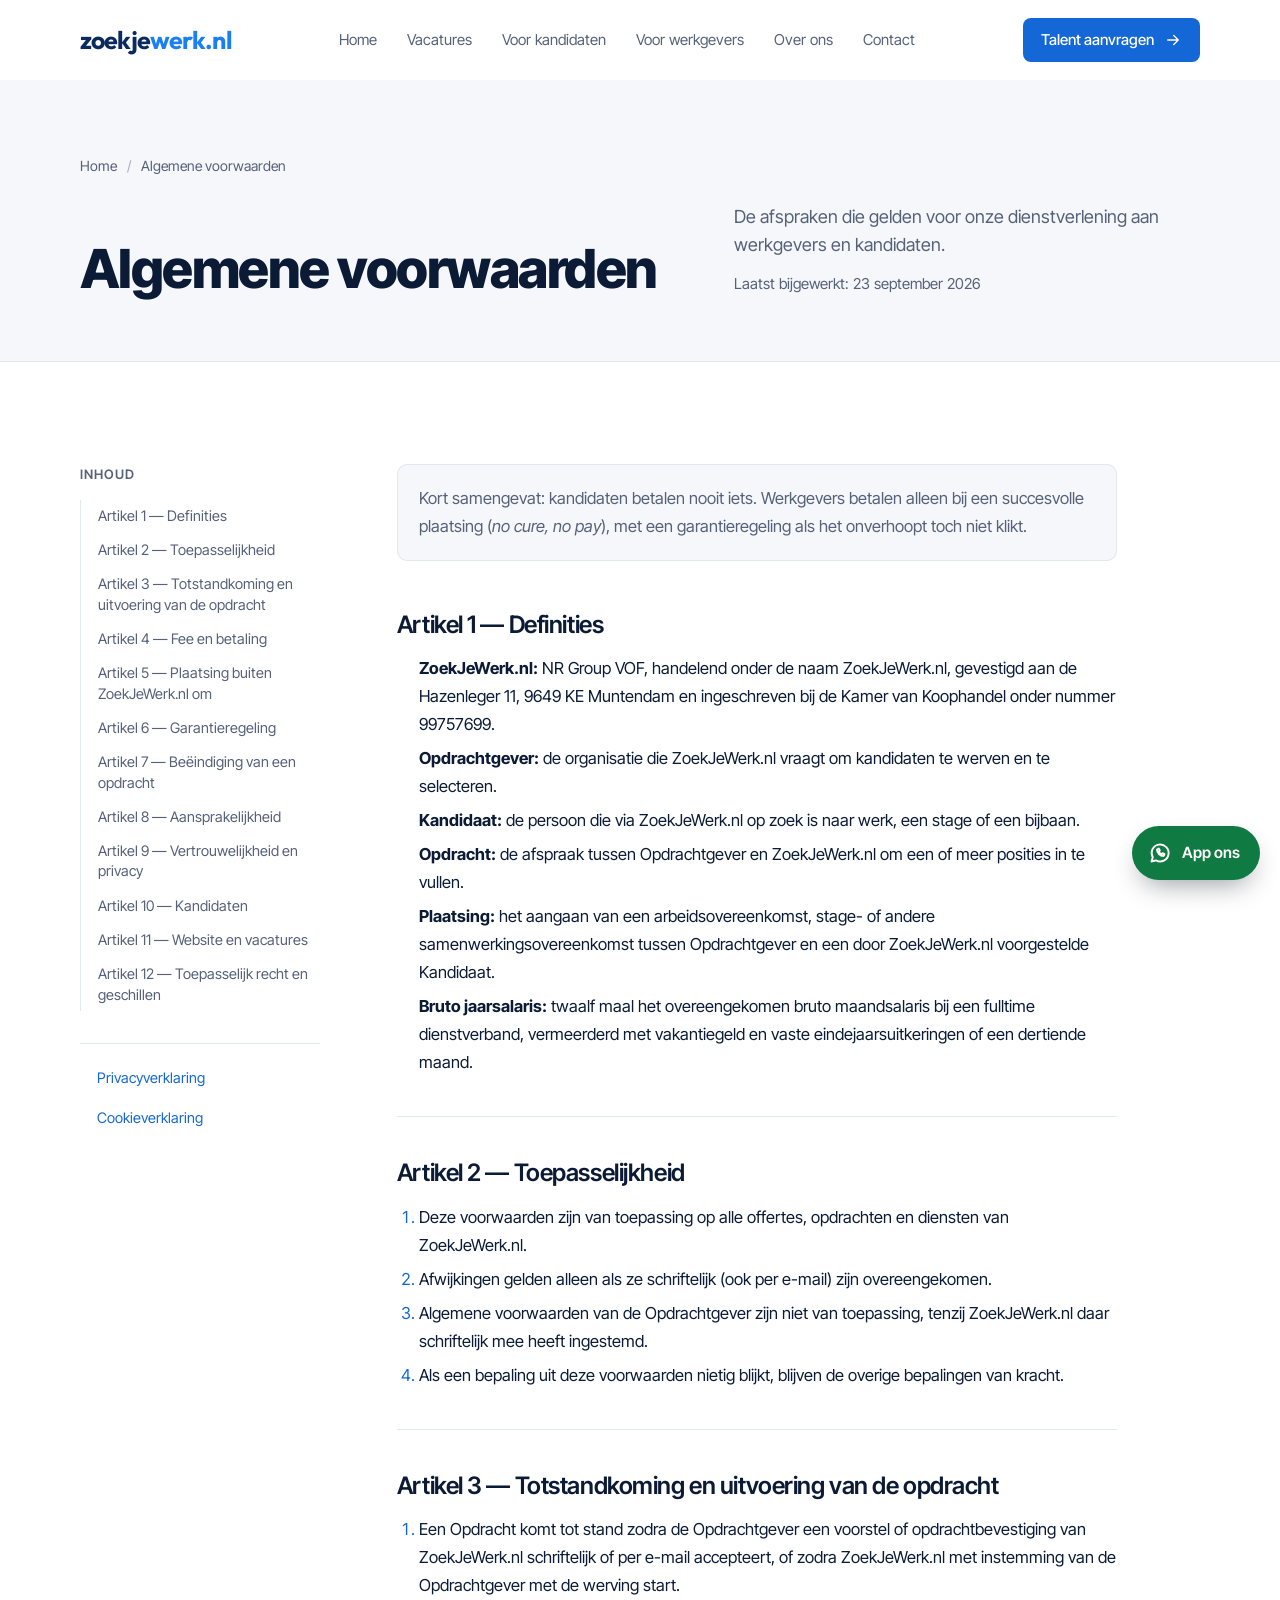
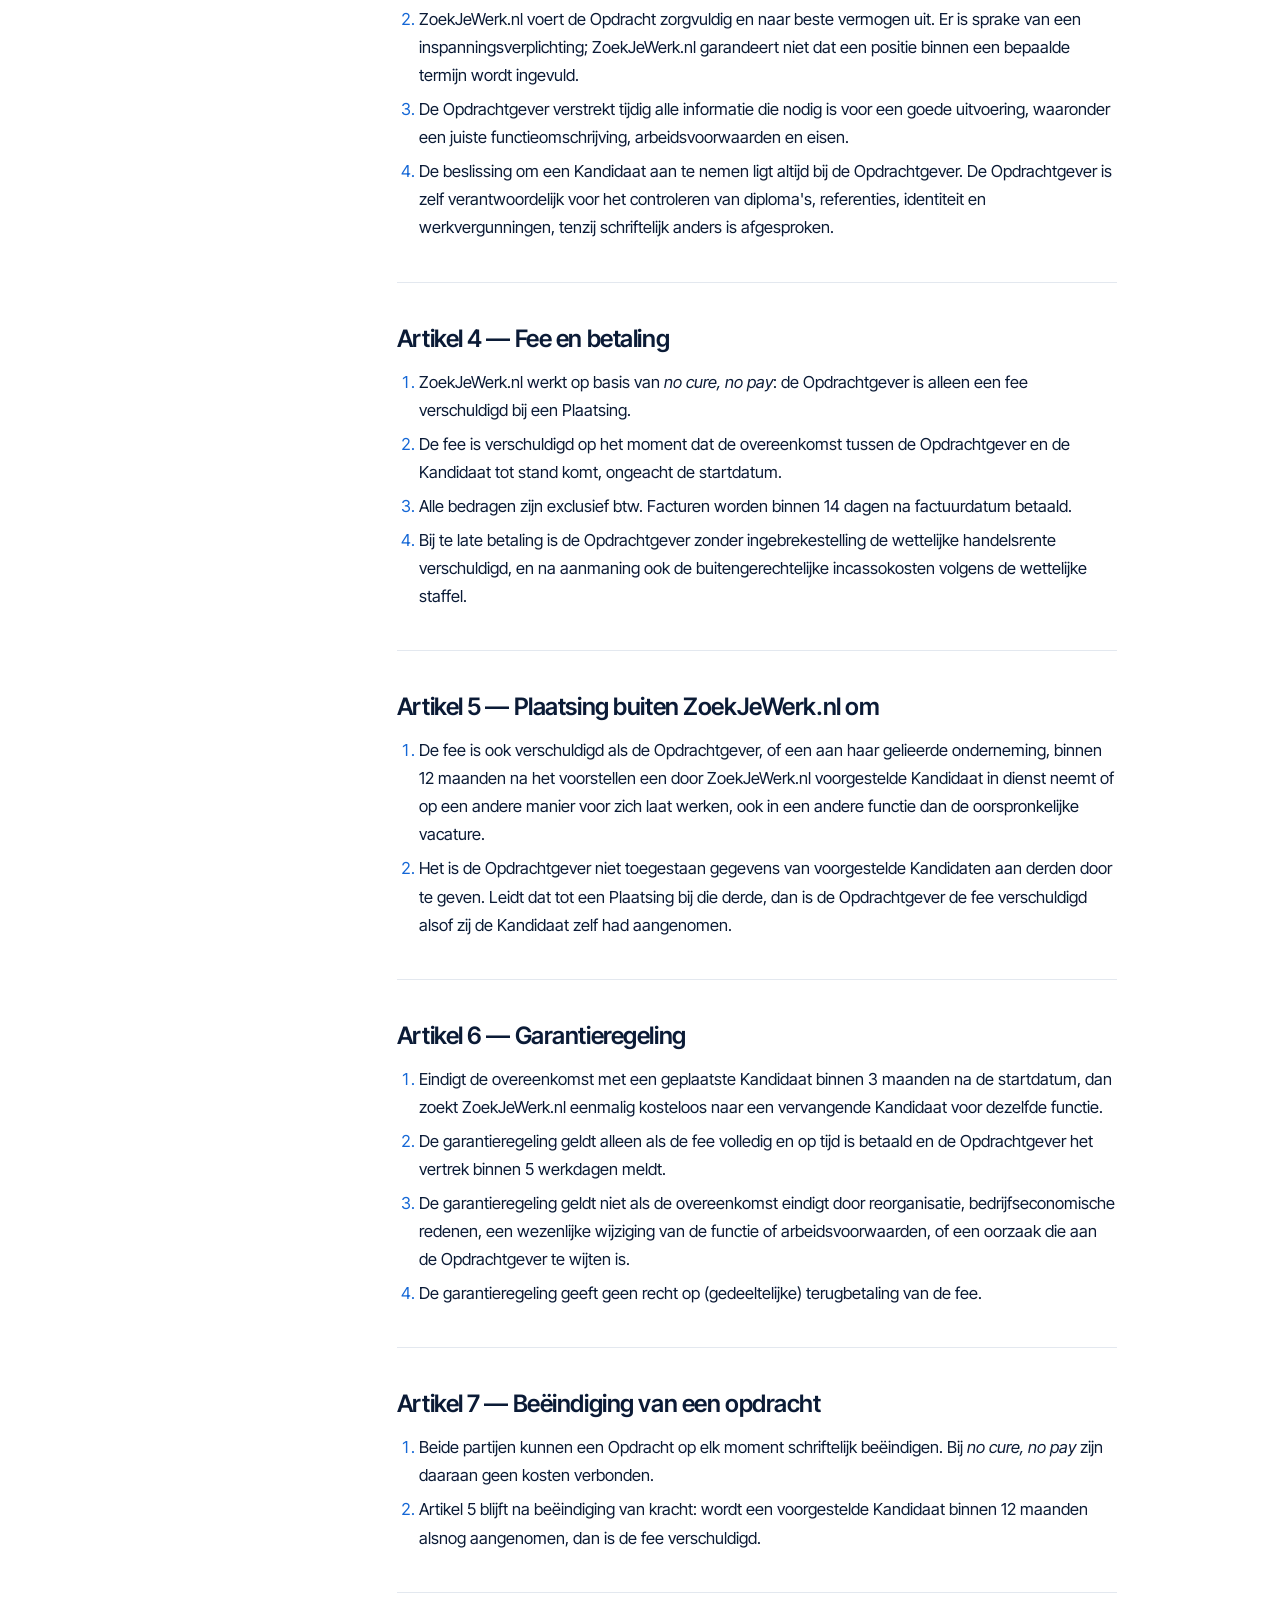
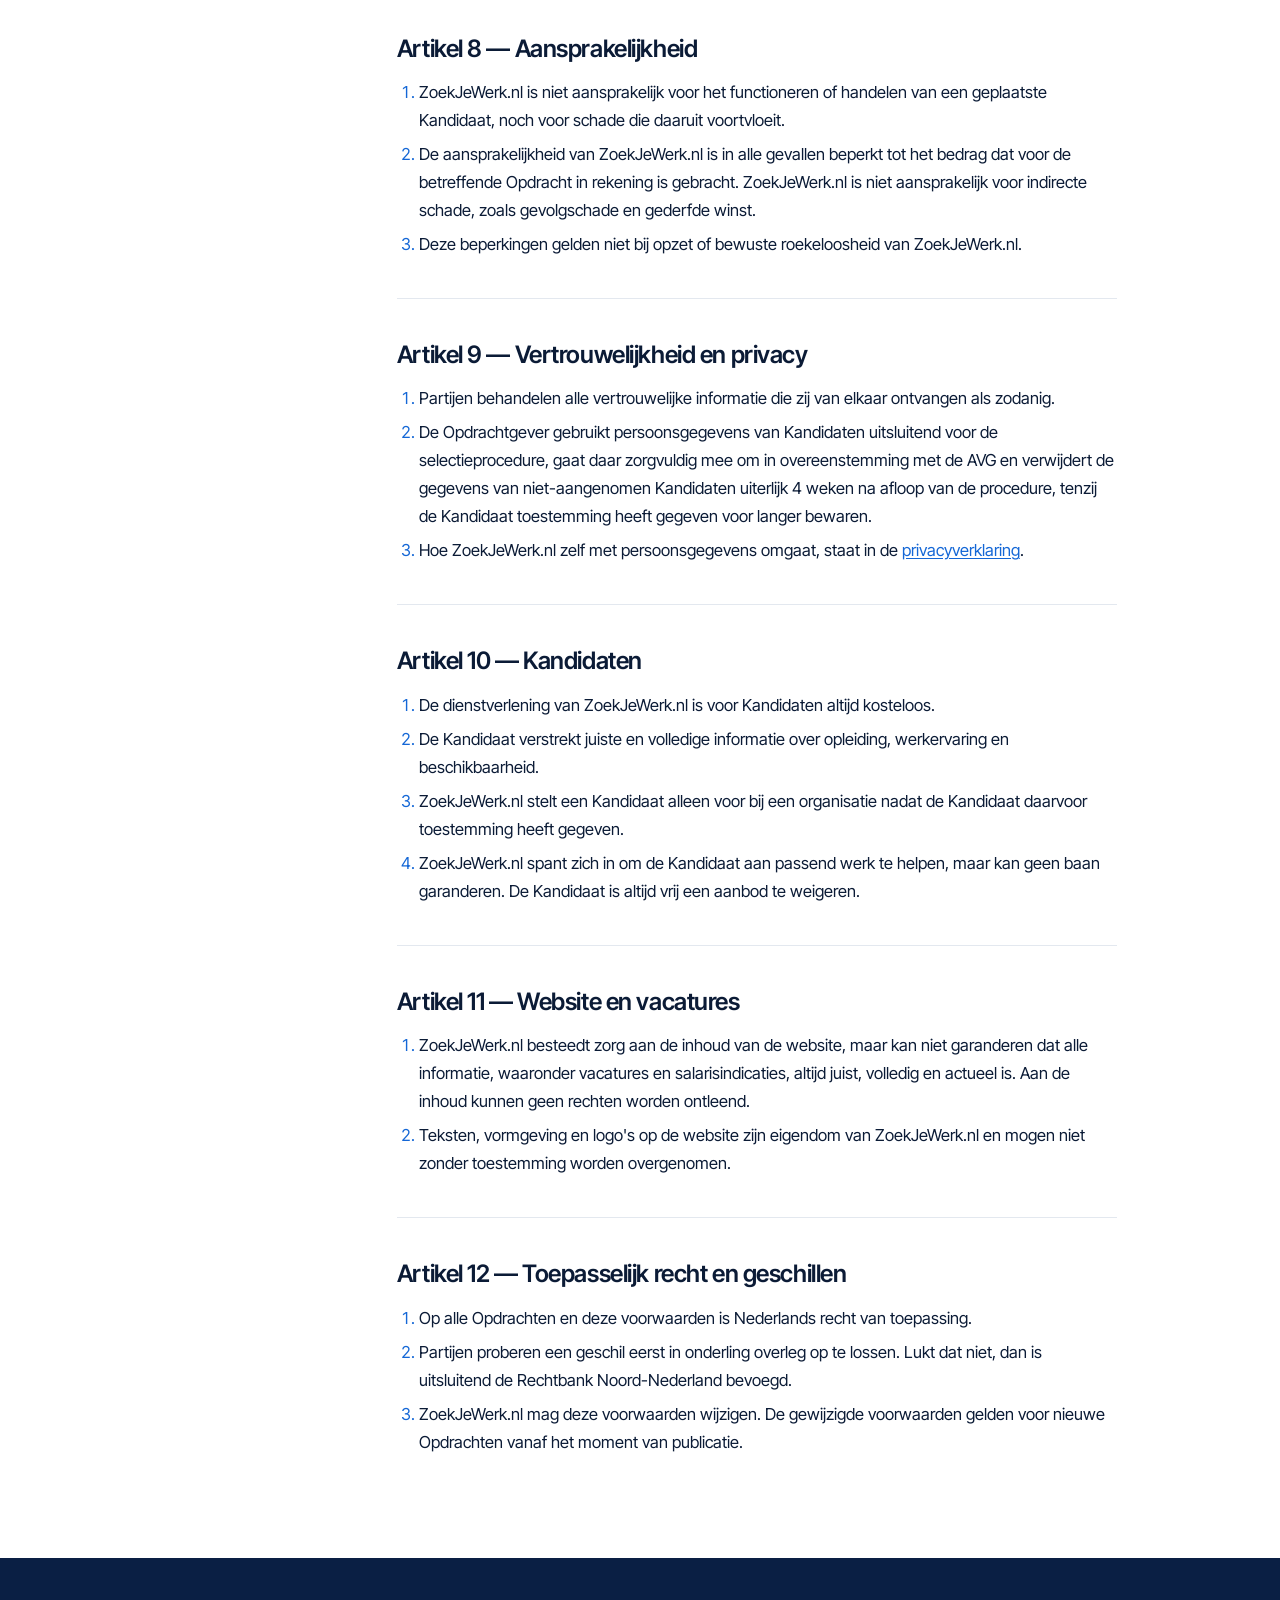
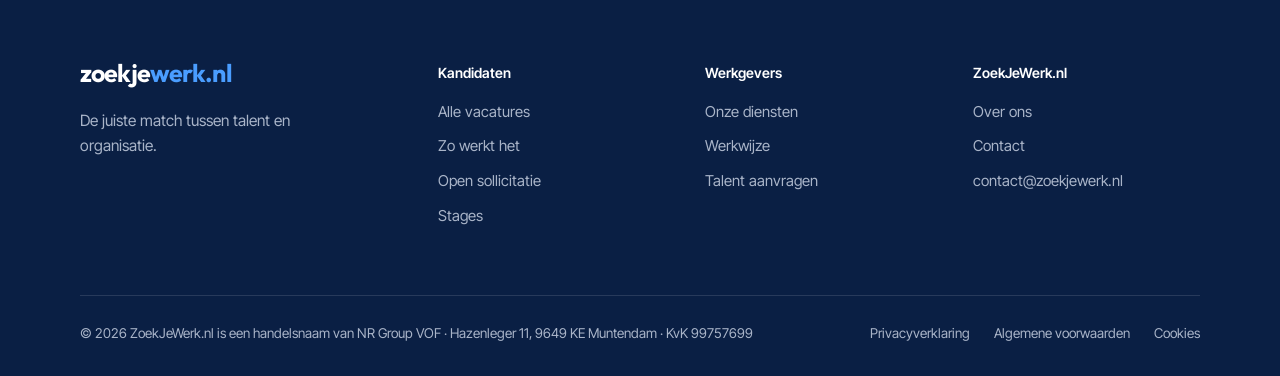
==== commit 6cc1d098: "Meer WhatsApp-knoppen: uitklapmenu, zwevende knop, vacatures en afsluitblok Co-Authored-By: Claude O" ====
--- a/algemene-voorwaarden.html
+++ b/algemene-voorwaarden.html
@@ -49,6 +49,7 @@
     </nav>
     <div class="mobile-menu__foot">
       <a class="btn btn--accent" href="voor-werkgevers.html#aanvraag">Talent aanvragen <svg class="arrow" viewBox="0 0 24 24" fill="none" stroke="currentColor" stroke-width="1.8" stroke-linecap="round" stroke-linejoin="round"><path d="M5 12h14M13 6l6 6-6 6"/></svg></a>
+      <a class="btn btn--whatsapp" href="https://wa.me/31644904351" target="_blank" rel="noopener"><svg class="wa-icon" viewBox="0 0 24 24" fill="none" stroke="currentColor" stroke-width="1.9" stroke-linecap="round" stroke-linejoin="round" aria-hidden="true"><path d="M3.5 20.5l1.3-4.2A8.5 8.5 0 1 1 8 19.4l-4.5 1.1z"/><path d="M9 8.5c0 3.5 3 6.5 6.5 6.5l1-1.8-2-1-1 1c-1.2-.4-2.3-1.5-2.7-2.7l1-1-1-2L9 8.5z"/></svg>App ons via WhatsApp</a>
       <a href="mailto:contact@zoekjewerk.nl">contact@zoekjewerk.nl</a>
     </div>
   </div>
--- a/assets/css/style.css
+++ b/assets/css/style.css
@@ -957,3 +957,30 @@
 @media (max-width: 640px) {
   .jobs-layout .form-card[style*="grid-template-columns"] { grid-template-columns: 1fr !important; }
 }
+
+
+/* ==========================================================================
+   WhatsApp-knoppen
+   ========================================================================== */
+.btn--whatsapp { --bg: #0F7A41; --fg: var(--white); }
+.btn--whatsapp:hover { --bg: #0B5F33; }
+.btn .wa-icon { width: 19px; height: 19px; flex: none; }
+.mobile-menu__foot .btn--whatsapp { width: 100%; }
+.wa-float {
+  position: fixed; right: 20px; bottom: 20px; z-index: 80;
+  display: inline-flex; align-items: center; gap: 10px;
+  height: 54px; padding: 0 20px 0 16px; border-radius: 999px;
+  background: #0F7A41; color: var(--white); font-weight: 600; font-size: 15.5px;
+  box-shadow: 0 12px 28px -10px rgba(4, 11, 28, .45);
+  transition: background .2s, transform .3s var(--ease);
+}
+.wa-float:hover { background: #0B5F33; transform: translateY(-2px); }
+.wa-float .wa-icon { width: 24px; height: 24px; }
+body.menu-open .wa-float, .modal.is-open ~ .wa-float { display: none; }
+@media (max-width: 640px) {
+  .wa-float { right: 16px; bottom: 16px; width: 56px; height: 56px; padding: 0; justify-content: center; }
+  .wa-float span { position: absolute; width: 1px; height: 1px; overflow: hidden; clip: rect(0 0 0 0); }
+}
+.modal__wa { display: flex; align-items: center; gap: 10px; padding: 14px 16px; border-radius: 10px; background: #EAF7EF; color: var(--text) !important; font-size: 15px; }
+.modal__wa .wa-icon { width: 22px; height: 22px; flex: none; color: #0F7A41; }
+.modal__wa a { color: #0B5F33; font-weight: 600; text-decoration: underline; }
